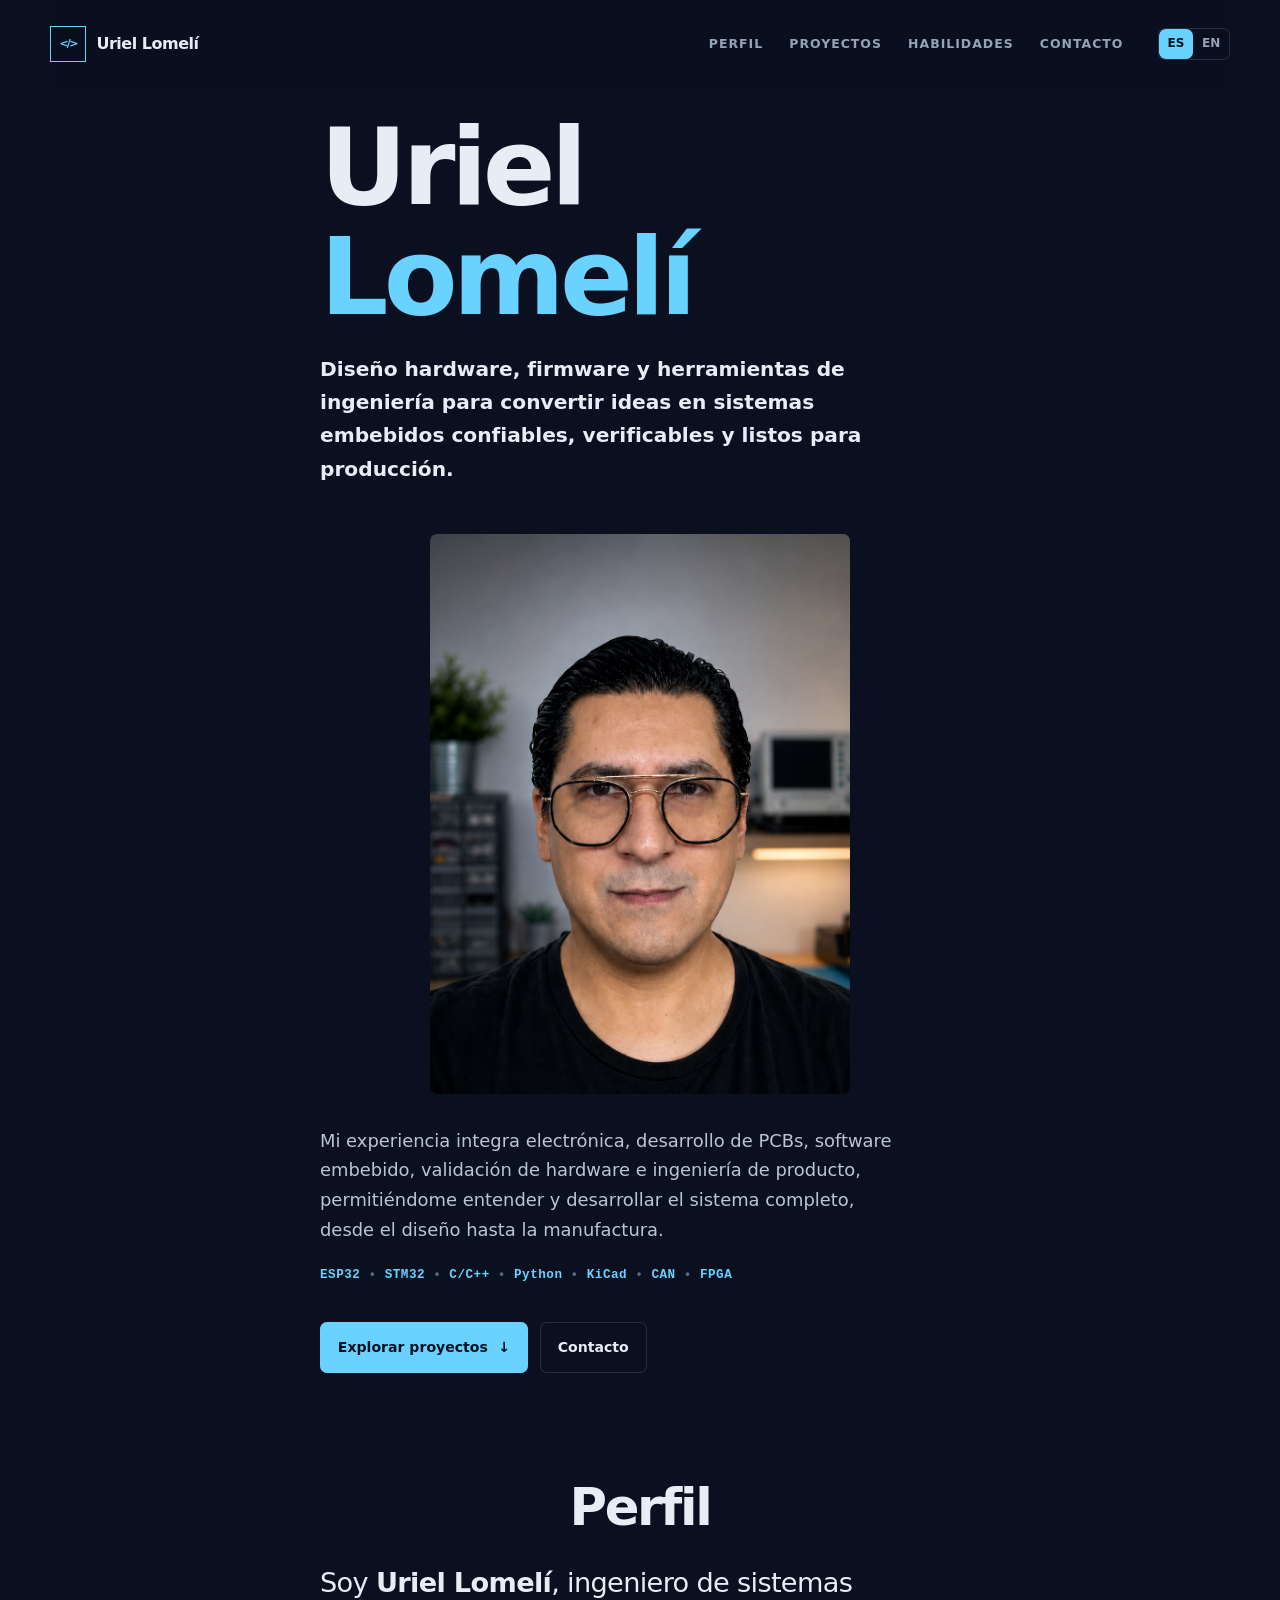
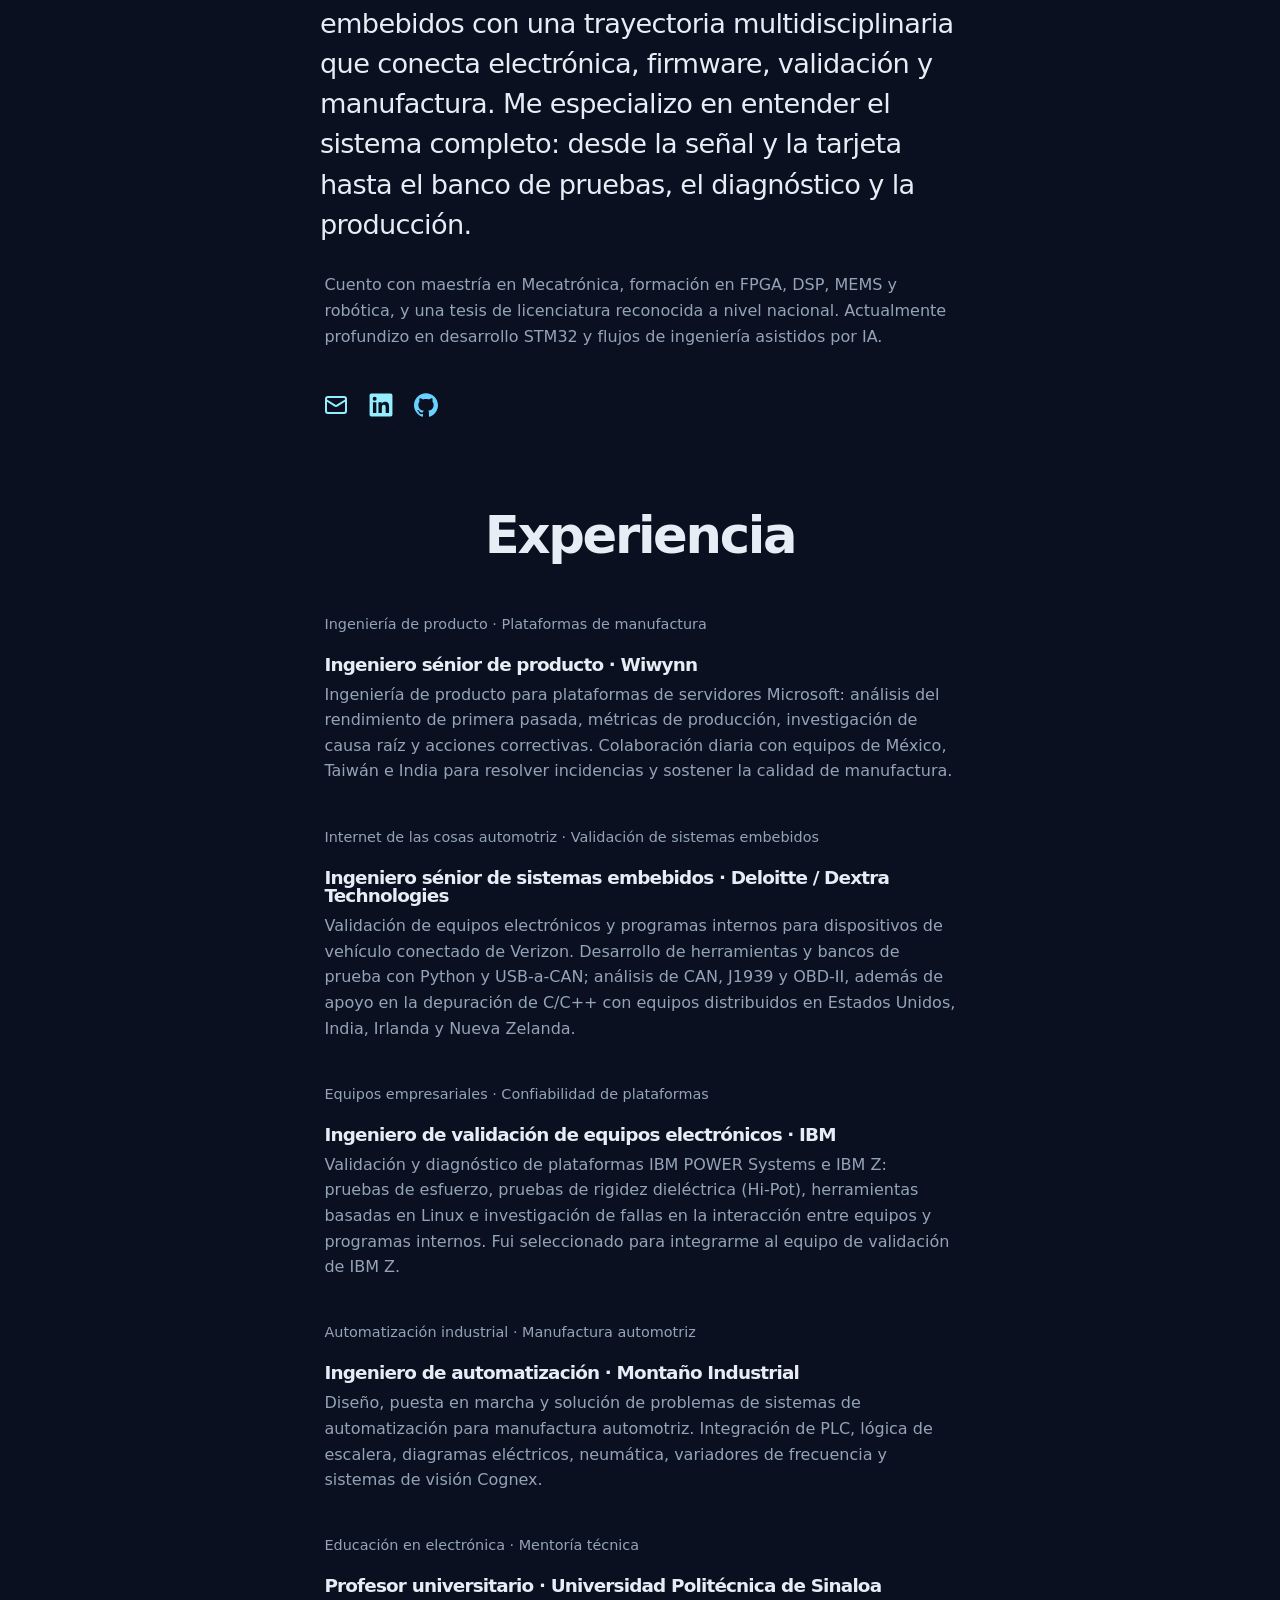
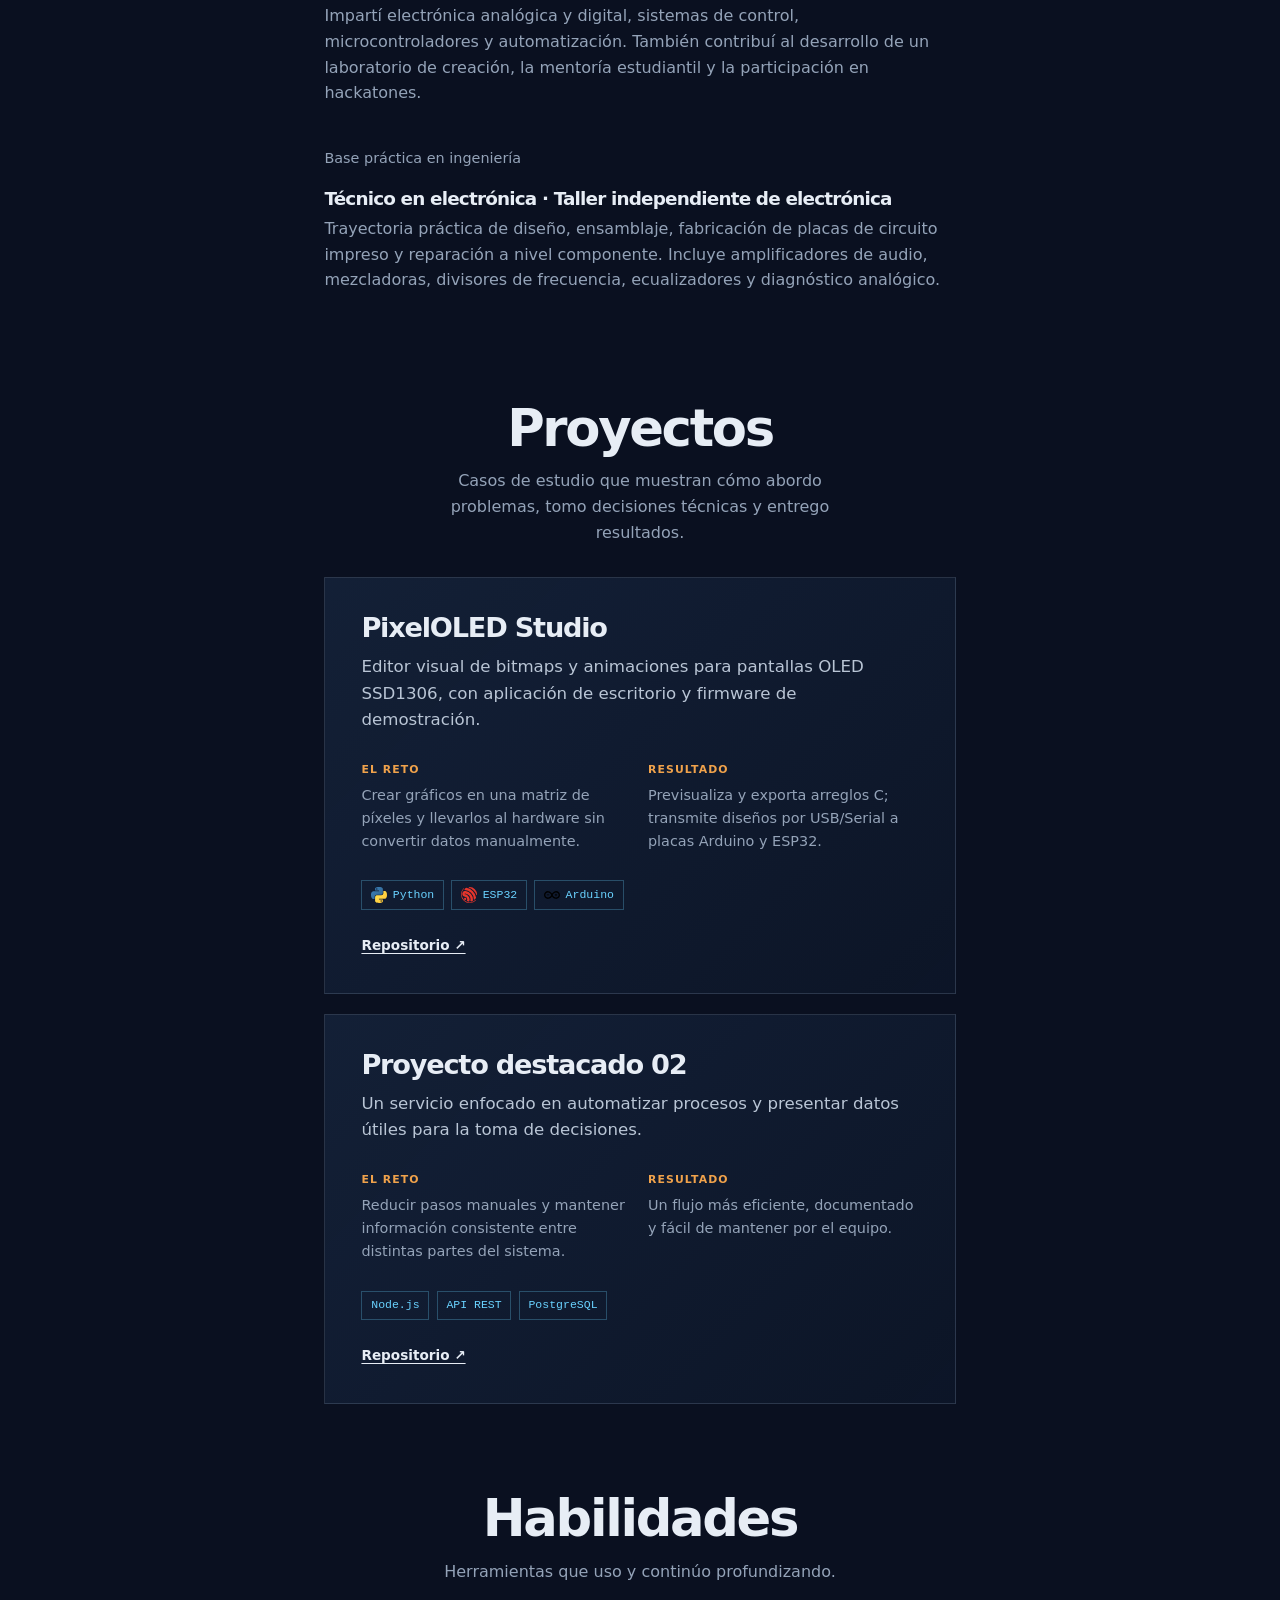
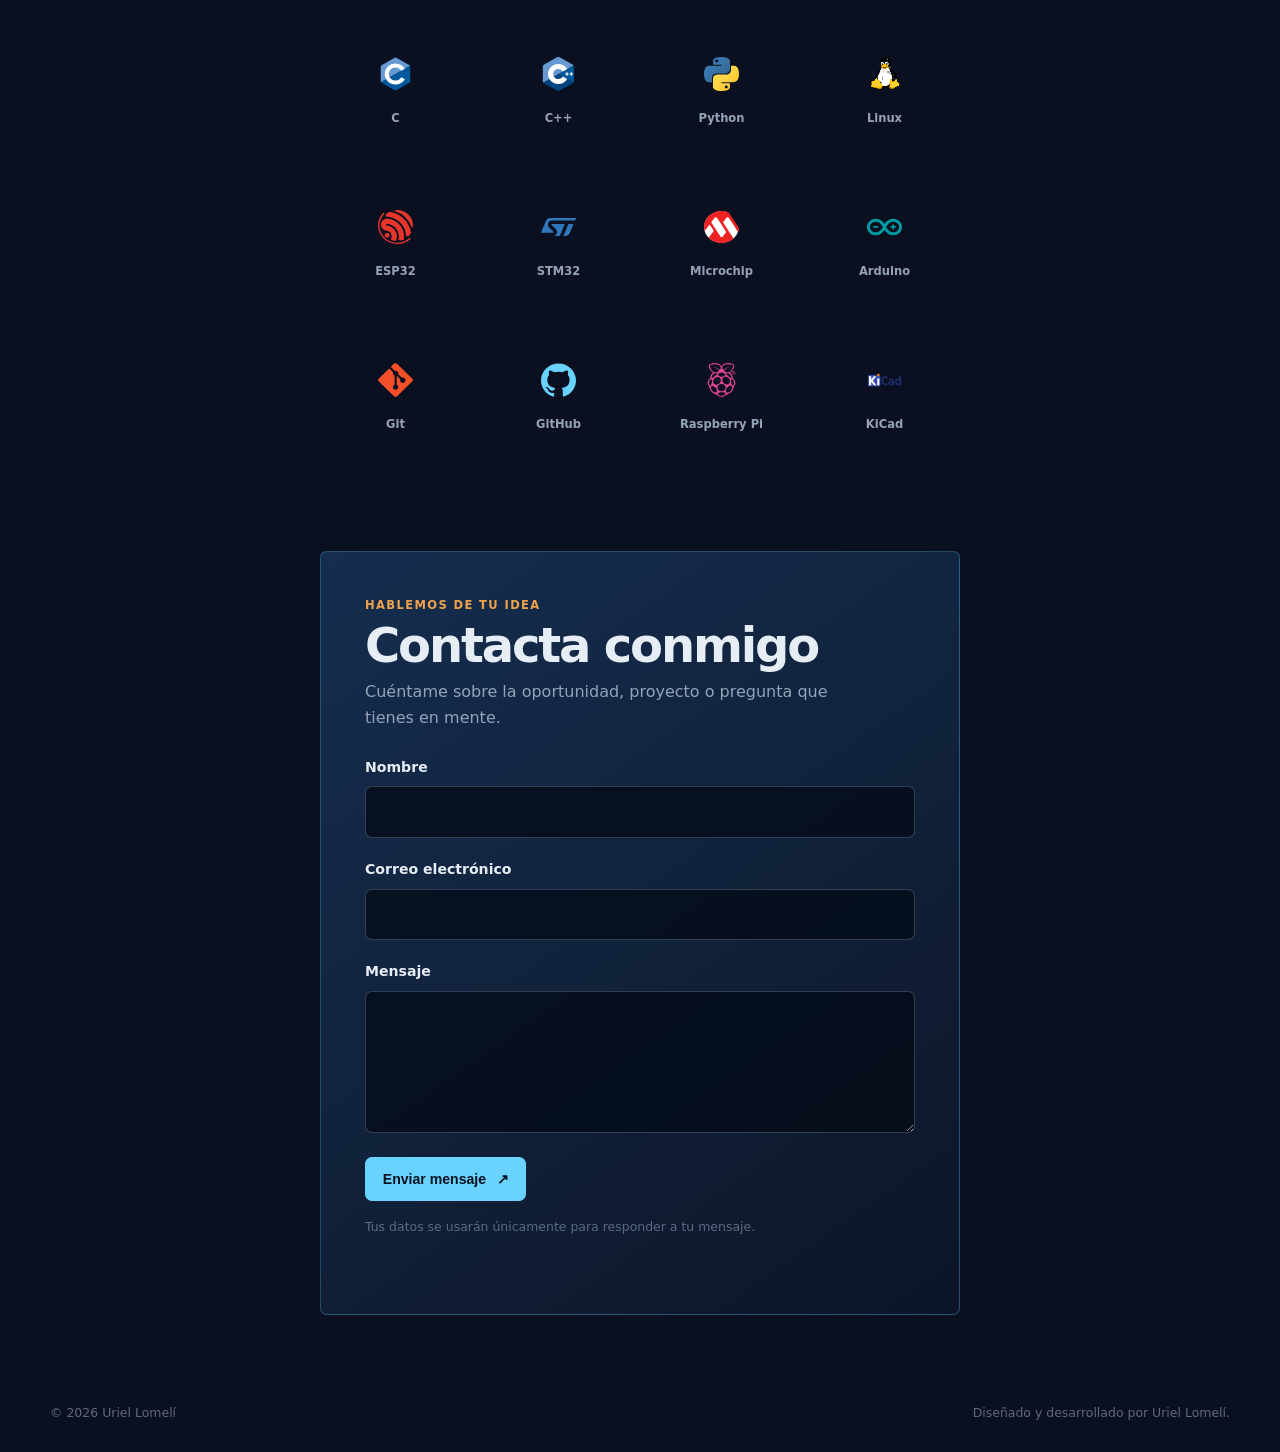
==== es/index.html @ 4ff5f8cf "Add PixelOLED Studio project" ====
<!doctype html>
<html lang="es">
  <head>
    <meta charset="utf-8" />
    <meta name="viewport" content="width=device-width, initial-scale=1" />
    <meta name="description" content="Portafolio de Uriel Lomelí: sistemas embebidos, electrónica, validación y automatización industrial." />
    <meta name="theme-color" content="#101828" />
    <link rel="canonical" href="https://uriel-l.github.io/Uriel-portfolio/es/" />
    <link rel="alternate" hreflang="en" href="../en/" />
    <link rel="alternate" hreflang="es" href="./" />
    <meta property="og:type" content="website" />
    <meta property="og:title" content="Uriel Lomelí | Ingeniero de sistemas embebidos" />
    <meta property="og:description" content="Experiencia, proyectos y habilidades en sistemas embebidos, electrónica y automatización." />
    <title>Uriel Lomelí | Ingeniero de sistemas embebidos</title>
    <link rel="stylesheet" href="../assets/styles.css" />
    <link rel="stylesheet" href="../assets/refinements.css?v=12" />
  </head>
  <body id="top" data-locale="es">
    <a class="skip-link" href="#main">Saltar al contenido</a>
    <header class="site-header">
      <a class="brand" href="#top" aria-label="Volver al inicio"><span class="brand-mark">&lt;/&gt;</span><span data-site-name></span></a>
      <div class="header-actions">
        <nav class="main-nav" aria-label="Navegación principal"><a href="#about">Perfil</a><a href="#projects">Proyectos</a><a href="#skills">Habilidades</a><a href="#contact">Contacto</a></nav>
        <nav class="language-switcher" aria-label="Idioma"><a aria-current="page" href="./">ES</a><a href="../en/">EN</a></nav>
      </div>
    </header>
    <main id="main">
      <section class="hero" aria-labelledby="hero-title"><div class="hero-copy hero-copy--intro"><h1 id="hero-title">Uriel <em>Lomelí</em></h1><p class="hero-description hero-description--lead">Diseño hardware, firmware y herramientas de ingeniería para convertir ideas en sistemas embebidos confiables, verificables y listos para producción.</p></div><figure class="hero-portrait"><img src="../assets/uriel-profile.png" alt="Retrato de Uriel Lomelí" /></figure><div class="hero-copy hero-copy--details"><p class="hero-description hero-description--detail">Mi experiencia integra electrónica, desarrollo de PCBs, software embebido, validación de hardware e ingeniería de producto, permitiéndome entender y desarrollar el sistema completo, desde el diseño hasta la manufactura.</p><p class="hero-technologies">ESP32 <span aria-hidden="true">•</span> STM32 <span aria-hidden="true">•</span> C/C++ <span aria-hidden="true">•</span> Python <span aria-hidden="true">•</span> KiCad <span aria-hidden="true">•</span> CAN <span aria-hidden="true">•</span> FPGA</p><div class="hero-actions"><a class="button button-primary" href="#projects">Explorar proyectos <span aria-hidden="true">↓</span></a><a class="button button-secondary" href="#contact">Contacto</a></div></div></section>
      <div class="content-wrap">
        <section id="about" class="section"><div class="section-heading"><h2>Perfil</h2></div><div class="section-content"><p class="about-copy">Soy <strong>Uriel Lomelí</strong>, ingeniero de sistemas embebidos con una trayectoria multidisciplinaria que conecta electrónica, firmware, validación y manufactura. Me especializo en entender el sistema completo: desde la señal y la tarjeta hasta el banco de pruebas, el diagnóstico y la producción.</p><p class="about-detail">Cuento con maestría en Mecatrónica, formación en FPGA, DSP, MEMS y robótica, y una tesis de licenciatura reconocida a nivel nacional. Actualmente profundizo en desarrollo STM32 y flujos de ingeniería asistidos por IA.</p><div class="social-links" data-social-links aria-label="Encuéntrame en"></div></div></section>
        <section id="experience" class="section"><div class="section-heading"><h2>Experiencia</h2></div><div class="section-content" data-experience></div></section>
        <section id="projects" class="section"><div class="section-heading"><h2>Proyectos</h2><p class="section-intro">Casos de estudio que muestran cómo abordo problemas, tomo decisiones técnicas y entrego resultados.</p></div><div class="section-content"><div class="projects-grid" data-projects></div></div></section>
        <section id="skills" class="section"><div class="section-heading"><h2>Habilidades</h2><p class="section-intro">Herramientas que uso y continúo profundizando.</p></div><div class="section-content"><div class="skills-grid" data-skills></div></div></section>
        <section id="contact" class="section contact-section"><div class="section-content"><form class="contact-form" data-contact-form action="https://formspree.io/f/mkodlzvb" method="POST"><div class="contact-form-heading"><p class="form-eyebrow">Hablemos de tu idea</p><h3>Contacta conmigo</h3><p>Cuéntame sobre la oportunidad, proyecto o pregunta que tienes en mente.</p></div><input class="form-honeypot" type="text" name="_gotcha" tabindex="-1" autocomplete="off" aria-hidden="true" /><label for="name">Nombre<input id="name" name="name" type="text" autocomplete="name" required /></label><label for="email">Correo electrónico<input id="email" name="email" type="email" autocomplete="email" required /></label><label for="message">Mensaje<textarea id="message" name="message" rows="5" required></textarea></label><div class="form-actions"><button class="button button-primary" type="submit" data-form-submit>Enviar mensaje <span aria-hidden="true">↗</span></button><p>Tus datos se usarán únicamente para responder a tu mensaje.</p></div><p class="form-status" data-form-status aria-live="polite"></p></form></div></section>
      </div>
    </main>
    <footer class="site-footer"><p>© <span data-year></span> <span data-site-name></span></p><p>Diseñado y desarrollado por <span data-site-name></span>.</p></footer>
    <dialog class="contact-modal" data-contact-modal aria-labelledby="contact-modal-title"><div class="modal-content"><button class="modal-close" type="button" data-modal-close aria-label="Cerrar">×</button><p class="form-eyebrow">Mensaje enviado</p><h2 id="contact-modal-title">¡Gracias por escribirme!</h2><p>Tu mensaje fue enviado correctamente. Te responderé a la brevedad.</p><button class="button button-primary" type="button" data-modal-close>Entendido</button></div></dialog>
    <script src="../assets/data.js?v=17"></script>
    <script src="../assets/app.js?v=13"></script>
  </body>
</html>
---- assets/styles.css ----
:root{--ink:#e7edf5;--muted:#94a3b8;--faint:#5c6a80;--line:rgba(148,163,184,.2);--paper:#0a1020;--panel:#101a2e;--panel-soft:#0d1628;--accent:#69d2ff;--warm:#f0a24b;--max:1180px;font-family:Inter,ui-sans-serif,system-ui,-apple-system,BlinkMacSystemFont,"Segoe UI",sans-serif;color:var(--ink);background:var(--paper)}*{box-sizing:border-box}html{scroll-behavior:smooth}body{margin:0;line-height:1.6;background:radial-gradient(circle at 80% 12%,#162747 0,transparent 26rem),var(--paper)}body:before{content:"";position:fixed;inset:0;z-index:-1;pointer-events:none;background-image:linear-gradient(rgba(148,163,184,.035) 1px,transparent 1px),linear-gradient(90deg,rgba(148,163,184,.035) 1px,transparent 1px);background-size:32px 32px}a{color:inherit;text-underline-offset:.2em}a:hover{color:var(--accent)}h1,h2,h3,p{margin-top:0}h1,h2,h3{letter-spacing:-.045em;line-height:1.02}.skip-link{position:absolute;top:-5rem;left:1rem;padding:.75rem 1rem;background:var(--accent);color:#07111f;z-index:5}.skip-link:focus{top:1rem}.site-header,.site-footer,.hero,.content-wrap{width:min(calc(100% - 3rem),var(--max));margin-inline:auto}.site-header{min-height:5.5rem;display:flex;align-items:center;justify-content:space-between;gap:1rem;border-bottom:1px solid var(--line)}.brand{display:inline-flex;align-items:center;gap:.65rem;text-decoration:none;font-weight:800;letter-spacing:-.03em}.brand-mark{display:grid;place-items:center;width:2.25rem;height:2.25rem;border:1px solid var(--accent);color:var(--accent);font-size:.69rem;letter-spacing:-.16em}.header-actions,.main-nav,.language-switcher{display:flex;align-items:center}.header-actions{gap:1.5rem}.main-nav{gap:1.25rem}.main-nav a{color:var(--muted);font-size:.78rem;font-weight:700;letter-spacing:.08em;text-decoration:none;text-transform:uppercase}.language-switcher{border:1px solid var(--line)}.language-switcher a{padding:.35rem .55rem;font-size:.75rem;font-weight:800;text-decoration:none;color:var(--muted)}.language-switcher a[aria-current="page"]{background:var(--accent);color:#07111f}.hero{position:relative;min-height:660px;display:grid;grid-template-columns:minmax(0,1.15fr) minmax(260px,.55fr) 110px;align-items:center;gap:2.5rem;padding-block:5.5rem;border-bottom:1px solid var(--line)}.hero-copy{position:relative;z-index:1}.eyebrow,.section-kicker{color:var(--accent);font-size:.72rem;letter-spacing:.13em;font-weight:800;text-transform:uppercase}.eyebrow{display:flex;align-items:center;gap:.55rem;margin-bottom:2.6rem}.eyebrow span{width:.5rem;height:.5rem;background:#70e7b5;border-radius:50%;box-shadow:0 0 0 5px rgba(112,231,181,.11)}.hero-label{margin-bottom:.55rem;color:var(--muted);font-family:ui-monospace,SFMono-Regular,Menlo,monospace;font-size:.82rem}.hero h1{max-width:700px;margin-bottom:1.35rem;font-size:clamp(4.2rem,8.4vw,7.4rem)}em{color:var(--accent);font-style:normal}.hero-description{max-width:590px;color:#b9c5d5;font-size:clamp(1.06rem,2vw,1.26rem);line-height:1.65}.hero-actions{display:flex;flex-wrap:wrap;gap:.75rem;margin-top:2.2rem}.button{display:inline-flex;align-items:center;gap:.65rem;padding:.82rem 1.05rem;font-size:.88rem;font-weight:800;text-decoration:none}.button-primary{background:var(--accent);color:#07111f;border:1px solid var(--accent)}.button-primary:hover{background:#a4e6ff;border-color:#a4e6ff;color:#07111f}.button-secondary{border:1px solid var(--line);color:var(--ink)}.hero-portrait{position:relative;margin:0;align-self:end;line-height:0}.hero-portrait:before{content:"";position:absolute;inset:-14px 14px 14px -14px;border:1px solid var(--warm);z-index:-1}.hero-portrait img{display:block;width:100%;aspect-ratio:3/4;object-fit:cover;filter:saturate(.82) contrast(1.04)}.hero-portrait figcaption{position:absolute;right:-6.7rem;bottom:0;transform:rotate(-90deg);transform-origin:right bottom;color:var(--faint);font-family:ui-monospace,SFMono-Regular,Menlo,monospace;font-size:.59rem;letter-spacing:.11em;line-height:1;white-space:nowrap}.hero-note{align-self:end;display:grid;gap:2rem;padding-bottom:.1rem;color:var(--faint);font-family:ui-monospace,SFMono-Regular,Menlo,monospace;font-size:.68rem;letter-spacing:.08em;text-transform:uppercase}.hero-note p{color:var(--ink);font-family:inherit;font-weight:700;margin:0}.section{display:grid;grid-template-columns:minmax(200px,.6fr) minmax(0,1.4fr);gap:3rem;padding-block:7rem;border-bottom:1px solid var(--line)}.section-heading h2{margin-bottom:.9rem;font-size:clamp(2.4rem,4vw,3.7rem)}.section-intro{color:var(--muted);max-width:420px}.about-copy{max-width:680px;font-size:clamp(1.35rem,2.35vw,1.7rem);line-height:1.48;letter-spacing:-.025em}.about-detail{max-width:590px;margin-top:1.4rem;color:var(--muted)}.social-links{display:flex;flex-wrap:wrap;gap:1rem;margin-top:2.5rem}.social-links a,.project-links a{font-size:.85rem;font-weight:800}.placeholder-note{padding:1rem 1.2rem;color:var(--muted);border-left:3px solid var(--accent);background:rgba(15,26,46,.72)}.experience-list{padding:0;margin:0;list-style:none}.experience-list li{display:grid;grid-template-columns:145px 1fr;gap:1rem;padding-block:1.3rem;border-top:1px solid var(--line)}.experience-list li:last-child{border-bottom:1px solid var(--line)}.experience-period{color:var(--muted);font-size:.9rem}.experience-list h3{margin-bottom:.45rem;font-size:1.15rem}.experience-list p:last-child{color:var(--muted);margin-bottom:0}.projects-grid{display:grid;gap:1.25rem}.project-card{background:linear-gradient(135deg,rgba(20,33,57,.9),rgba(13,22,40,.86));border:1px solid var(--line);transition:transform .18s ease,border-color .18s ease}.project-card:hover{transform:translateY(-4px);border-color:rgba(105,210,255,.6)}.project-content{padding:clamp(1.5rem,3vw,2.25rem)}.project-card h3{margin-bottom:.75rem;font-size:1.7rem}.project-summary{color:#b9c5d5;font-size:1.04rem}.project-details{display:grid;grid-template-columns:repeat(2,1fr);gap:1rem;margin:1.7rem 0}.project-details dt{margin-bottom:.35rem;font-size:.68rem;font-weight:800;color:var(--warm);letter-spacing:.1em;text-transform:uppercase}.project-details dd{margin:0;font-size:.9rem;color:var(--muted)}.tag-list{display:flex;flex-wrap:wrap;gap:.45rem;padding:0;margin:0;list-style:none}.tag-list li{padding:.28rem .55rem;border:1px solid rgba(105,210,255,.28);color:var(--accent);font-family:ui-monospace,SFMono-Regular,Menlo,monospace;font-size:.72rem}.project-links{display:flex;gap:1.2rem;margin:1.6rem 0 0}.skills-grid{display:grid;grid-template-columns:repeat(3,1fr);border-top:1px solid var(--line)}.skill-group{padding:1.15rem;border-right:1px solid var(--line)}.skill-group:first-child{padding-left:0}.skill-group:last-child{border-right:0}.skill-group h3{margin-bottom:.8rem;color:var(--warm);font-size:1rem}.skill-group ul{display:grid;gap:.35rem;padding:0;margin:0;list-style:none;color:var(--muted);font-size:.9rem}.contact-panel{display:flex;align-items:center;justify-content:space-between;gap:2rem;padding:clamp(1.7rem,4vw,3.2rem);color:var(--ink);background:linear-gradient(135deg,#18355a,#102645);border:1px solid rgba(105,210,255,.25)}.contact-panel p{max-width:450px;margin:0;font-size:1.35rem;letter-spacing:-.025em}.contact-panel .button-primary{background:var(--warm);border-color:var(--warm)}.site-footer{display:flex;justify-content:space-between;gap:1rem;padding-block:1.8rem;color:var(--faint);font-size:.78rem}.site-footer p{margin:0}@media(max-width:850px){.hero{grid-template-columns:minmax(0,1fr) minmax(210px,.55fr);gap:1.5rem}.hero-note{display:none}}@media(max-width:720px){.site-header{padding-block:1rem;align-items:flex-start}.main-nav{display:none}.header-actions{gap:.5rem}.hero{min-height:auto;grid-template-columns:1fr;padding-block:4.5rem 3rem}.hero-portrait{width:min(75%,330px);margin:1.5rem 0 0 auto}.hero-portrait figcaption{right:-5.7rem}.section{grid-template-columns:1fr;gap:.7rem;padding-block:4.7rem}.project-details{grid-template-columns:1fr}.skills-grid{grid-template-columns:1fr}.skill-group,.skill-group:first-child{padding:1.1rem 0;border-right:0;border-bottom:1px solid var(--line)}.skill-group:last-child{border-bottom:0}.contact-panel{flex-direction:column;align-items:flex-start}.site-footer{flex-direction:column}.experience-list li{grid-template-columns:1fr;gap:0}}@media(max-width:420px){.site-header,.site-footer,.hero,.content-wrap{width:min(calc(100% - 2rem),var(--max))}.brand>span:last-child{display:none}.hero h1{font-size:3.8rem}}
---- assets/refinements.css ----
/* First visual refinement: cleaner hero and interactive primary navigation. */
:root {
  --control-radius: .42rem;
}

body {
  background: var(--paper);
  overflow-x: clip;
}

html {
  overflow-x: clip;
}

.site-header,
.site-footer,
.hero,
.content-wrap {
  max-width: calc(100% - 3rem);
}

.hero-copy,
.hero h1 {
  min-width: 0;
}

.hero h1 {
  max-width: 100%;
  overflow-wrap: anywhere;
}

.site-header {
  position: sticky;
  top: 0;
  z-index: 10;
  background: rgba(10, 16, 32, .92);
  backdrop-filter: blur(12px);
}

.section {
  scroll-margin-top: 5.6rem;
}

.site-header,
.hero,
.section {
  border-bottom: 0;
}

.section {
  grid-template-columns: 1fr;
  gap: 1rem;
}

.content-wrap {
  width: min(calc(100% - 3rem), 760px);
}

.section {
  padding-block: 1.75rem 3.75rem;
}

.section-heading {
  text-align: center;
}

.section-intro {
  margin-inline: auto;
}

.section-content {
  width: min(100%, 640px);
  margin-inline: auto;
}

.about-copy,
.about-detail,
.experience-list,
.projects-grid {
  max-width: 62ch;
  margin-inline: auto;
}

.social-links {
  gap: .8rem;
}

.social-links .social-icon {
  position: relative;
  display: grid;
  place-items: center;
  width: 2rem;
  height: 2rem;
  transition: filter .18s ease, transform .18s ease;
}

.social-links .social-icon img {
  width: 1.5rem;
  height: 1.5rem;
  object-fit: contain;
}

.social-links .social-email img {
  filter: invert(82%) sepia(57%) saturate(464%) hue-rotate(161deg) brightness(101%) contrast(102%);
}

.social-links .social-linkedin img {
  filter: invert(82%) sepia(57%) saturate(464%) hue-rotate(161deg) brightness(101%) contrast(102%);
}

.social-links .social-icon::after {
  position: absolute;
  bottom: calc(100% + .55rem);
  left: 50%;
  padding: .32rem .5rem;
  border: 1px solid rgba(105, 210, 255, .35);
  border-radius: var(--control-radius);
  color: var(--ink);
  background: #101a2e;
  box-shadow: 0 .5rem 1.25rem rgba(0, 0, 0, .28);
  content: attr(data-tooltip);
  font-size: .7rem;
  font-weight: 800;
  opacity: 0;
  pointer-events: none;
  transform: translate(-50%, .3rem);
  transition: opacity .18s ease, transform .18s ease;
  white-space: nowrap;
}

.social-links .social-icon:hover,
.social-links .social-icon:focus-visible {
  filter: drop-shadow(0 0 7px rgba(105, 210, 255, .42));
  outline: none;
  transform: translateY(-3px);
}

.social-links .social-icon:hover::after,
.social-links .social-icon:focus-visible::after {
  opacity: 1;
  transform: translate(-50%, 0);
}

.experience-list li,
.experience-list li:last-child {
  grid-template-columns: 1fr;
  gap: .35rem;
  border: 0;
}

.skills-grid,
.skill-group,
.skill-group:first-child,
.skill-group:last-child {
  border: 0;
}

#skills .skills-grid {
  display: block;
  width: 100%;
}

#skills .skill-group {
  padding: 0;
}

.main-nav { gap: .35rem; }

.main-nav a {
  display: inline-flex;
  align-items: center;
  min-height: 2.25rem;
  padding: 0 .58rem;
  border: 1px solid transparent;
  border-radius: var(--control-radius);
  transition: color .18s ease, background-color .18s ease, border-color .18s ease, transform .18s ease;
}

.main-nav a:hover,
.main-nav a:focus-visible {
  border-color: rgba(105, 210, 255, .5);
  background: rgba(105, 210, 255, .09);
  color: var(--accent);
  outline: none;
  transform: translateY(-2px);
}

.language-switcher {
  border-radius: var(--control-radius);
  overflow: hidden;
}

.language-switcher a {
  border-radius: var(--control-radius);
}

.button,
button,
[role="button"] {
  border-radius: var(--control-radius);
}

.contact-form {
  display: grid;
  gap: 1.25rem;
  width: min(100%, 720px);
  max-width: 720px;
  padding: clamp(1.5rem, 4vw, 2.75rem);
  border: 1px solid rgba(105, 210, 255, .28);
  border-radius: var(--control-radius);
  background: linear-gradient(145deg, rgba(24, 53, 90, .82), rgba(13, 22, 40, .92));
}

.contact-section { display: block; }
.contact-section .section-content { display: flex; justify-content: center; }

.contact-form-heading { margin-bottom: .35rem; }
.form-eyebrow { margin-bottom: .45rem; color: var(--warm); font-size: .72rem; font-weight: 800; letter-spacing: .12em; text-transform: uppercase; }
.contact-form h3 { margin-bottom: .55rem; font-size: clamp(2rem, 4vw, 3rem); }
.contact-form-heading > p:last-child { max-width: 500px; margin-bottom: 0; color: var(--muted); }

.contact-form label {
  display: grid;
  gap: .5rem;
  color: var(--ink);
  font-size: .88rem;
  font-weight: 750;
}

.contact-form input,
.contact-form textarea {
  width: 100%;
  padding: .85rem .95rem;
  border: 1px solid rgba(148, 163, 184, .32);
  border-radius: var(--control-radius);
  outline: none;
  resize: vertical;
  background: rgba(5, 11, 23, .76);
  color: var(--ink);
  font: inherit;
  transition: border-color .18s ease, box-shadow .18s ease;
}

.contact-form input:focus,
.contact-form textarea:focus {
  border-color: var(--accent);
  box-shadow: 0 0 0 3px rgba(105, 210, 255, .13);
}

.form-actions { display: flex; align-items: center; flex-wrap: wrap; gap: 1rem; margin-top: .25rem; }
.form-actions p { margin: 0; color: var(--faint); font-size: .78rem; }

.form-status {
  min-height: 1.3rem;
  margin: -.5rem 0 0;
  color: var(--muted);
  font-size: .82rem;
}

.form-status[data-state="error"] { color: #ff9aa8; }

.form-honeypot {
  position: absolute;
  width: 1px;
  height: 1px;
  overflow: hidden;
  clip: rect(0 0 0 0);
  white-space: nowrap;
}

.contact-modal {
  width: min(calc(100% - 2rem), 520px);
  border: 1px solid rgba(105, 210, 255, .34);
  border-radius: calc(var(--control-radius) * 2);
  padding: 0;
  color: var(--ink);
  background: #101a2e;
  box-shadow: 0 24px 80px rgba(0, 0, 0, .55);
}

.contact-modal::backdrop { background: rgba(3, 7, 18, .78); backdrop-filter: blur(4px); }
.modal-content { position: relative; padding: clamp(1.8rem, 6vw, 3.2rem); }
.modal-content h2 { margin-bottom: .8rem; font-size: clamp(2rem, 5vw, 3.25rem); }
.modal-content > p:not(.form-eyebrow) { max-width: 410px; margin-bottom: 1.8rem; color: var(--muted); }
.modal-close { position: absolute; top: 1rem; right: 1rem; display: grid; place-items: center; width: 2rem; height: 2rem; padding: 0; border: 1px solid var(--line); color: var(--muted); background: transparent; font-size: 1.35rem; line-height: 1; cursor: pointer; }
.modal-close:hover,.modal-close:focus-visible { border-color: var(--accent); color: var(--accent); outline: none; }

.hero {
  grid-template-columns: minmax(0, 640px);
  justify-content: center;
  min-height: auto;
  gap: 2rem;
  padding-block: 1.5rem 4rem;
}

.hero-copy {
  width: 100%;
}

.hero-copy--intro h1 {
  margin-bottom: 1.35rem;
}

.hero-copy--details {
  padding-bottom: 1rem;
}

.hero-portrait figcaption,
.hero-note {
  display: none;
}

.hero-portrait img {
  border-radius: var(--control-radius);
}

.hero-portrait::before {
  display: none;
}

.hero-portrait img {
  object-position: center;
}

.hero-portrait {
  width: min(72%, 420px);
  justify-self: center;
}

.hero-description--lead {
  margin-bottom: 1rem;
  color: var(--ink);
  font-weight: 700;
}

.hero-description--detail {
  margin-bottom: 1.25rem;
  font-size: clamp(.98rem, 1.7vw, 1.12rem);
}

.hero-technologies {
  max-width: 590px;
  margin-bottom: 0;
  color: var(--accent);
  font-family: ui-monospace, SFMono-Regular, Menlo, monospace;
  font-size: .79rem;
  font-weight: 700;
  letter-spacing: .04em;
  line-height: 1.8;
}

.hero-technologies span {
  color: var(--faint);
}

.project-technology {
  display: inline-flex;
  align-items: center;
  gap: .35rem;
}

.project-technology img {
  width: 1rem;
  height: 1rem;
  object-fit: contain;
}

.skill-group ul {
  grid-template-columns: repeat(4, minmax(0, 1fr));
  gap: .75rem;
}

.skill-item {
  display: grid;
  place-items: center;
  align-content: center;
  gap: .65rem;
  min-height: 8.8rem;
  padding: .9rem .6rem;
  border: 0;
  background: transparent;
  text-align: center;
  transition: transform .18s ease, border-color .18s ease, background-color .18s ease, box-shadow .18s ease;
}

.skill-icon {
  display: grid;
  place-items: center;
  width: 3.35rem;
  height: 3.35rem;
  padding: 0;
  transition: transform .18s ease, filter .18s ease;
}

.skill-icon img {
  width: 2.15rem;
  height: 2.15rem;
  object-fit: contain;
}

.skill-icon img[src*="lucide-static"] {
  filter: invert(82%) sepia(57%) saturate(464%) hue-rotate(161deg) brightness(101%) contrast(102%);
}

.skill-icon--stm32 img {
  filter: brightness(0) saturate(100%) invert(42%) sepia(66%) saturate(589%) hue-rotate(166deg) brightness(87%) contrast(88%);
}

.skill-icon--arduino img {
  filter: brightness(0) saturate(100%) invert(43%) sepia(86%) saturate(701%) hue-rotate(140deg) brightness(89%) contrast(101%);
}

.skill-icon--raspberry-pi img,
.skill-icon--debian img {
  filter: brightness(0) saturate(100%) invert(34%) sepia(93%) saturate(1442%) hue-rotate(306deg) brightness(94%) contrast(87%);
}

.skill-icon--pic {
  overflow: visible;
}

.skill-icon--pic img {
  width: 2.15rem;
  height: 2.15rem;
  object-fit: contain;
}

.skill-name {
  color: var(--muted);
  font-size: .72rem;
  font-weight: 750;
  line-height: 1.3;
}

.skill-item:hover {
  transform: translateY(-4px);
}

.skill-item:hover .skill-icon {
  filter: drop-shadow(0 0 8px rgba(105, 210, 255, .38));
  transform: scale(1.08);
}

.skill-item:hover .skill-name { color: var(--ink); }

@media (max-width: 720px) {
  .hero { grid-template-columns: 1fr; }

  .hero-portrait { width: min(67.5%, 297px); margin-inline: auto; }

  .skill-group ul { grid-template-columns: repeat(2, minmax(0, 1fr)); }
}

@media (prefers-reduced-motion: reduce) {
  .main-nav a { transition: none; }
  .main-nav a:hover,
  .main-nav a:focus-visible { transform: none; }
  .skill-item,
  .skill-icon { transition: none; }
  .skill-item:hover,
  .skill-item:hover .skill-icon { transform: none; }
}
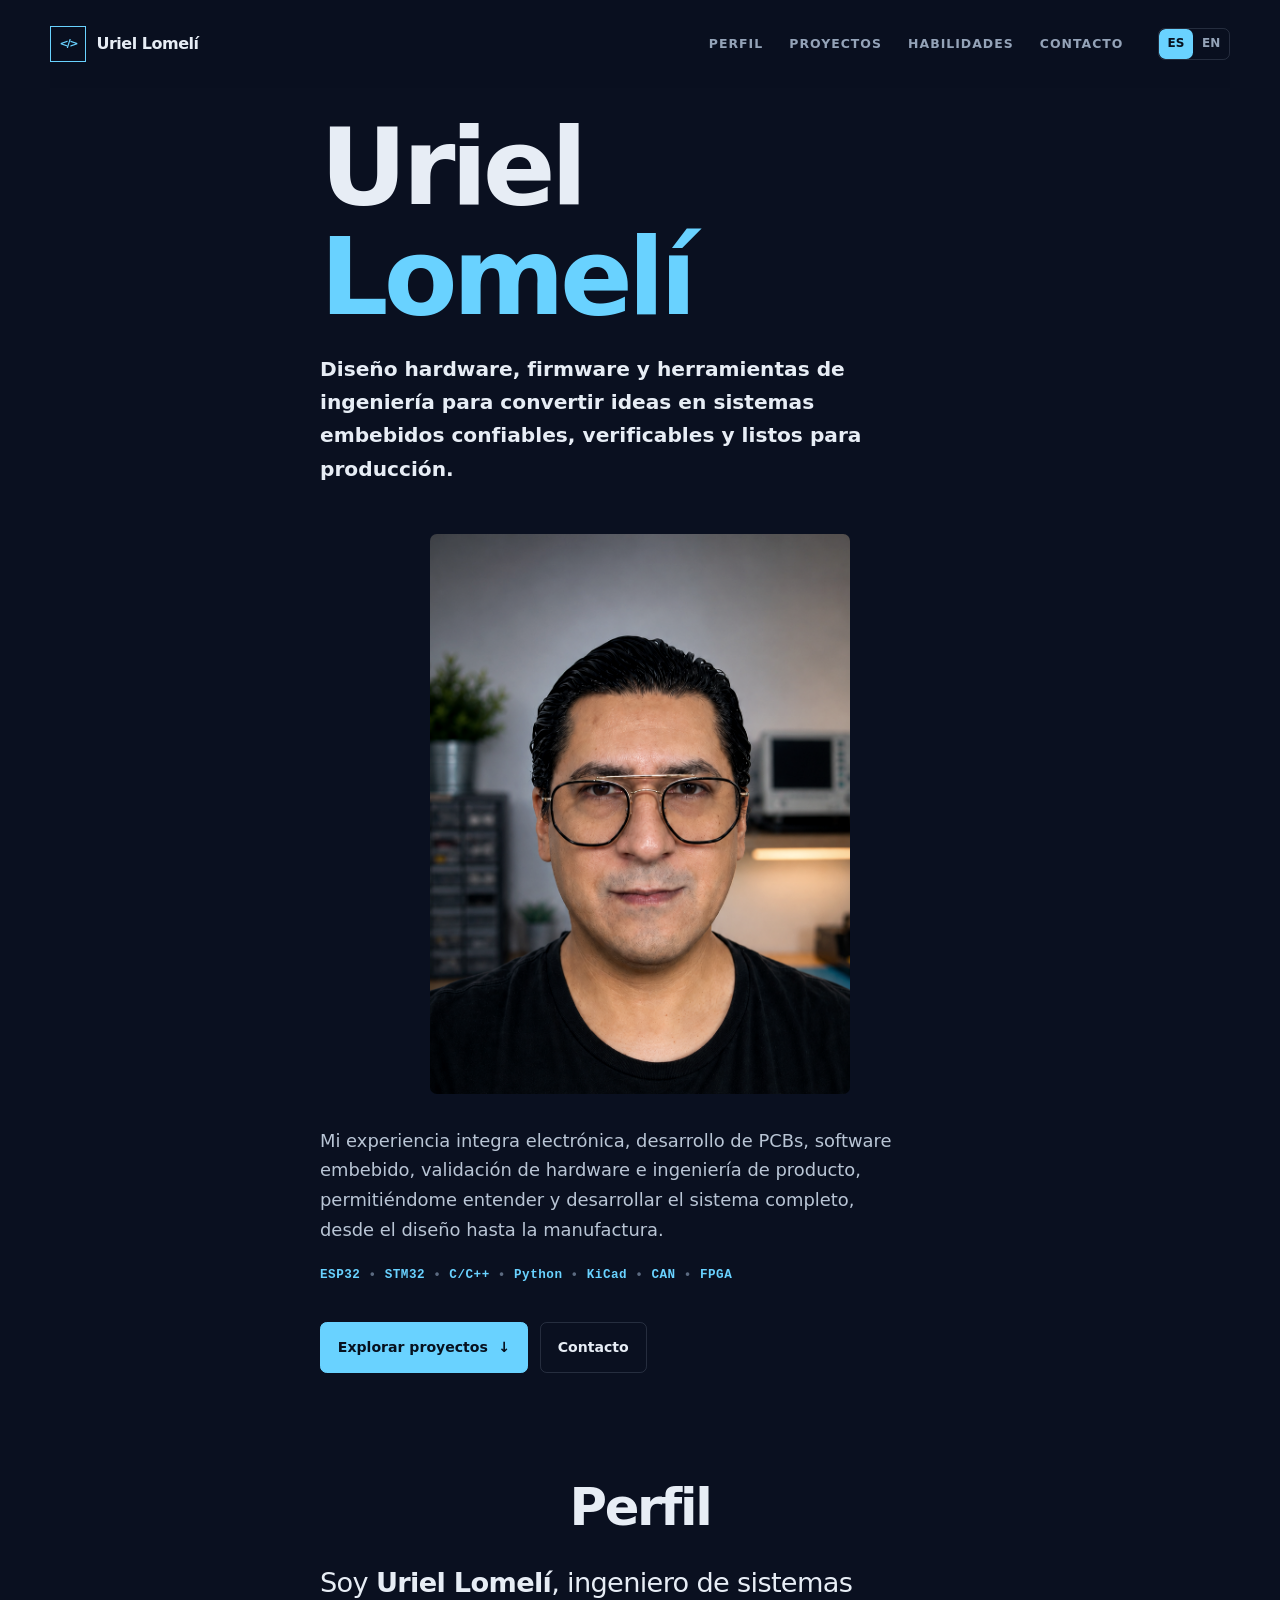
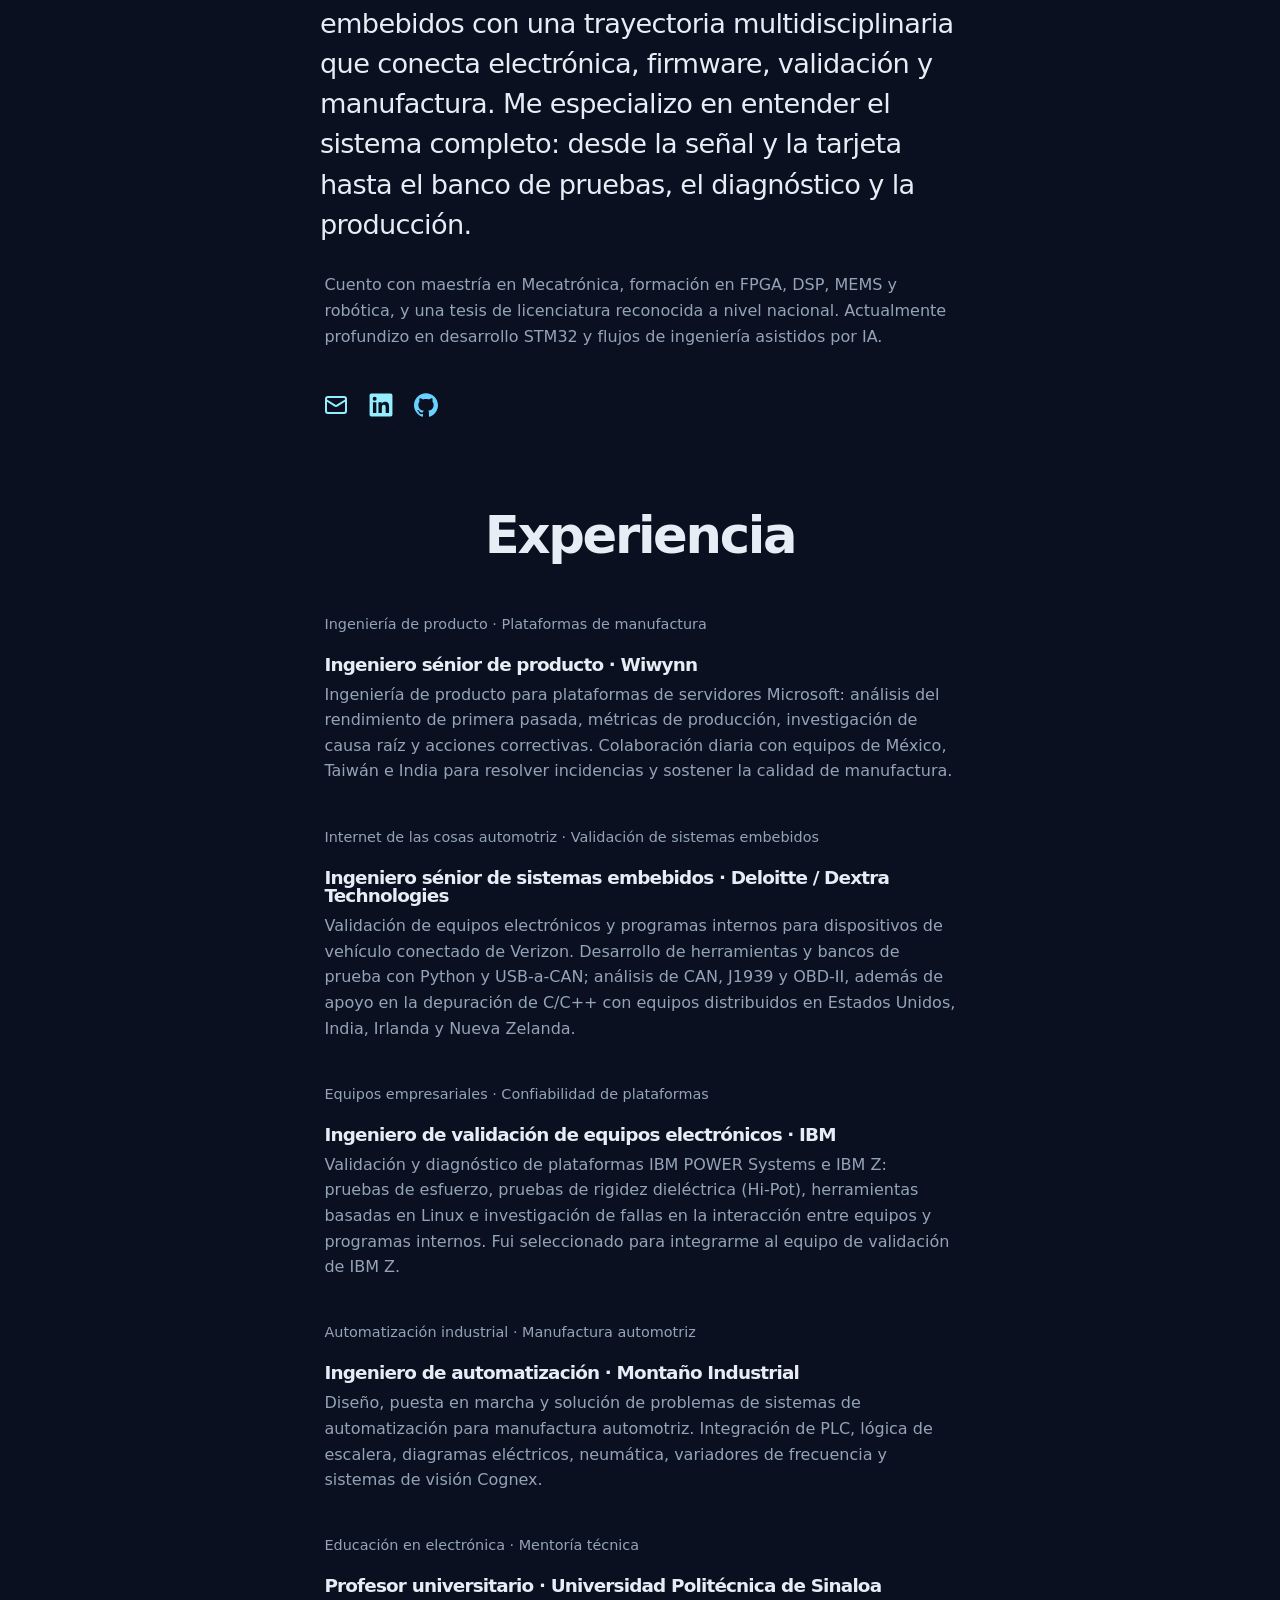
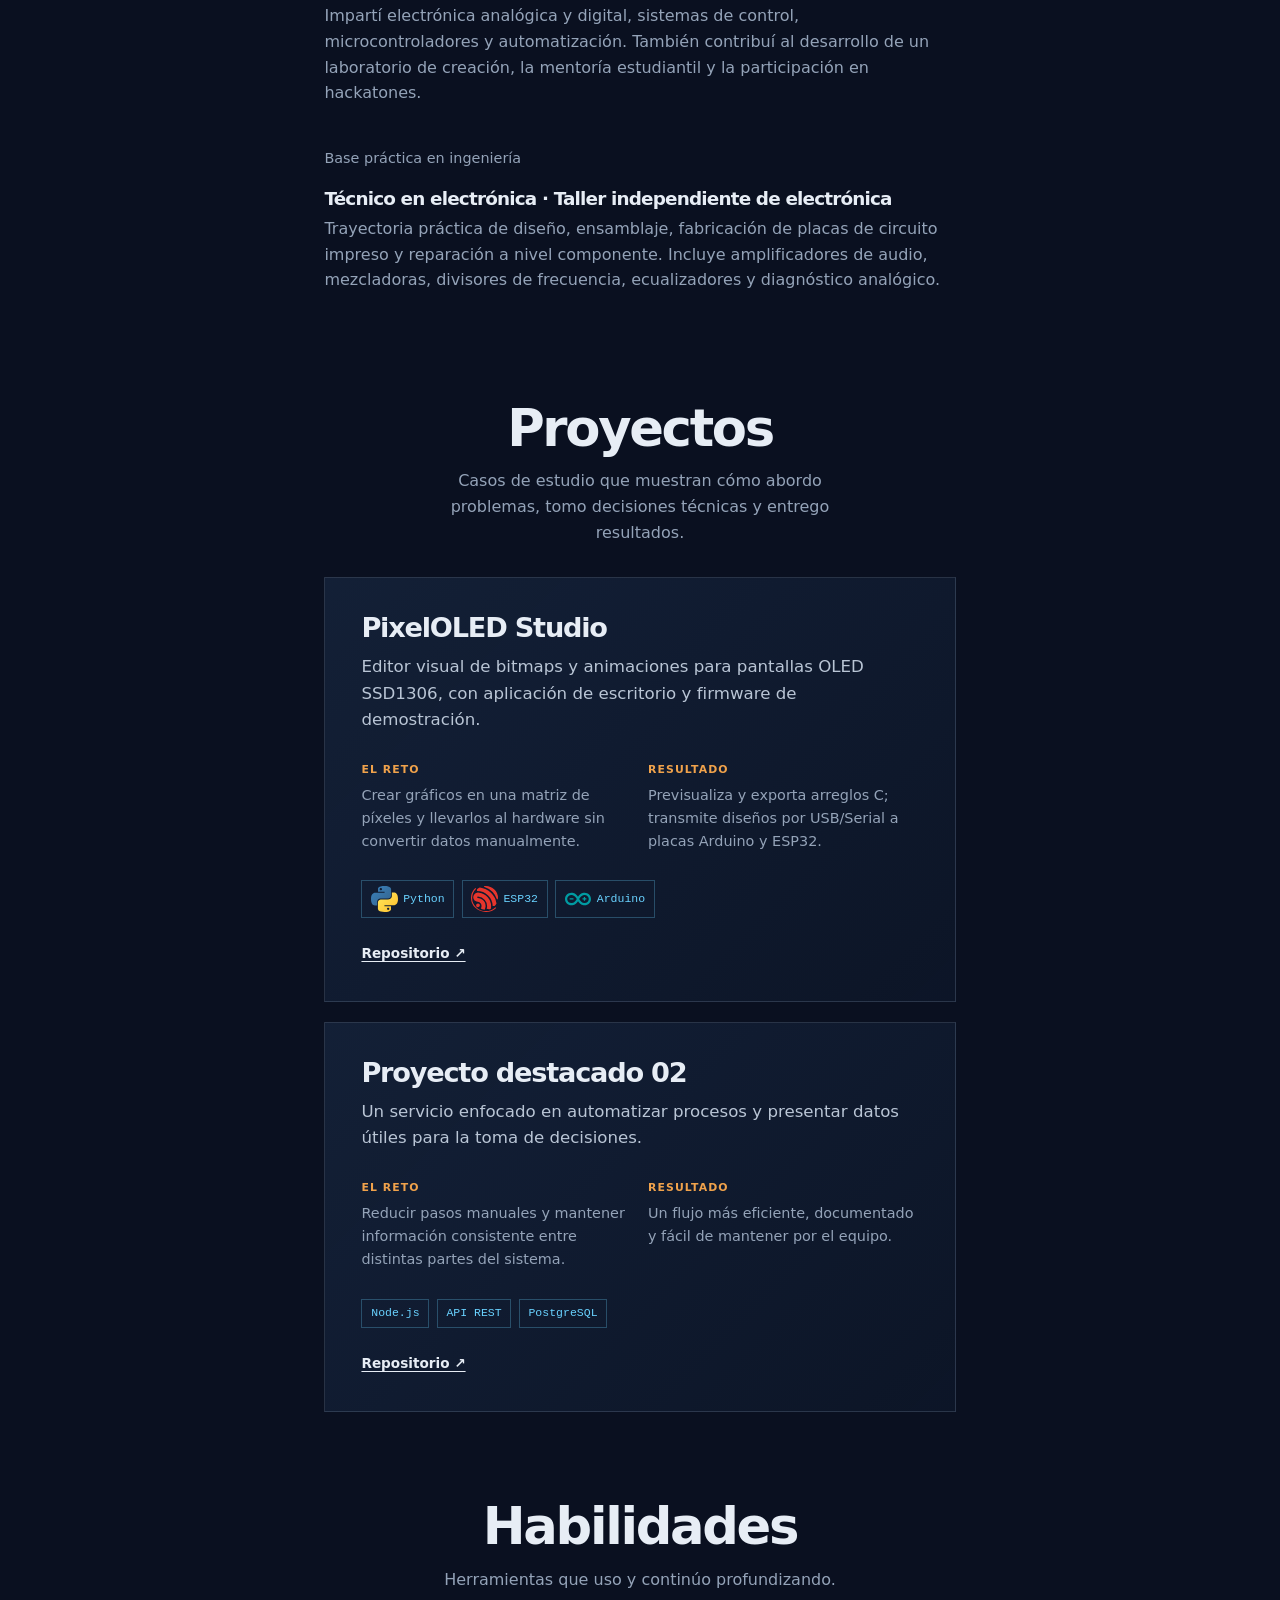
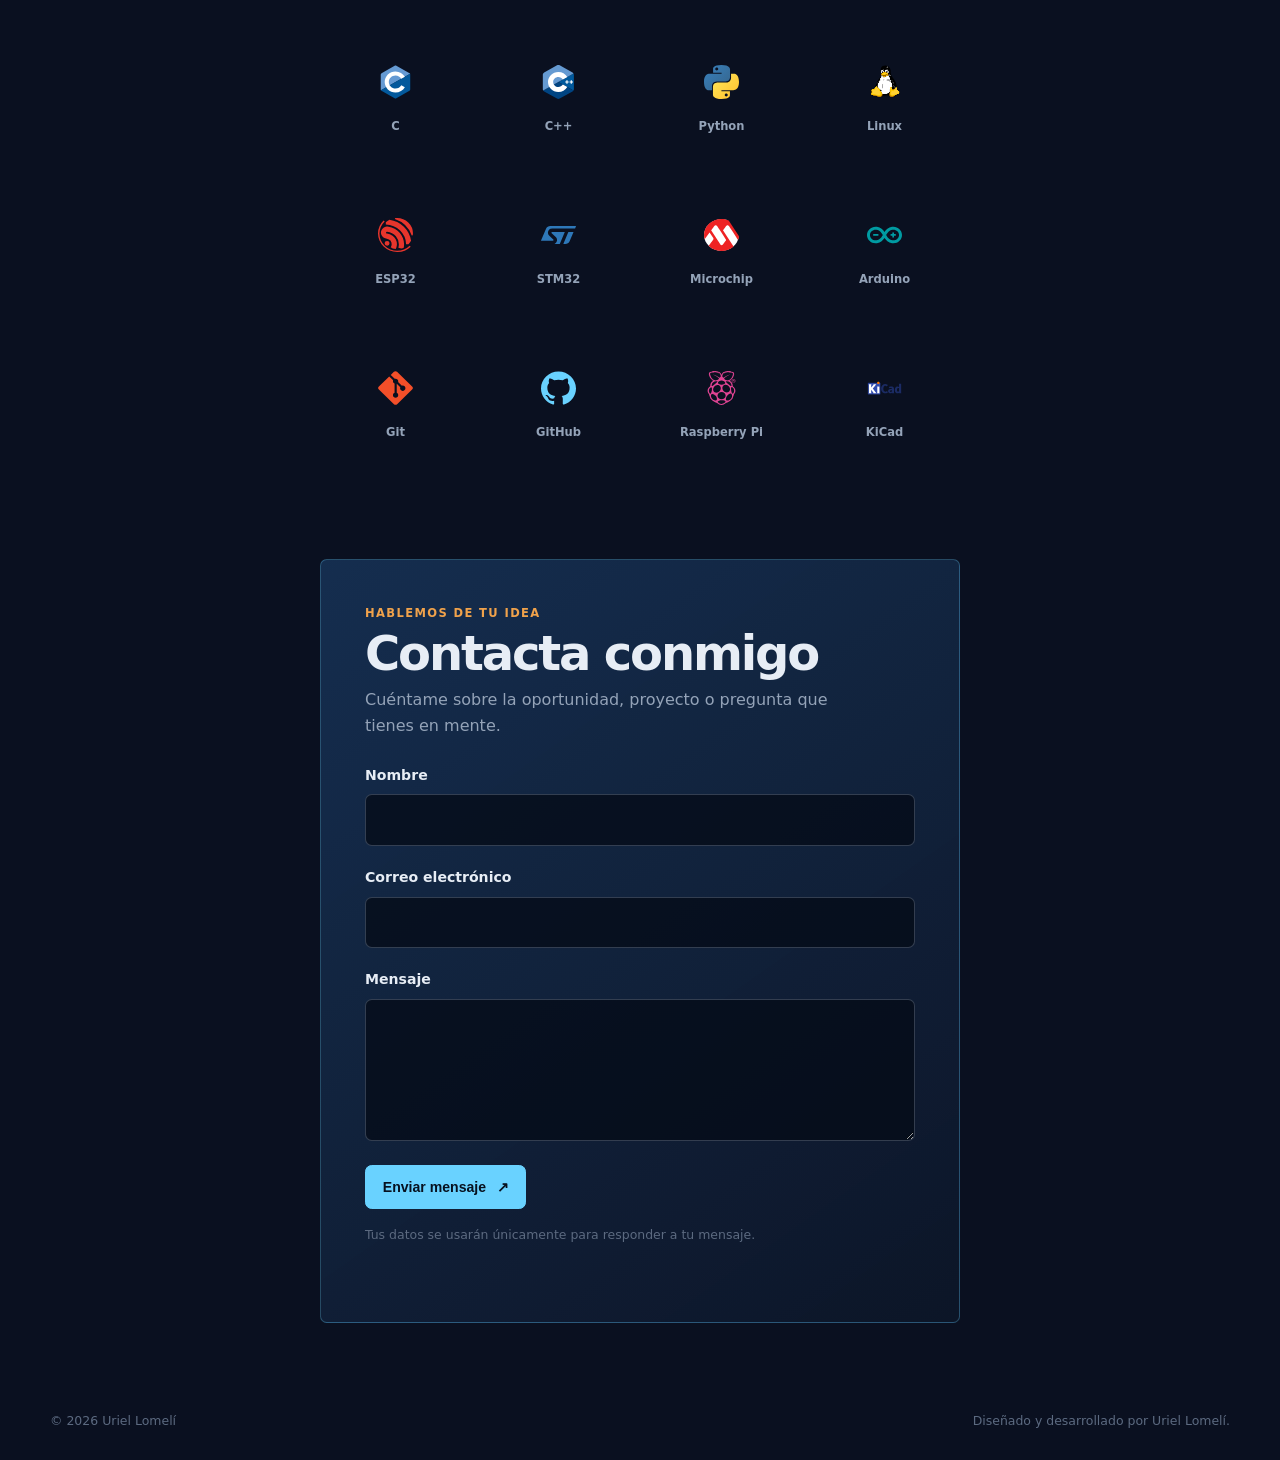
==== commit 11aa844e: "Fix PixelOLED project icons and English version" ====
--- a/es/index.html
+++ b/es/index.html
@@ -13,7 +13,7 @@
     <meta property="og:description" content="Experiencia, proyectos y habilidades en sistemas embebidos, electrónica y automatización." />
     <title>Uriel Lomelí | Ingeniero de sistemas embebidos</title>
     <link rel="stylesheet" href="../assets/styles.css" />
-    <link rel="stylesheet" href="../assets/refinements.css?v=12" />
+    <link rel="stylesheet" href="../assets/refinements.css?v=13" />
   </head>
   <body id="top" data-locale="es">
     <a class="skip-link" href="#main">Saltar al contenido</a>
@@ -36,7 +36,7 @@
     </main>
     <footer class="site-footer"><p>© <span data-year></span> <span data-site-name></span></p><p>Diseñado y desarrollado por <span data-site-name></span>.</p></footer>
     <dialog class="contact-modal" data-contact-modal aria-labelledby="contact-modal-title"><div class="modal-content"><button class="modal-close" type="button" data-modal-close aria-label="Cerrar">×</button><p class="form-eyebrow">Mensaje enviado</p><h2 id="contact-modal-title">¡Gracias por escribirme!</h2><p>Tu mensaje fue enviado correctamente. Te responderé a la brevedad.</p><button class="button button-primary" type="button" data-modal-close>Entendido</button></div></dialog>
-    <script src="../assets/data.js?v=17"></script>
-    <script src="../assets/app.js?v=13"></script>
+    <script src="../assets/data.js?v=18"></script>
+    <script src="../assets/app.js?v=14"></script>
   </body>
 </html>
--- a/assets/refinements.css
+++ b/assets/refinements.css
@@ -359,10 +359,21 @@
   gap: .35rem;
 }
 
-.project-technology img {
-  width: 1rem;
-  height: 1rem;
+.project-technology-icon {
+  display: grid;
+  place-items: center;
+  width: 1.65rem;
+  height: 1.65rem;
+}
+
+.project-technology-icon img {
+  width: 1.65rem;
+  height: 1.65rem;
   object-fit: contain;
+}
+
+.project-technology-icon.skill-icon--arduino img {
+  filter: brightness(0) saturate(100%) invert(43%) sepia(86%) saturate(701%) hue-rotate(140deg) brightness(89%) contrast(101%);
 }
 
 .skill-group ul {
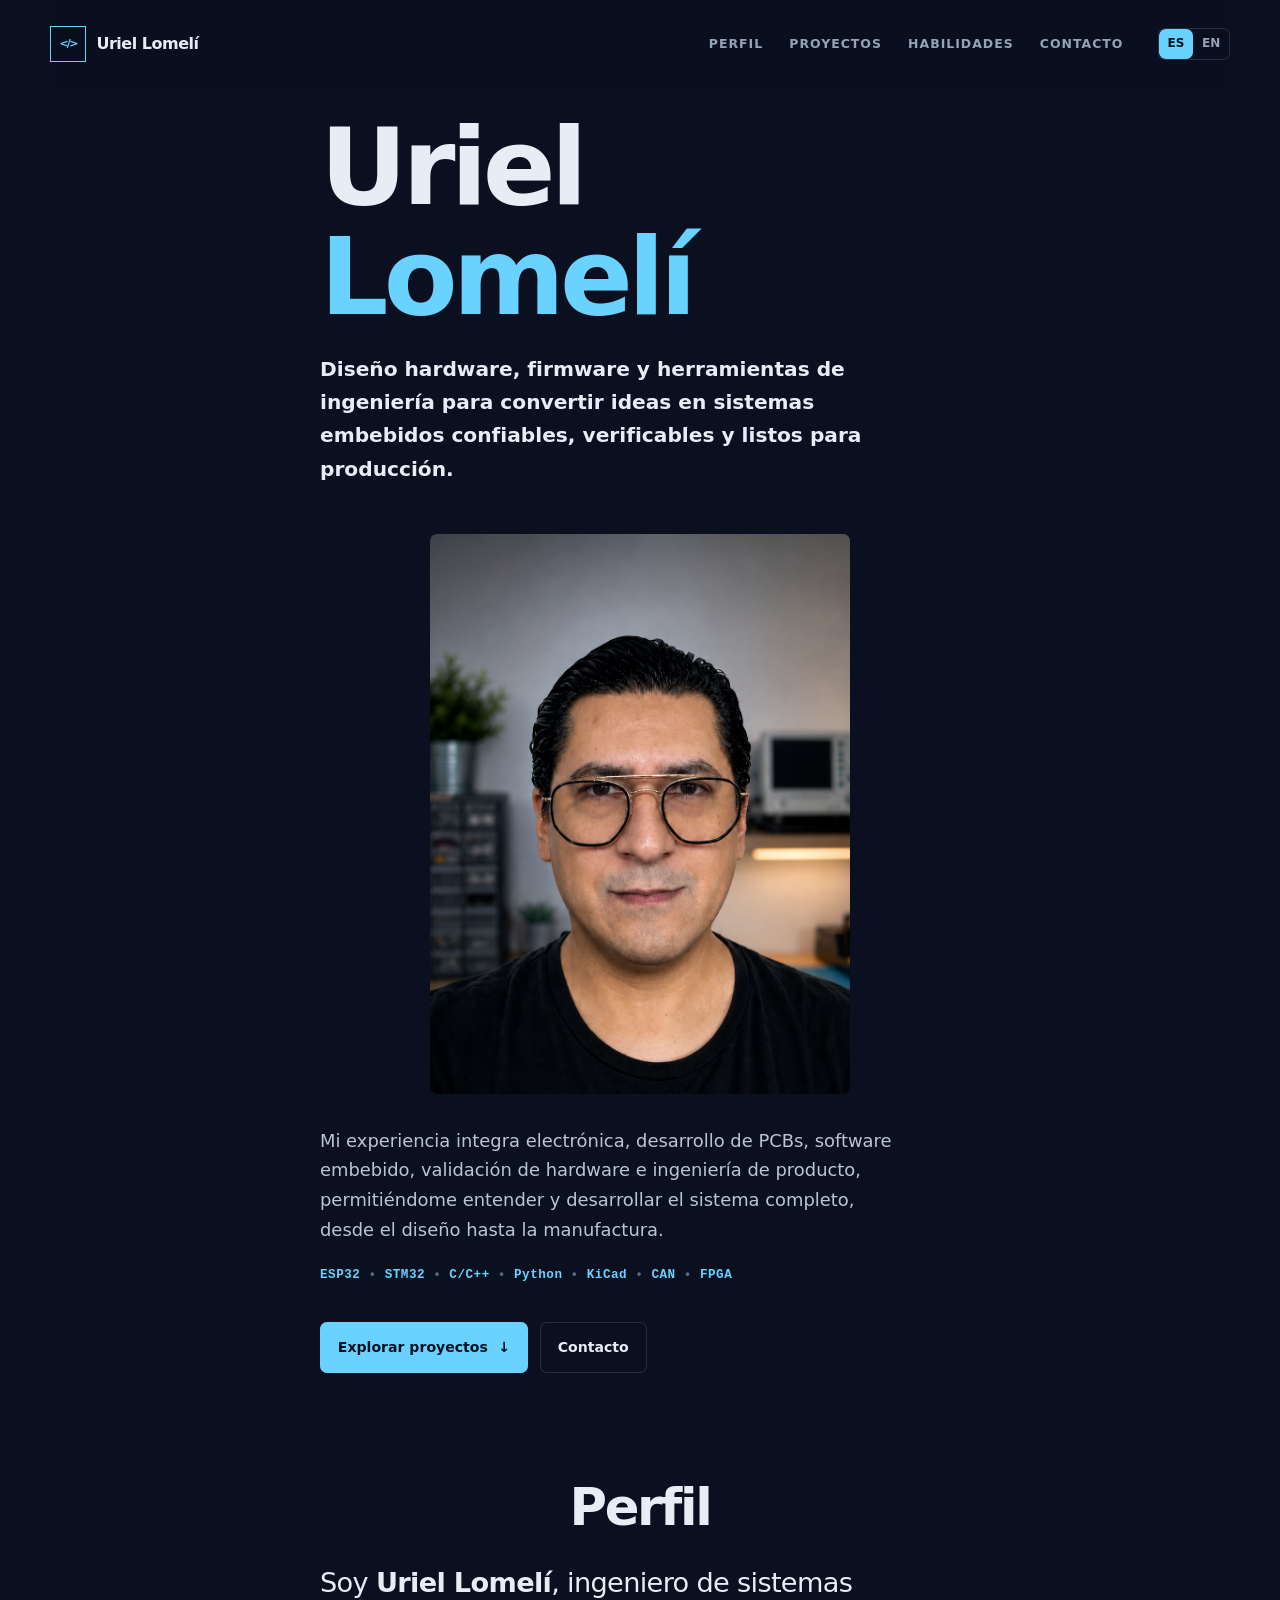
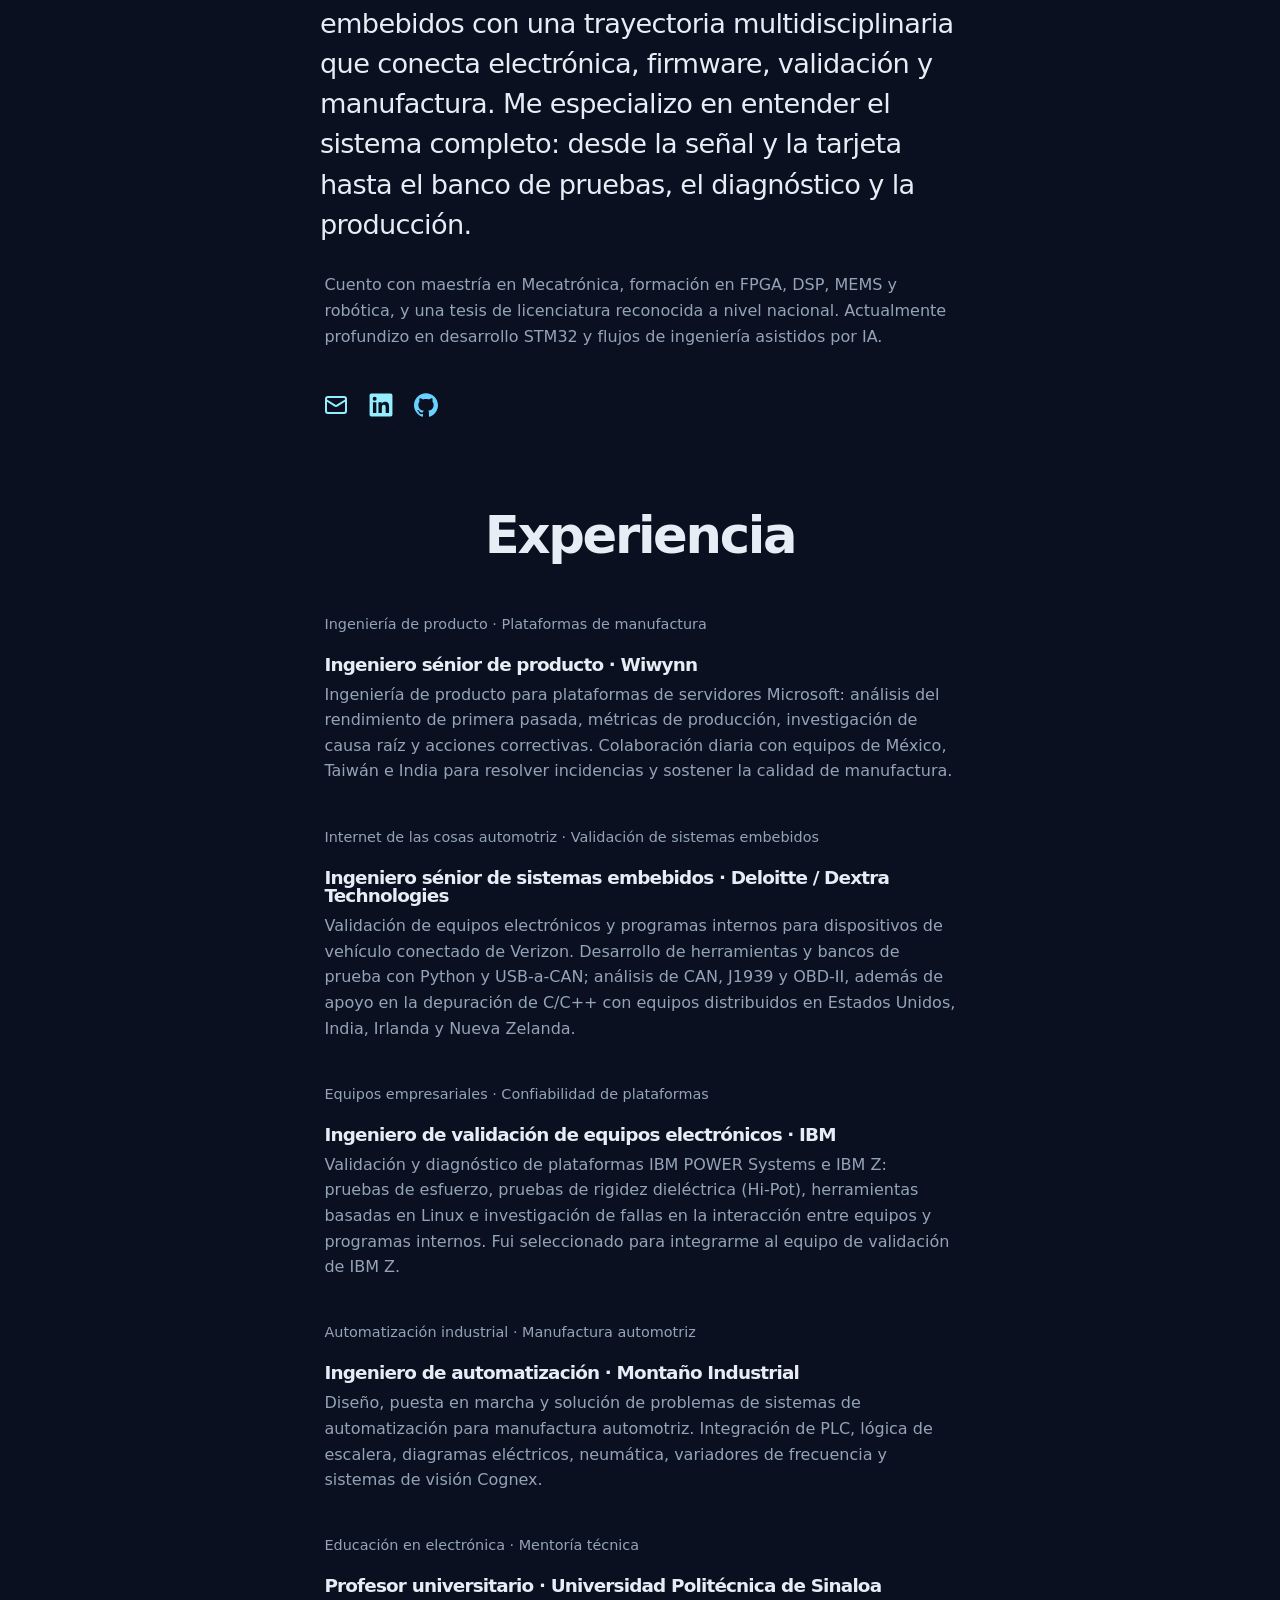
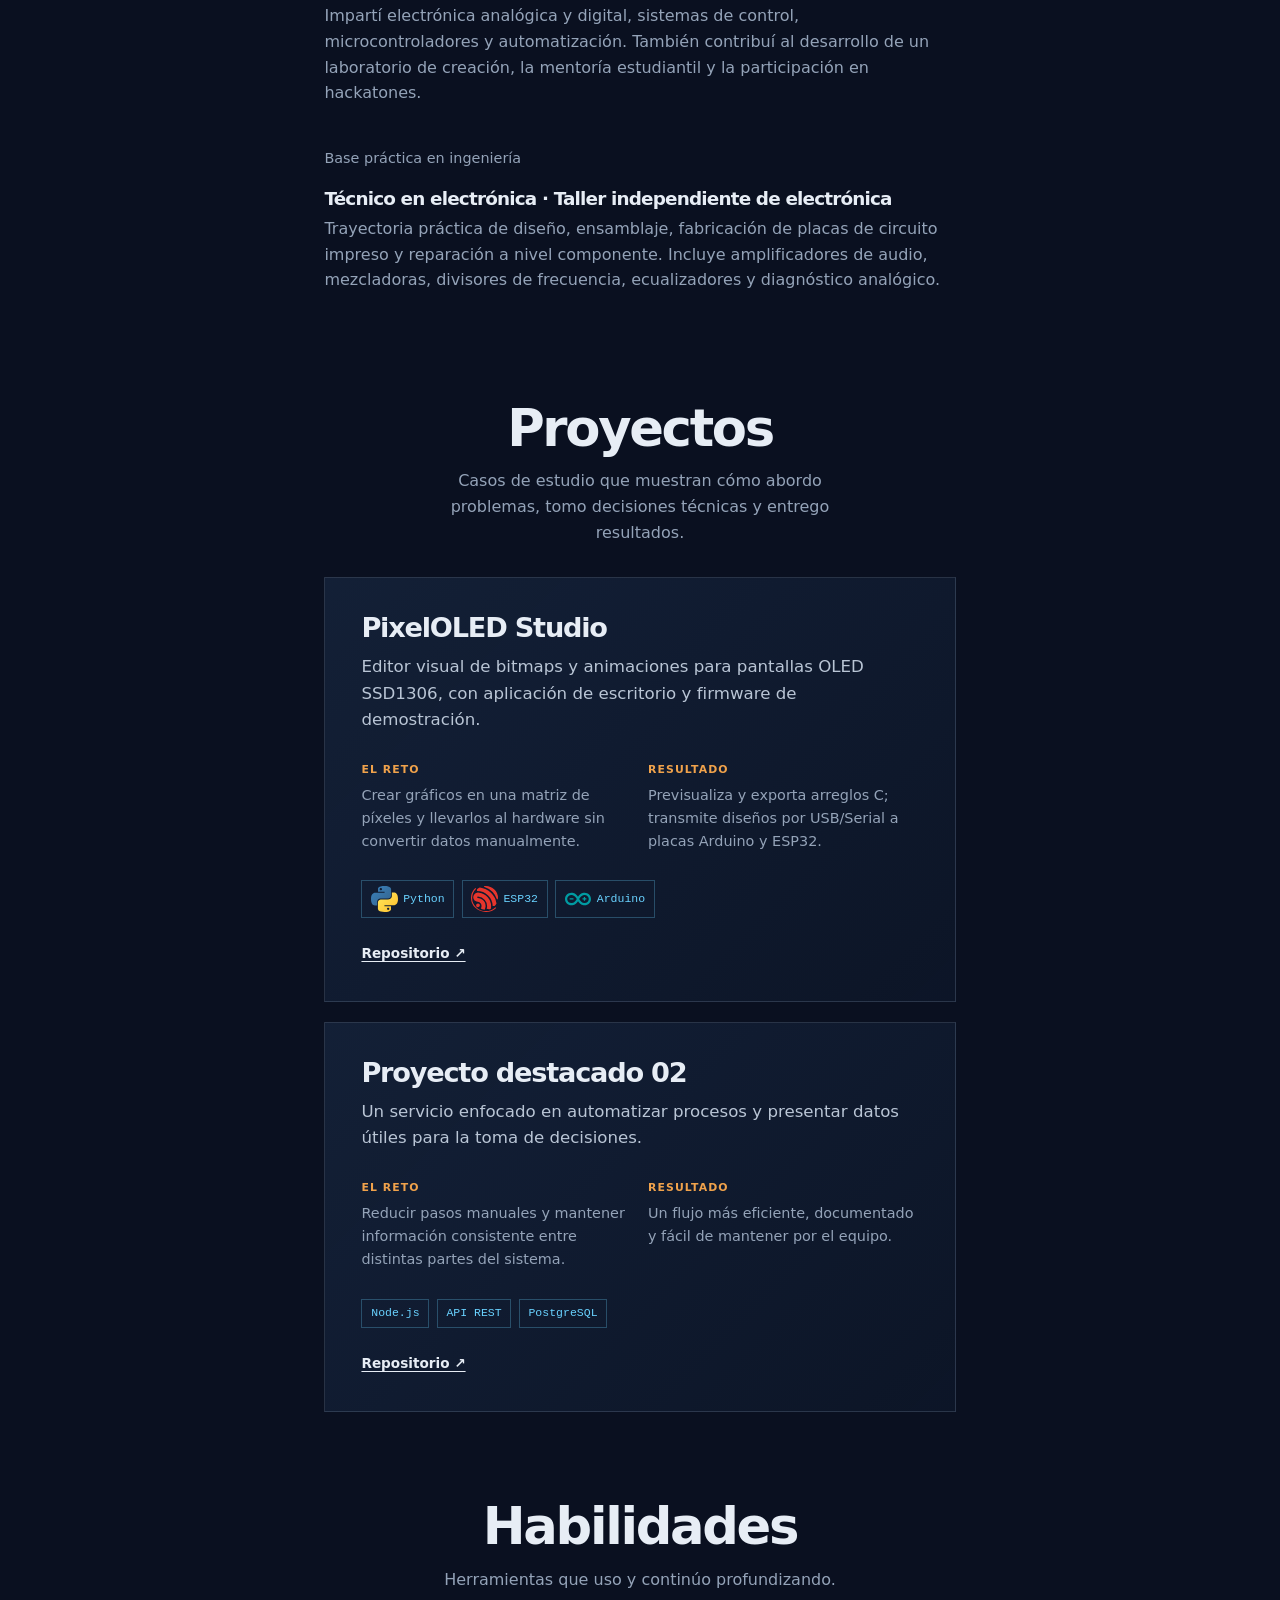
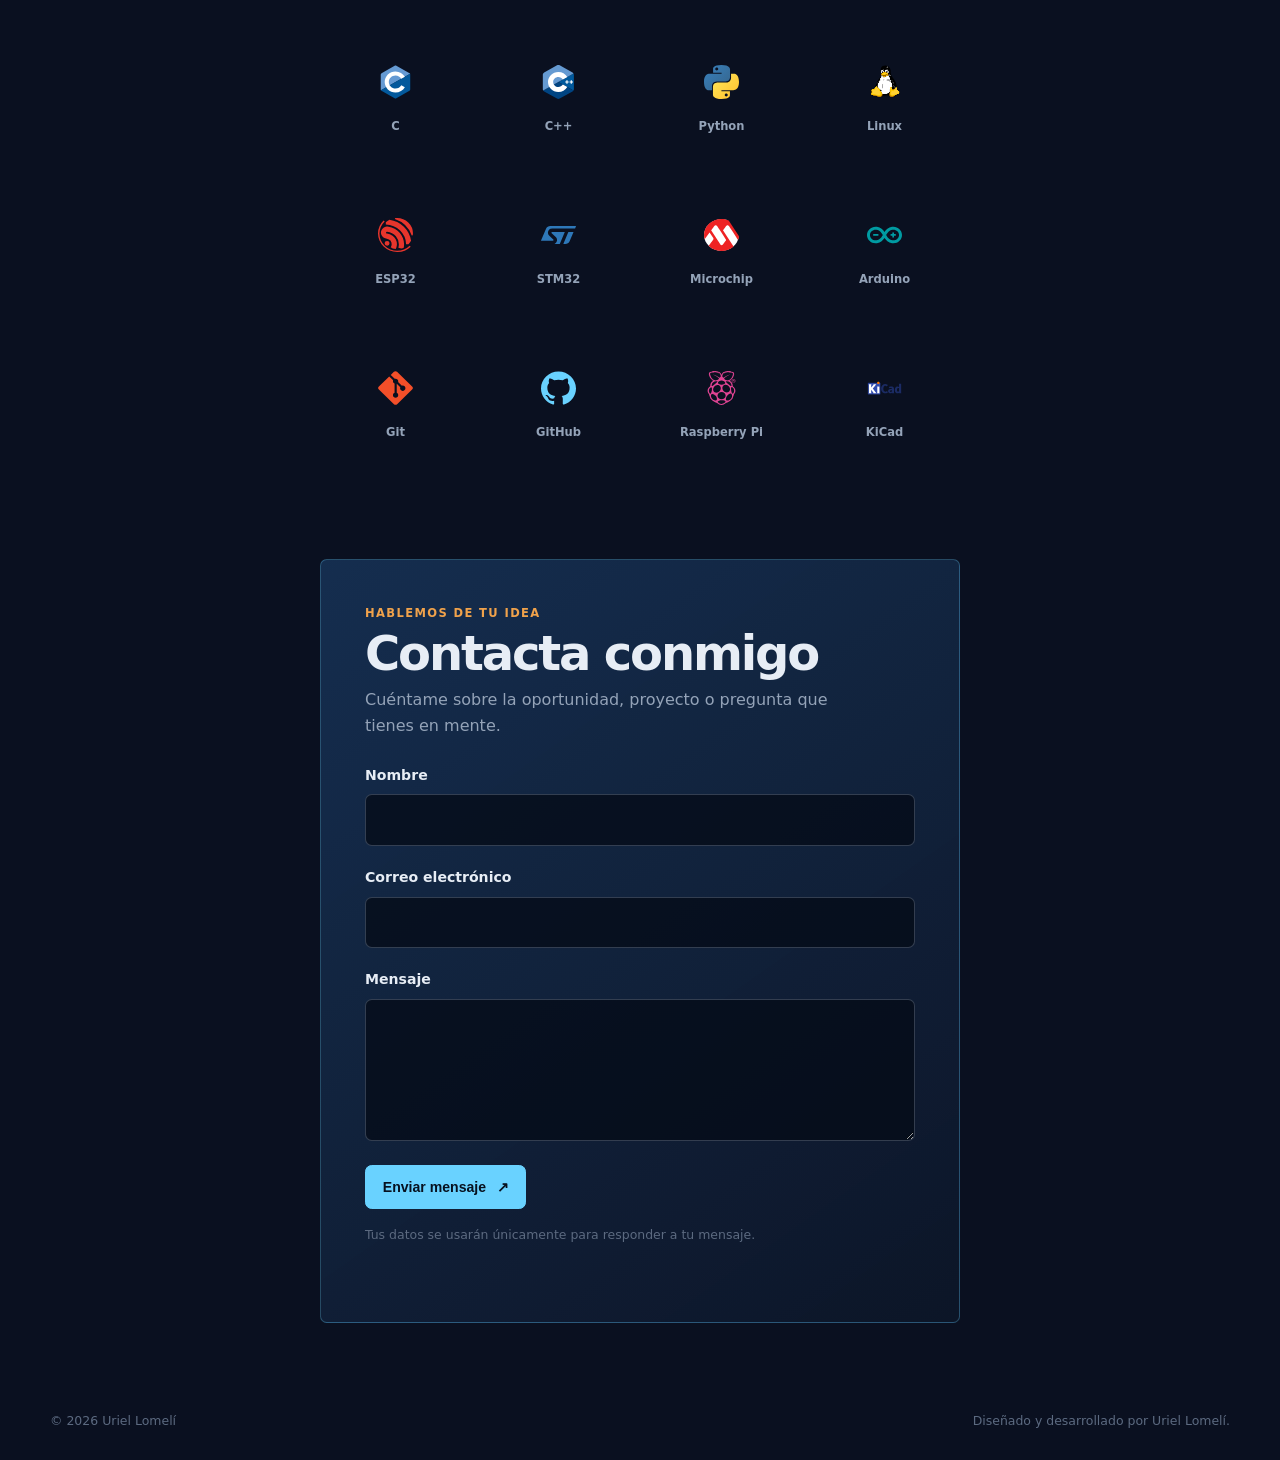
==== commit bb8dedeb: "Synchronize project icon styles" ====
--- a/es/index.html
+++ b/es/index.html
@@ -13,7 +13,7 @@
     <meta property="og:description" content="Experiencia, proyectos y habilidades en sistemas embebidos, electrónica y automatización." />
     <title>Uriel Lomelí | Ingeniero de sistemas embebidos</title>
     <link rel="stylesheet" href="../assets/styles.css" />
-    <link rel="stylesheet" href="../assets/refinements.css?v=13" />
+    <link rel="stylesheet" href="../assets/refinements.css?v=14" />
   </head>
   <body id="top" data-locale="es">
     <a class="skip-link" href="#main">Saltar al contenido</a>
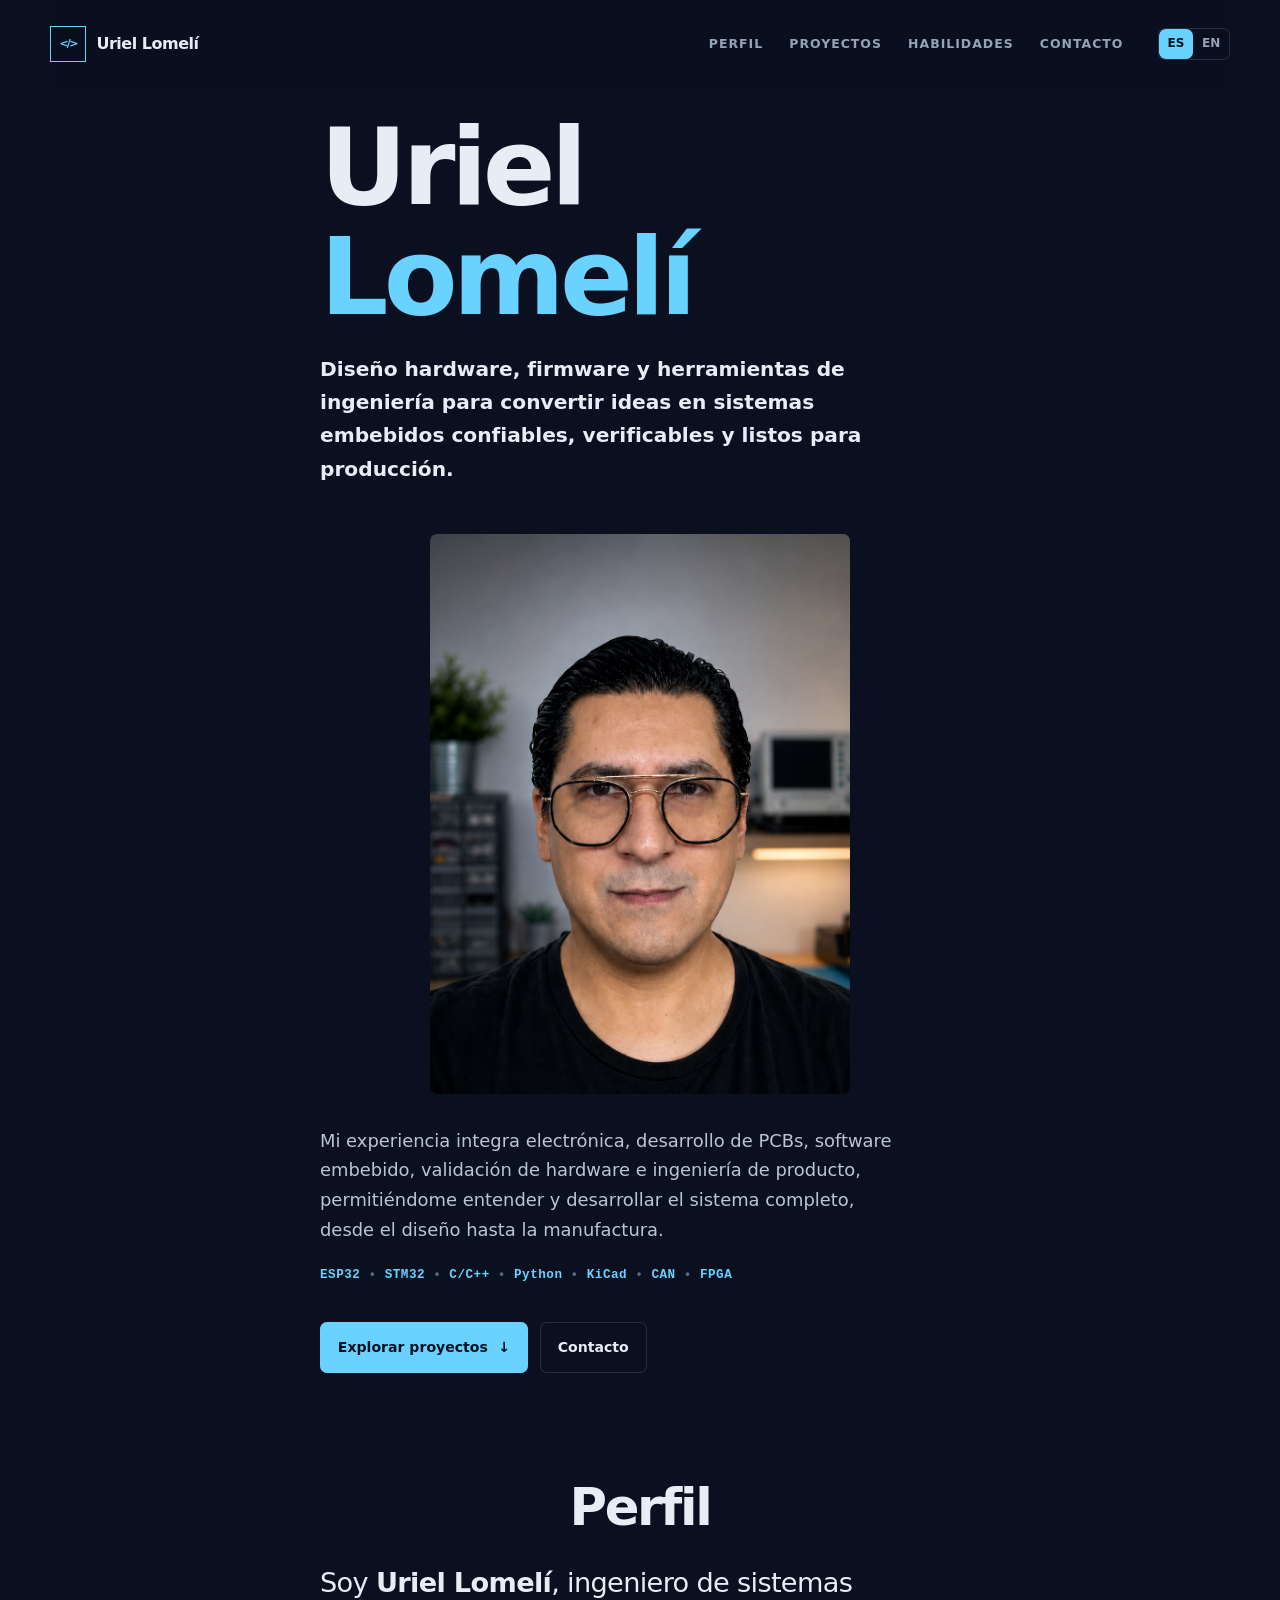
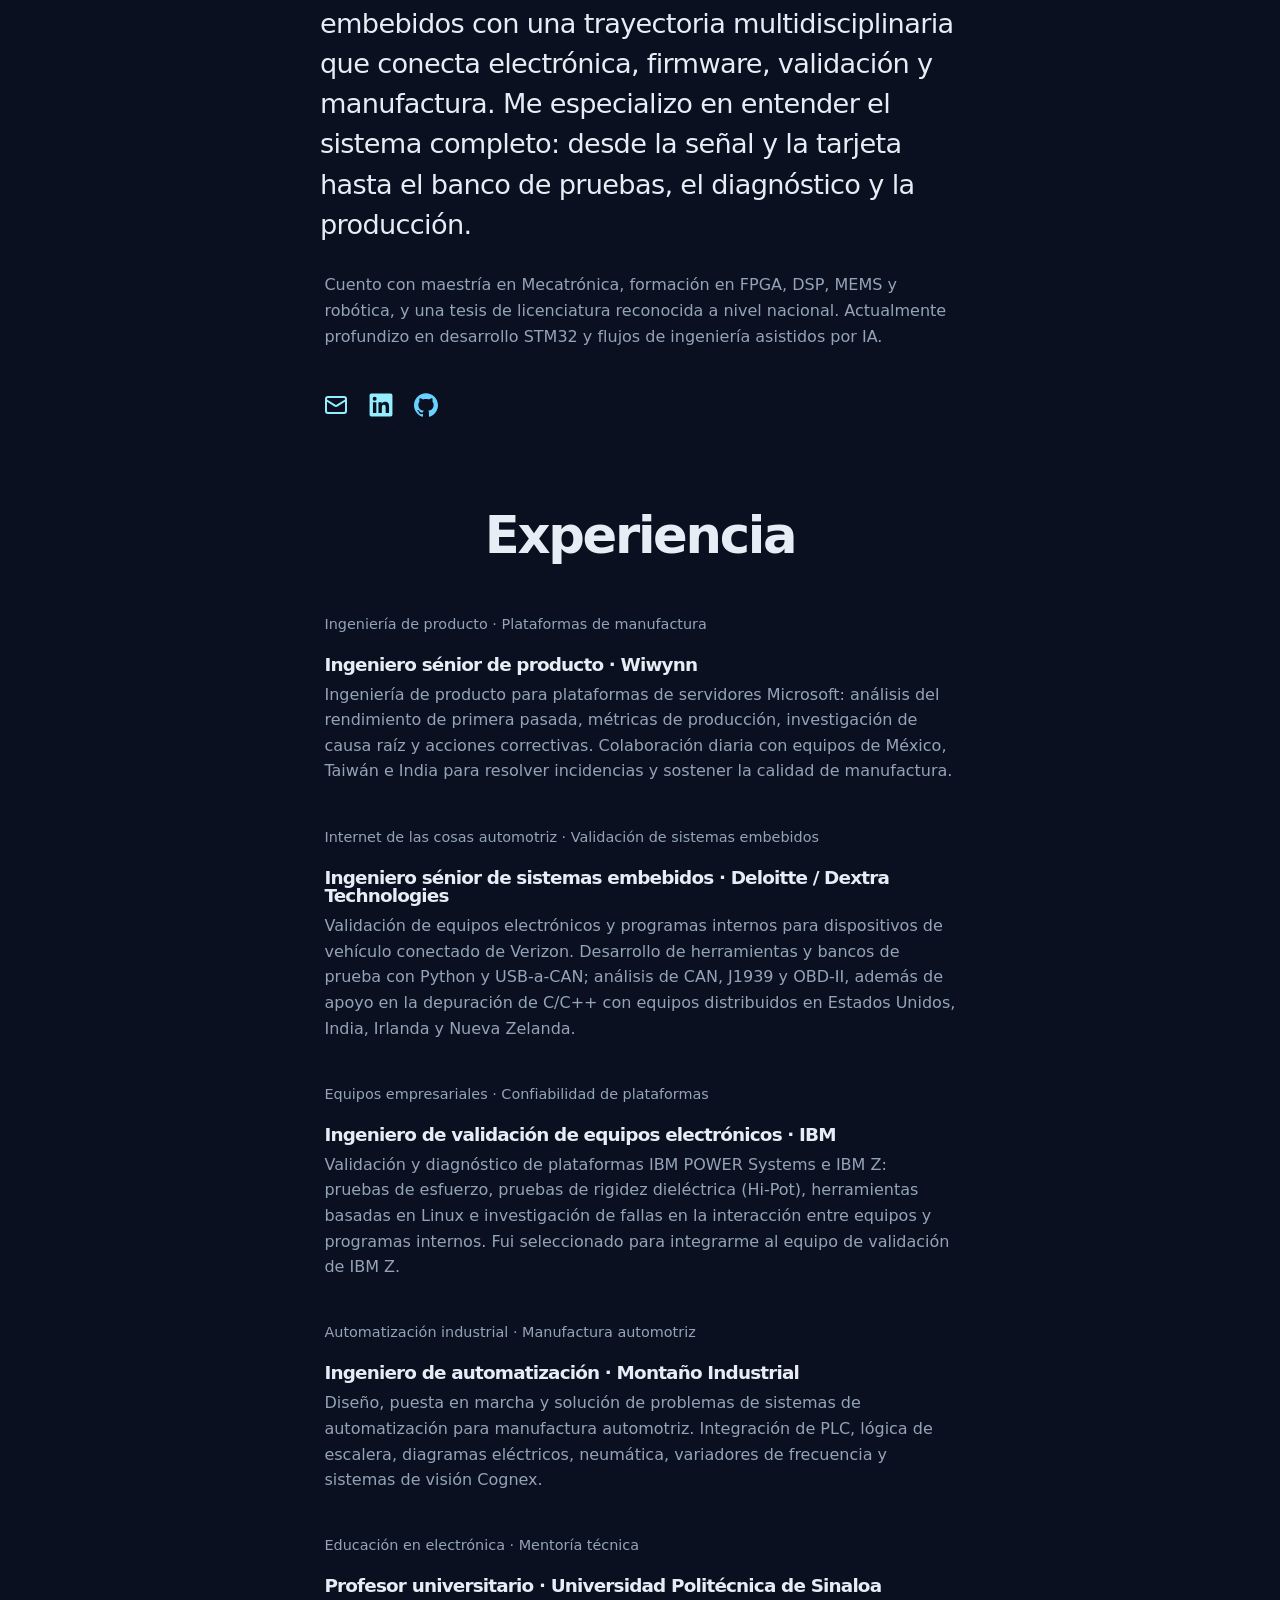
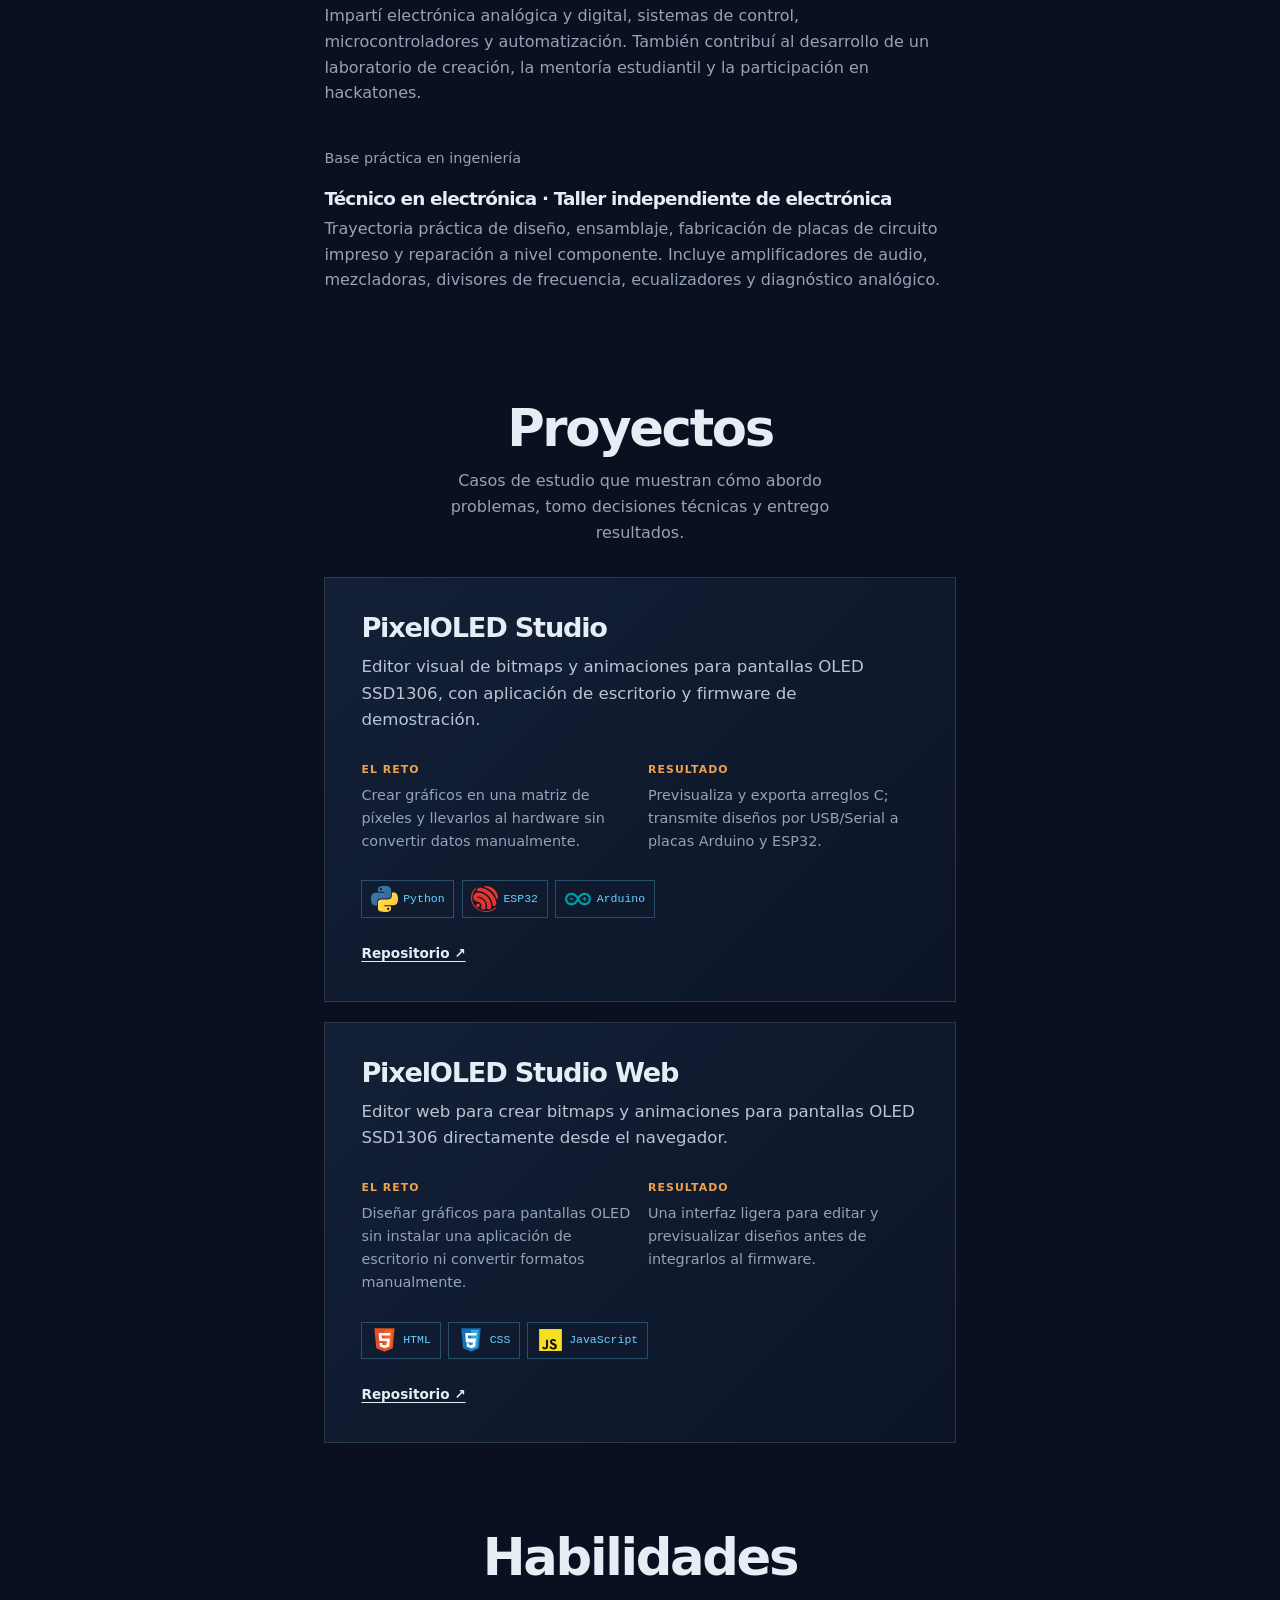
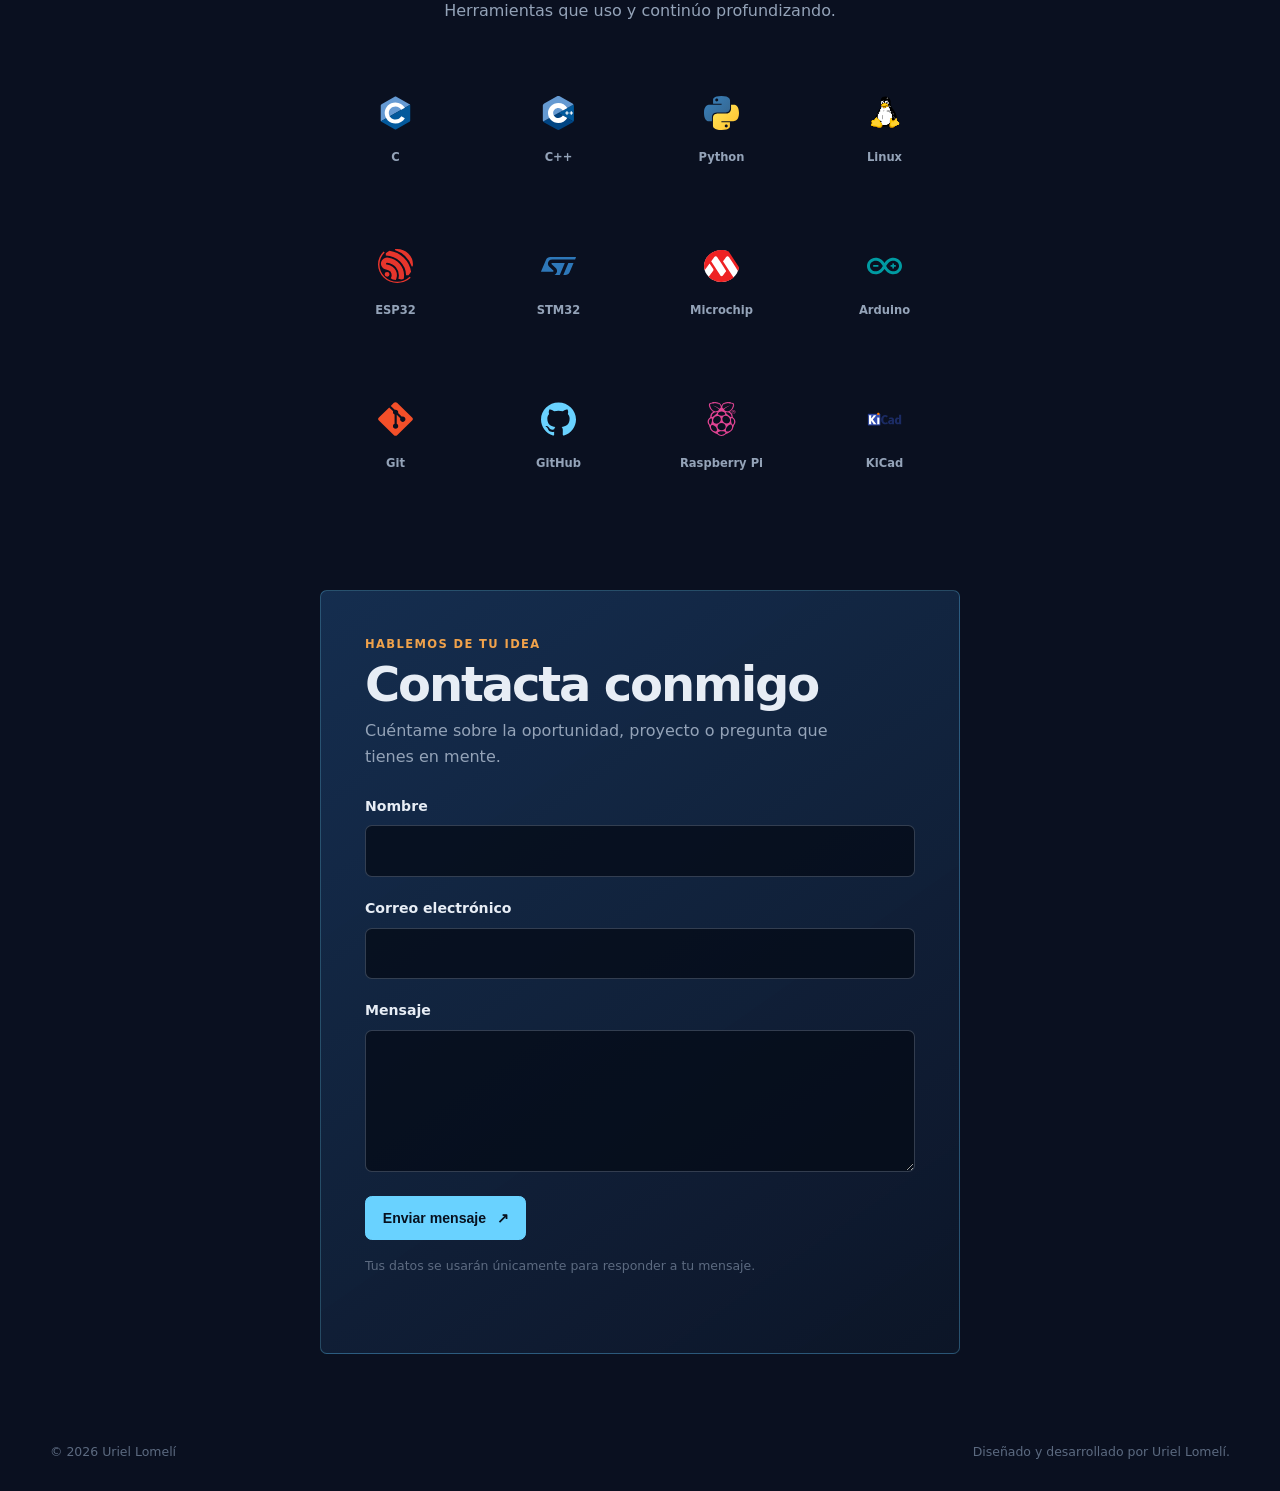
==== commit bb41b1ba: "Add PixelOLED Studio Web project" ====
--- a/es/index.html
+++ b/es/index.html
@@ -36,7 +36,7 @@
     </main>
     <footer class="site-footer"><p>© <span data-year></span> <span data-site-name></span></p><p>Diseñado y desarrollado por <span data-site-name></span>.</p></footer>
     <dialog class="contact-modal" data-contact-modal aria-labelledby="contact-modal-title"><div class="modal-content"><button class="modal-close" type="button" data-modal-close aria-label="Cerrar">×</button><p class="form-eyebrow">Mensaje enviado</p><h2 id="contact-modal-title">¡Gracias por escribirme!</h2><p>Tu mensaje fue enviado correctamente. Te responderé a la brevedad.</p><button class="button button-primary" type="button" data-modal-close>Entendido</button></div></dialog>
-    <script src="../assets/data.js?v=18"></script>
+    <script src="../assets/data.js?v=19"></script>
     <script src="../assets/app.js?v=14"></script>
   </body>
 </html>
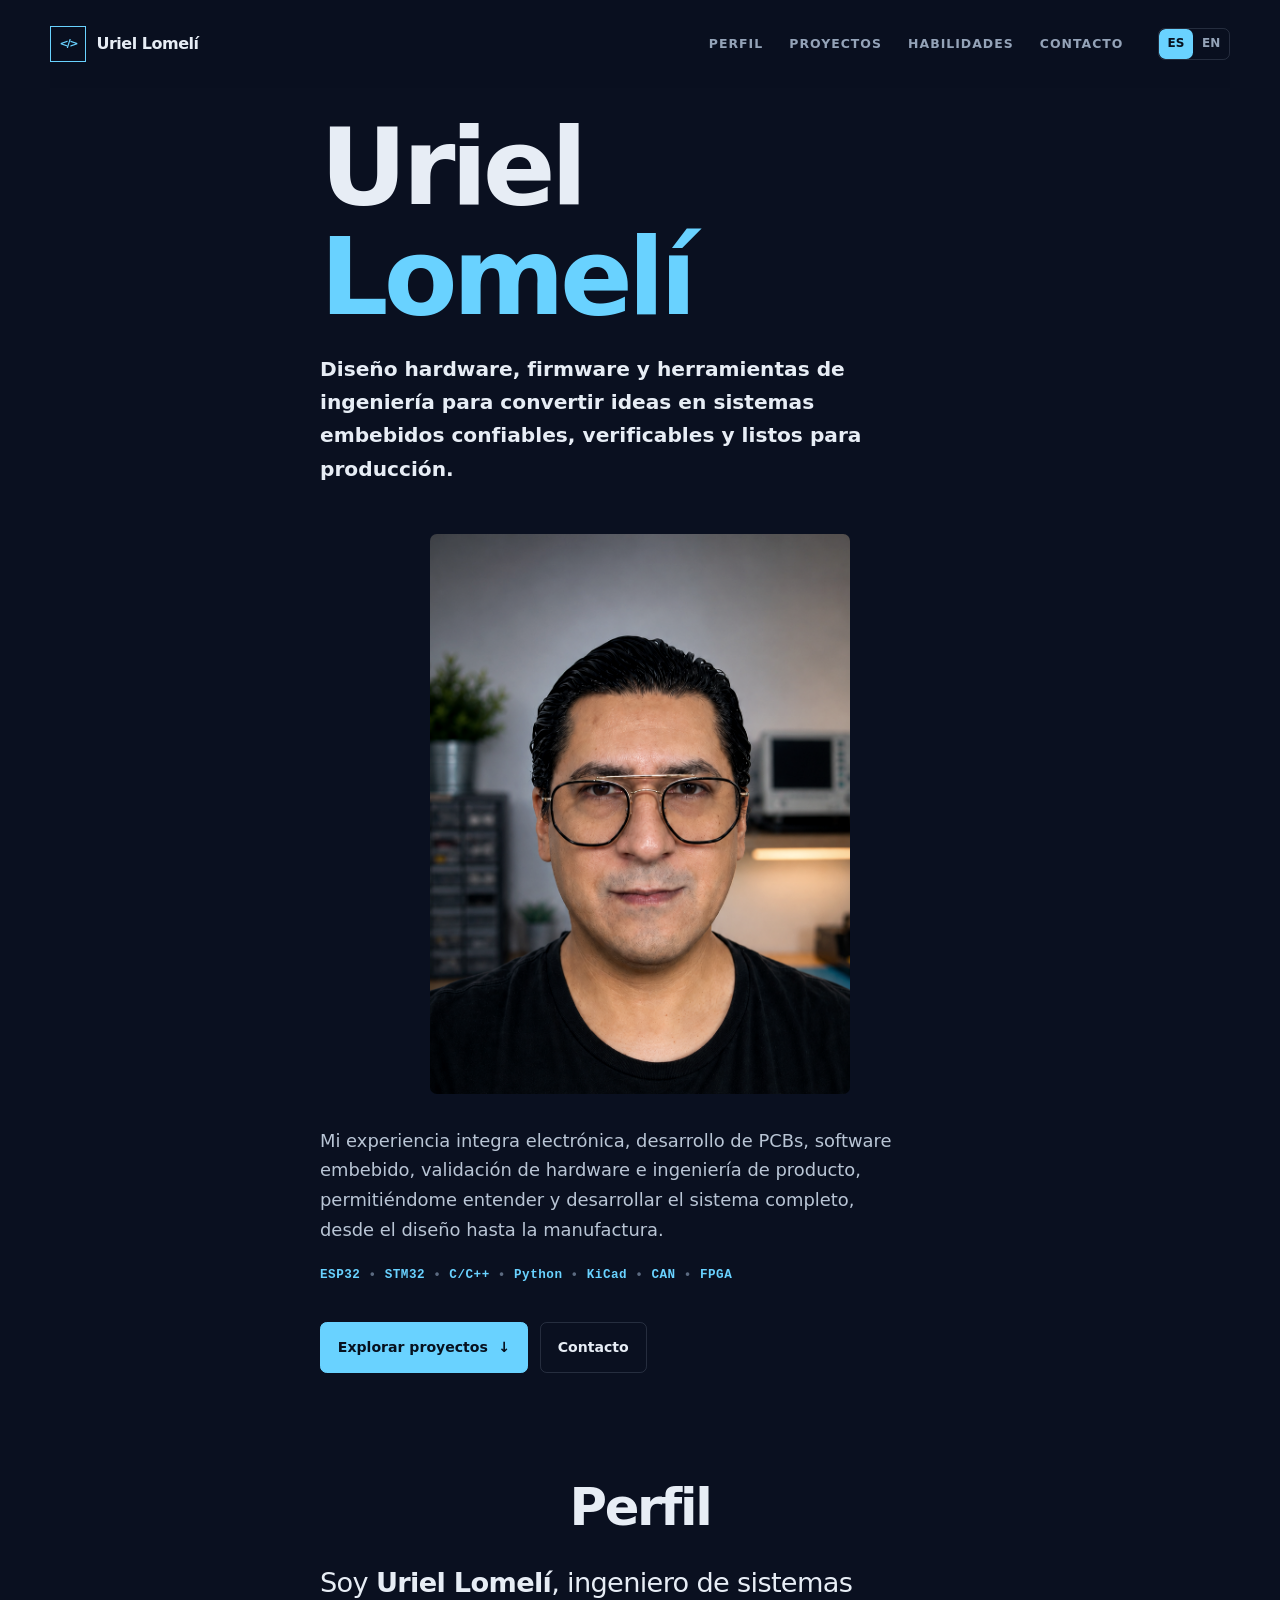
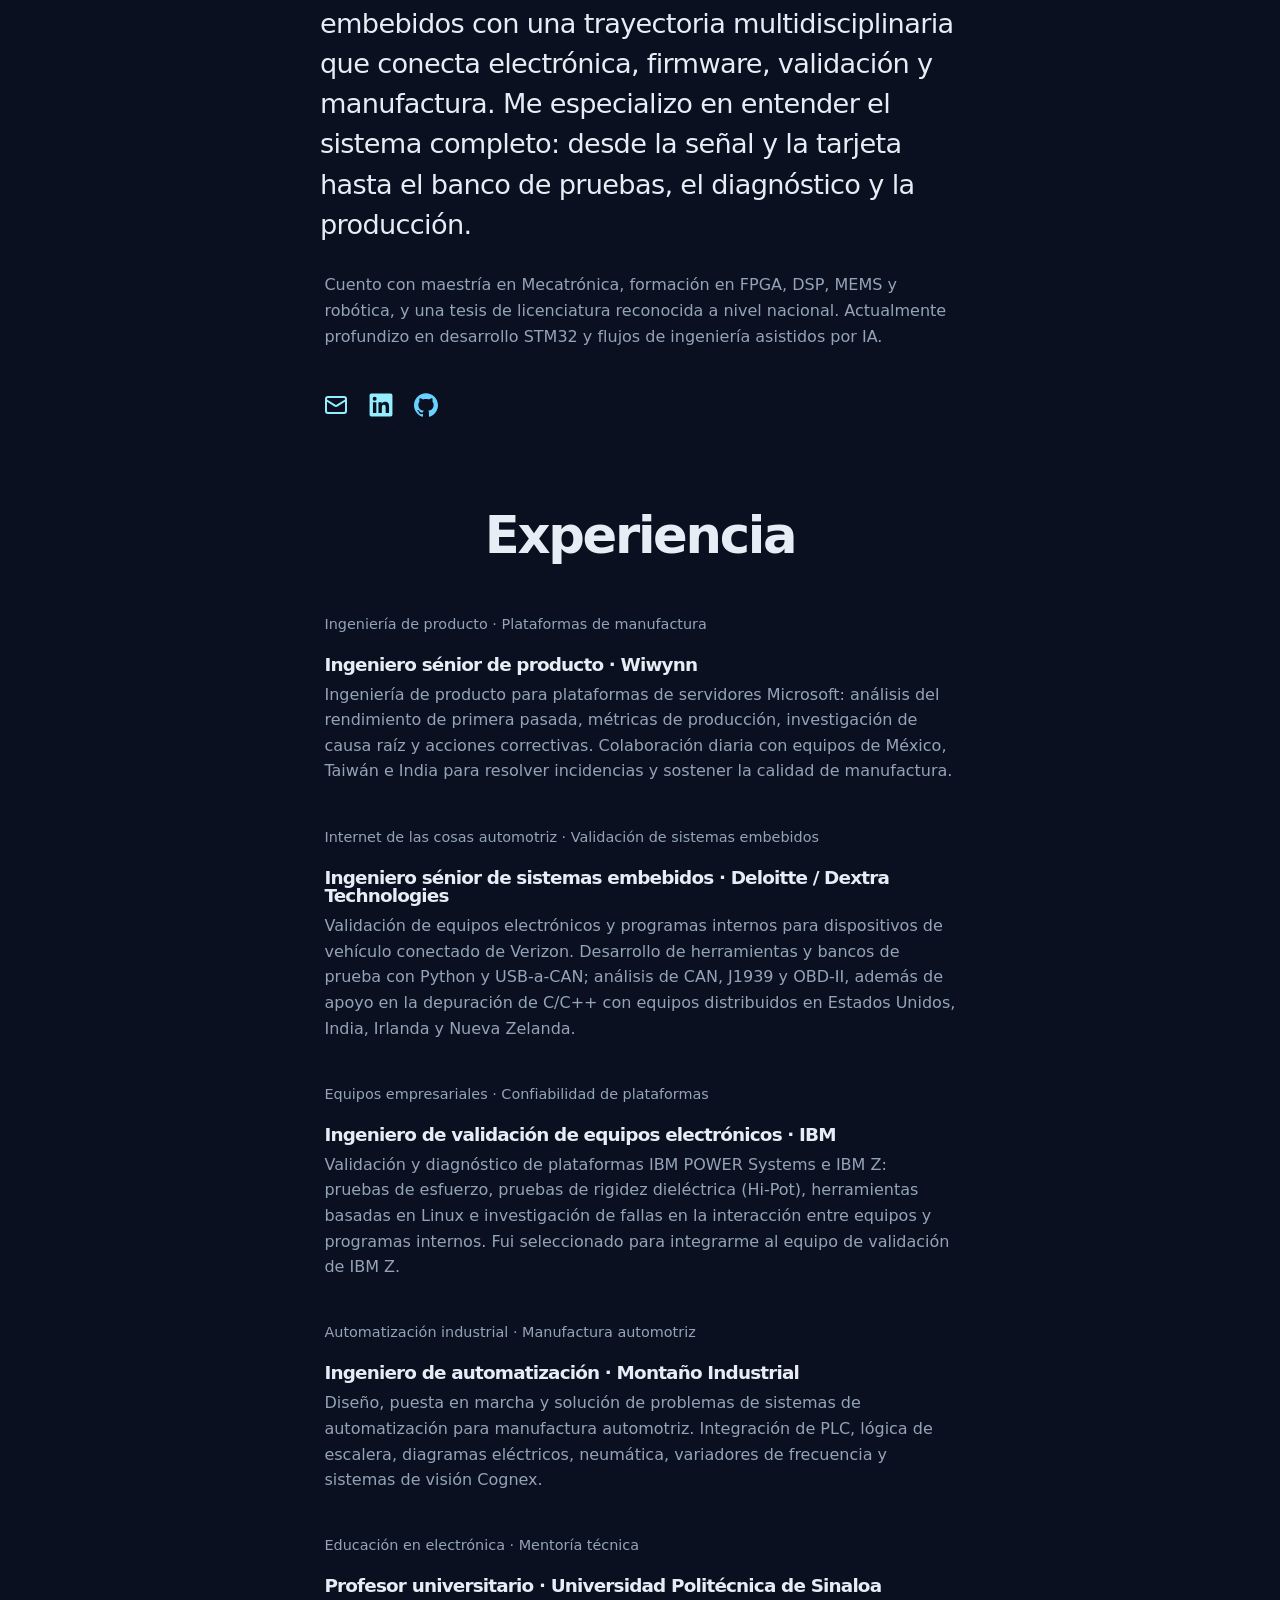
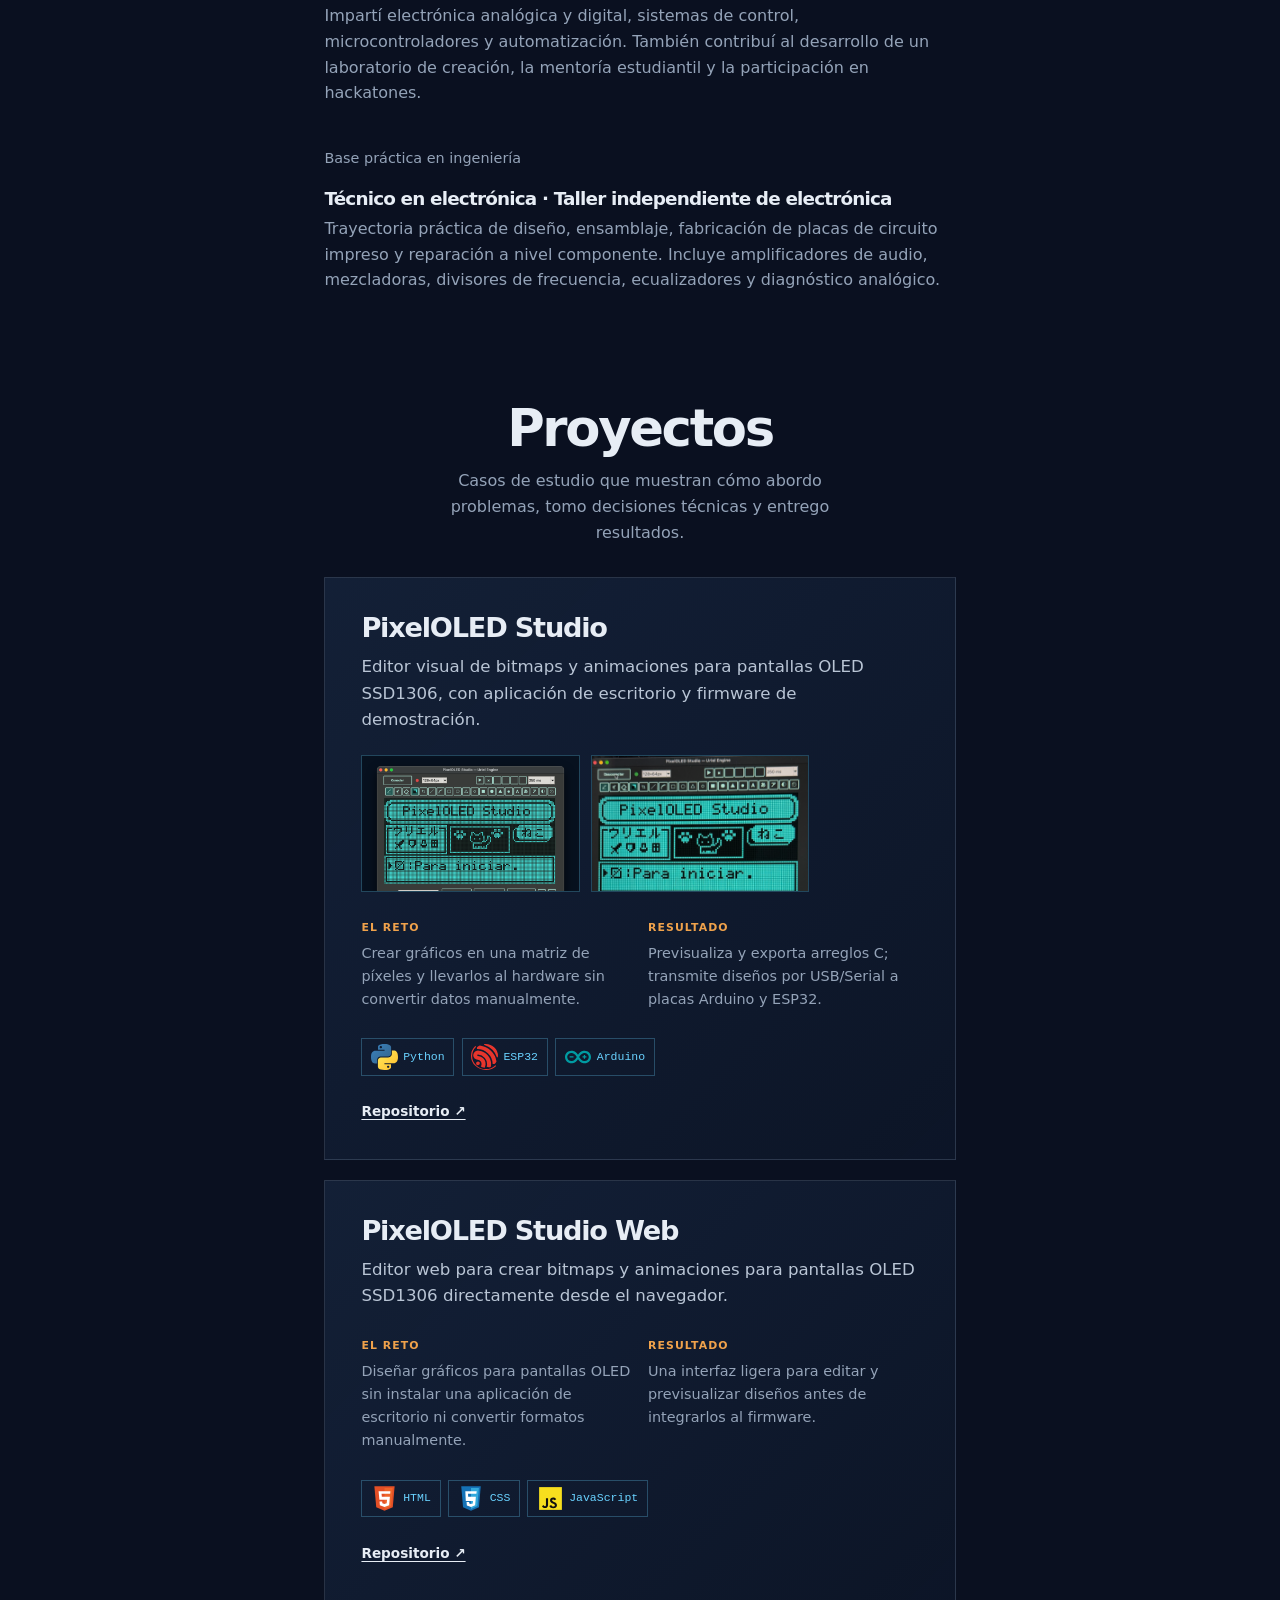
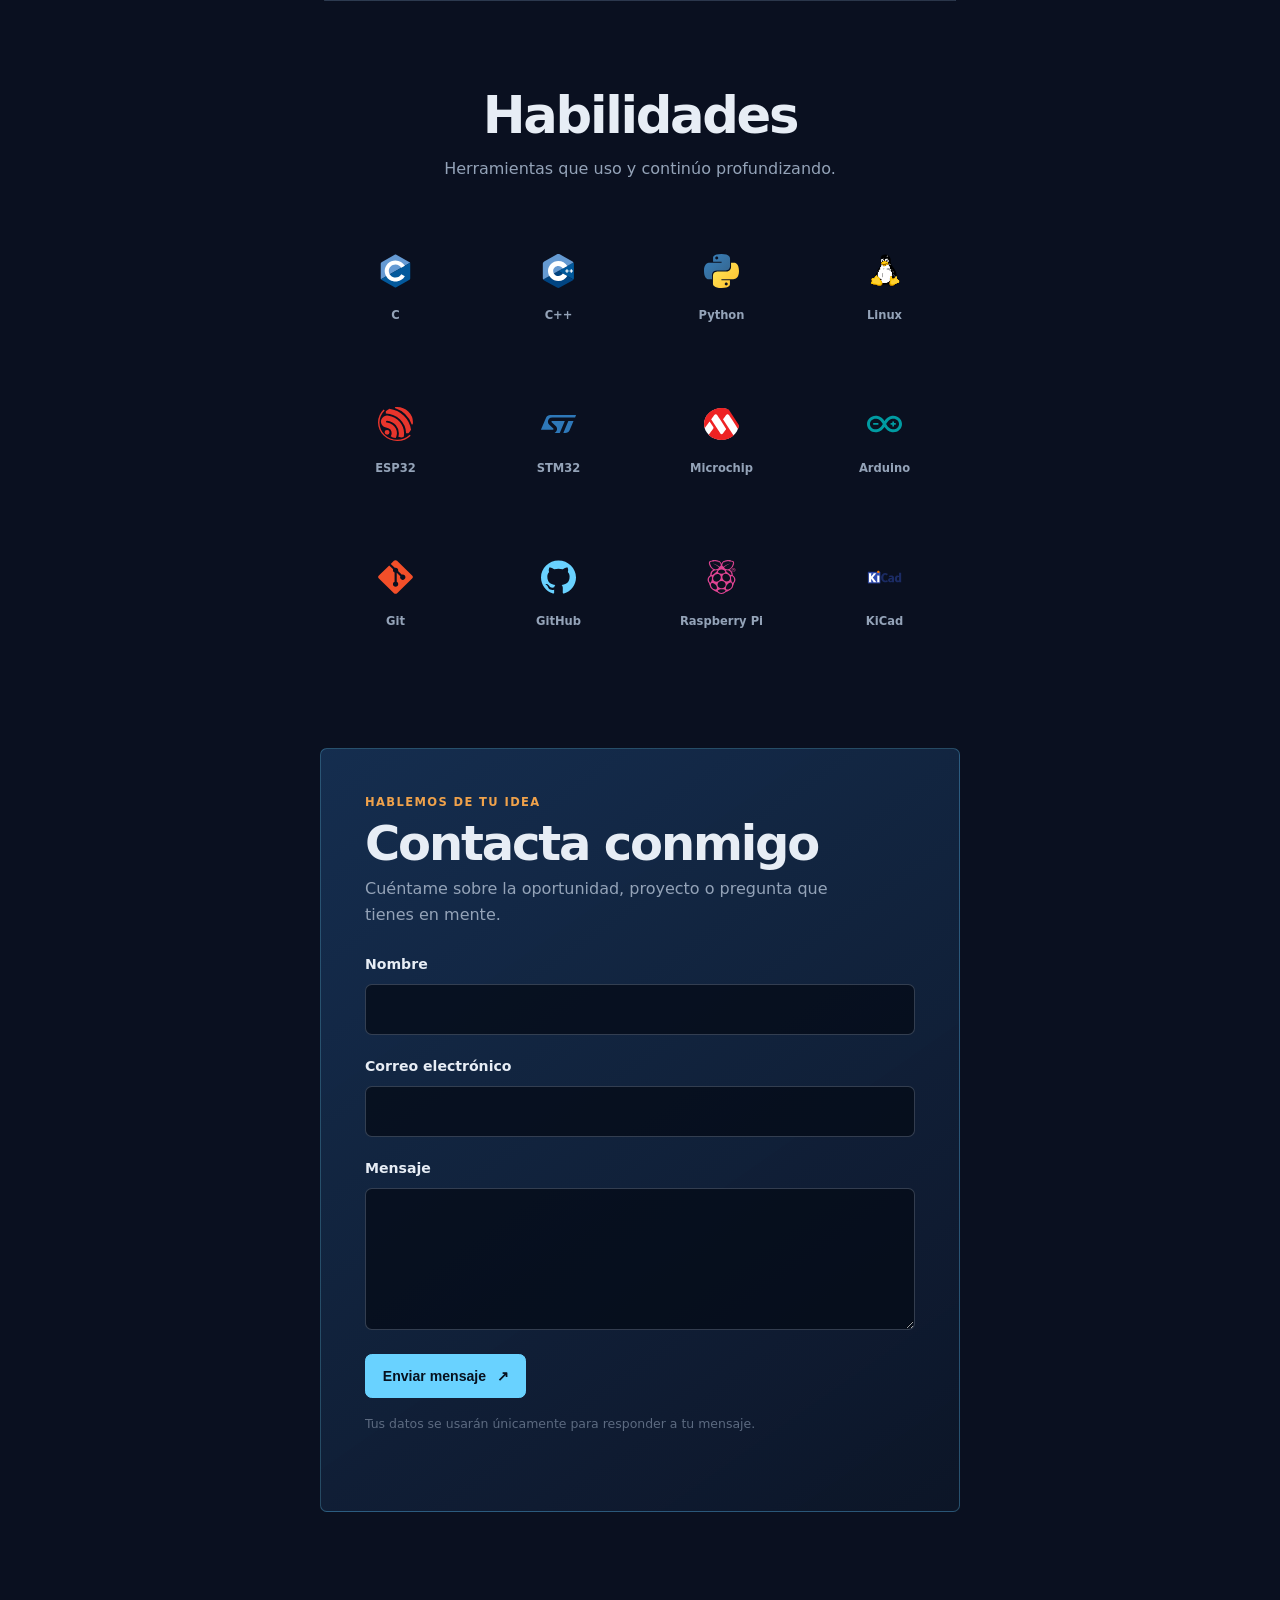
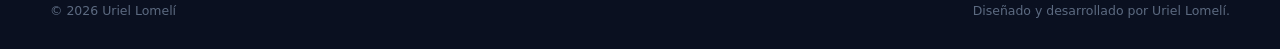
==== commit 3b101bda: "Add PixelOLED Studio thumbnails" ====
--- a/es/index.html
+++ b/es/index.html
@@ -13,7 +13,7 @@
     <meta property="og:description" content="Experiencia, proyectos y habilidades en sistemas embebidos, electrónica y automatización." />
     <title>Uriel Lomelí | Ingeniero de sistemas embebidos</title>
     <link rel="stylesheet" href="../assets/styles.css" />
-    <link rel="stylesheet" href="../assets/refinements.css?v=14" />
+    <link rel="stylesheet" href="../assets/refinements.css?v=15" />
   </head>
   <body id="top" data-locale="es">
     <a class="skip-link" href="#main">Saltar al contenido</a>
@@ -36,7 +36,7 @@
     </main>
     <footer class="site-footer"><p>© <span data-year></span> <span data-site-name></span></p><p>Diseñado y desarrollado por <span data-site-name></span>.</p></footer>
     <dialog class="contact-modal" data-contact-modal aria-labelledby="contact-modal-title"><div class="modal-content"><button class="modal-close" type="button" data-modal-close aria-label="Cerrar">×</button><p class="form-eyebrow">Mensaje enviado</p><h2 id="contact-modal-title">¡Gracias por escribirme!</h2><p>Tu mensaje fue enviado correctamente. Te responderé a la brevedad.</p><button class="button button-primary" type="button" data-modal-close>Entendido</button></div></dialog>
-    <script src="../assets/data.js?v=19"></script>
-    <script src="../assets/app.js?v=14"></script>
+    <script src="../assets/data.js?v=20"></script>
+    <script src="../assets/app.js?v=15"></script>
   </body>
 </html>
--- a/assets/refinements.css
+++ b/assets/refinements.css
@@ -376,6 +376,37 @@
   filter: brightness(0) saturate(100%) invert(43%) sepia(86%) saturate(701%) hue-rotate(140deg) brightness(89%) contrast(101%);
 }
 
+.project-gallery {
+  display: grid;
+  grid-template-columns: repeat(2, minmax(0, 1fr));
+  gap: .7rem;
+  max-width: 28rem;
+  margin: 1.35rem 0 0;
+}
+
+.project-thumbnail {
+  display: grid;
+  place-items: center;
+  aspect-ratio: 16 / 10;
+  margin: 0;
+  overflow: hidden;
+  border: 1px solid rgba(105, 210, 255, .28);
+  background: #07111f;
+}
+
+.project-thumbnail img {
+  display: block;
+  width: 100%;
+  height: 100%;
+  object-fit: contain;
+}
+
+@media (max-width: 520px) {
+  .project-gallery {
+    max-width: 100%;
+  }
+}
+
 .skill-group ul {
   grid-template-columns: repeat(4, minmax(0, 1fr));
   gap: .75rem;
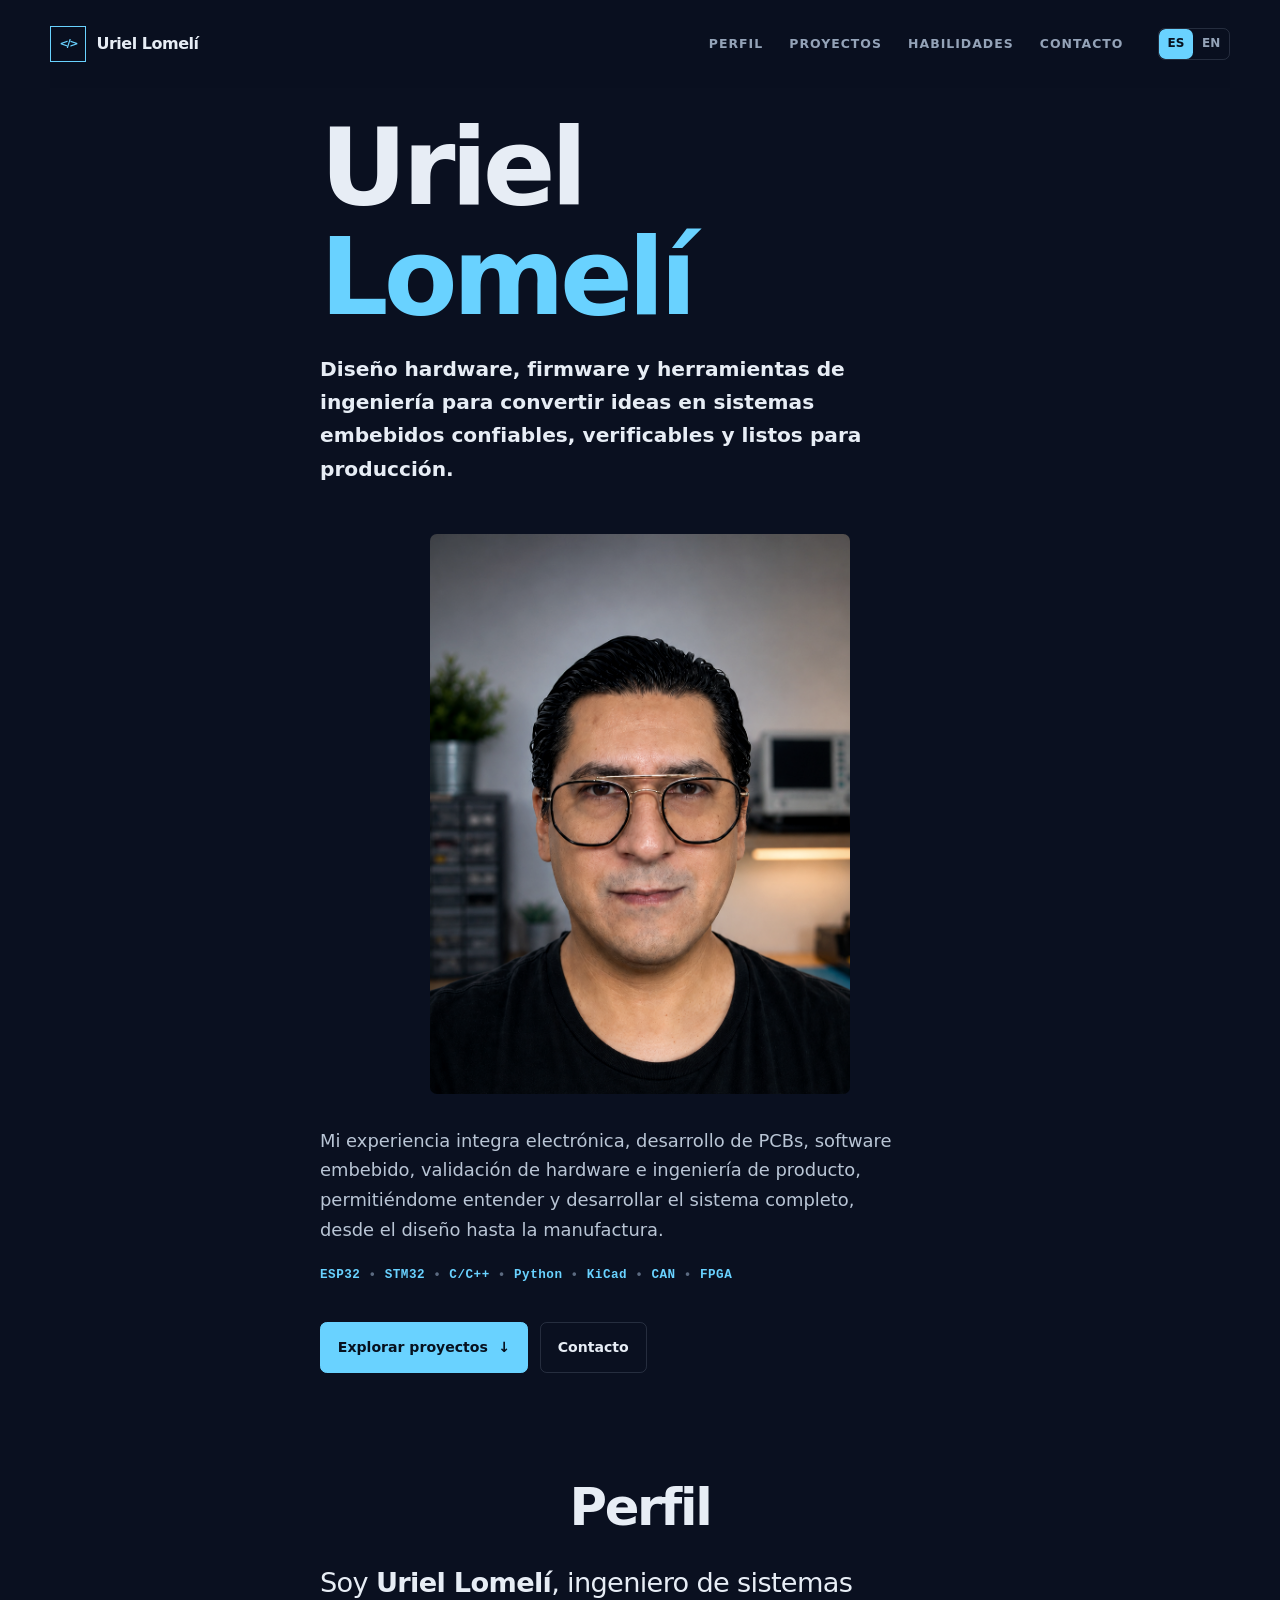
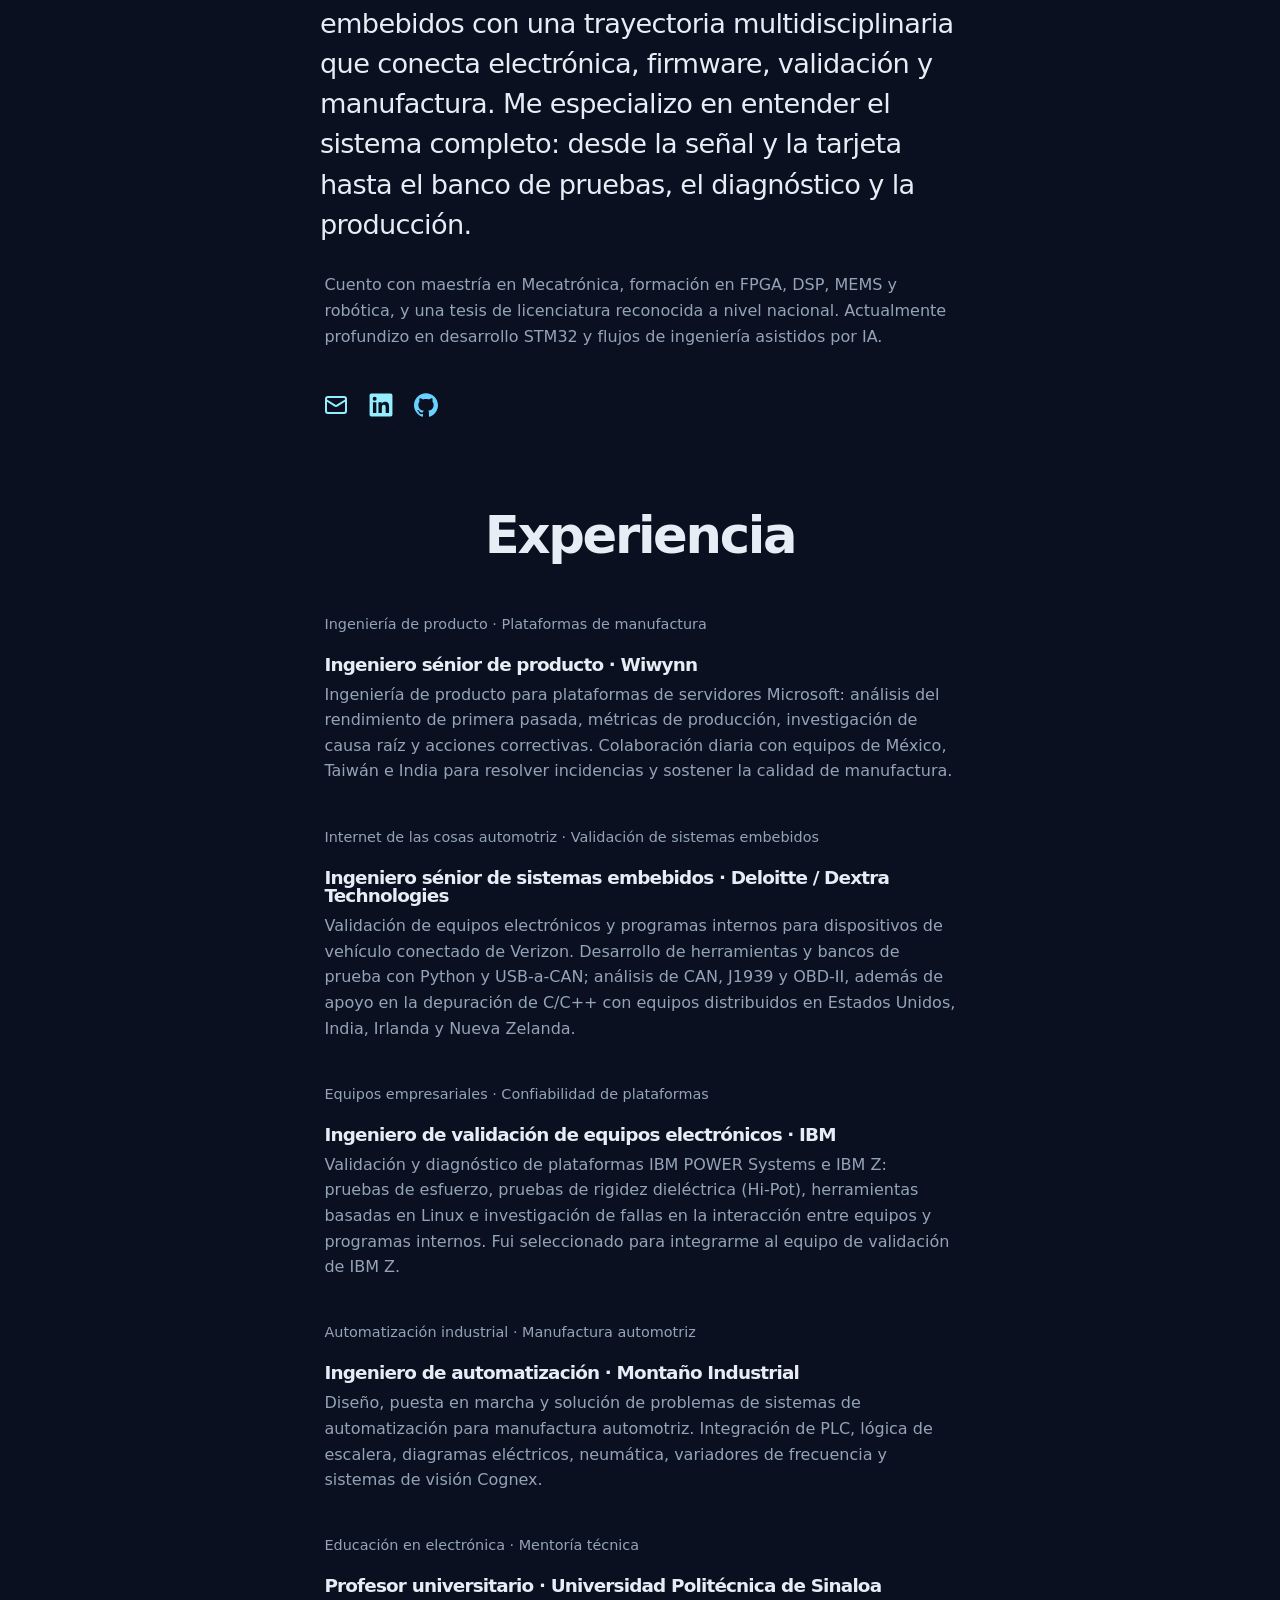
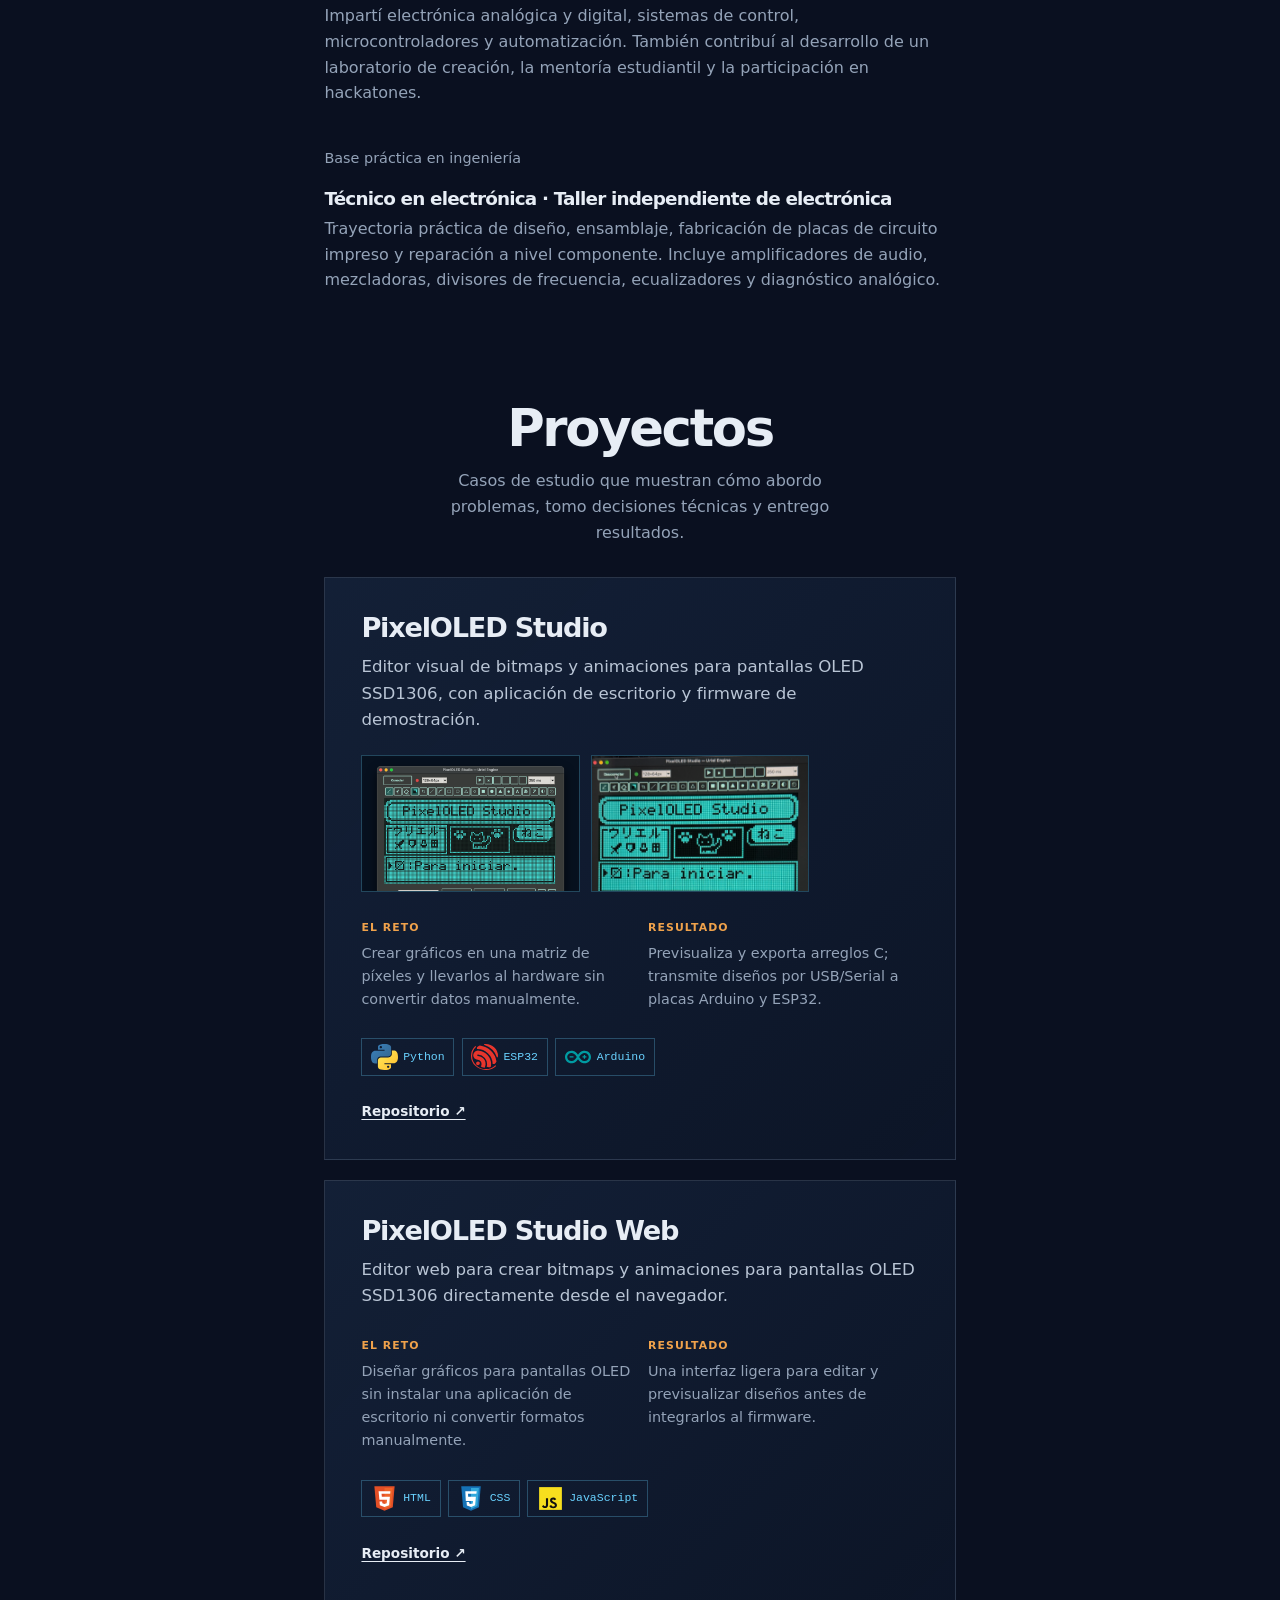
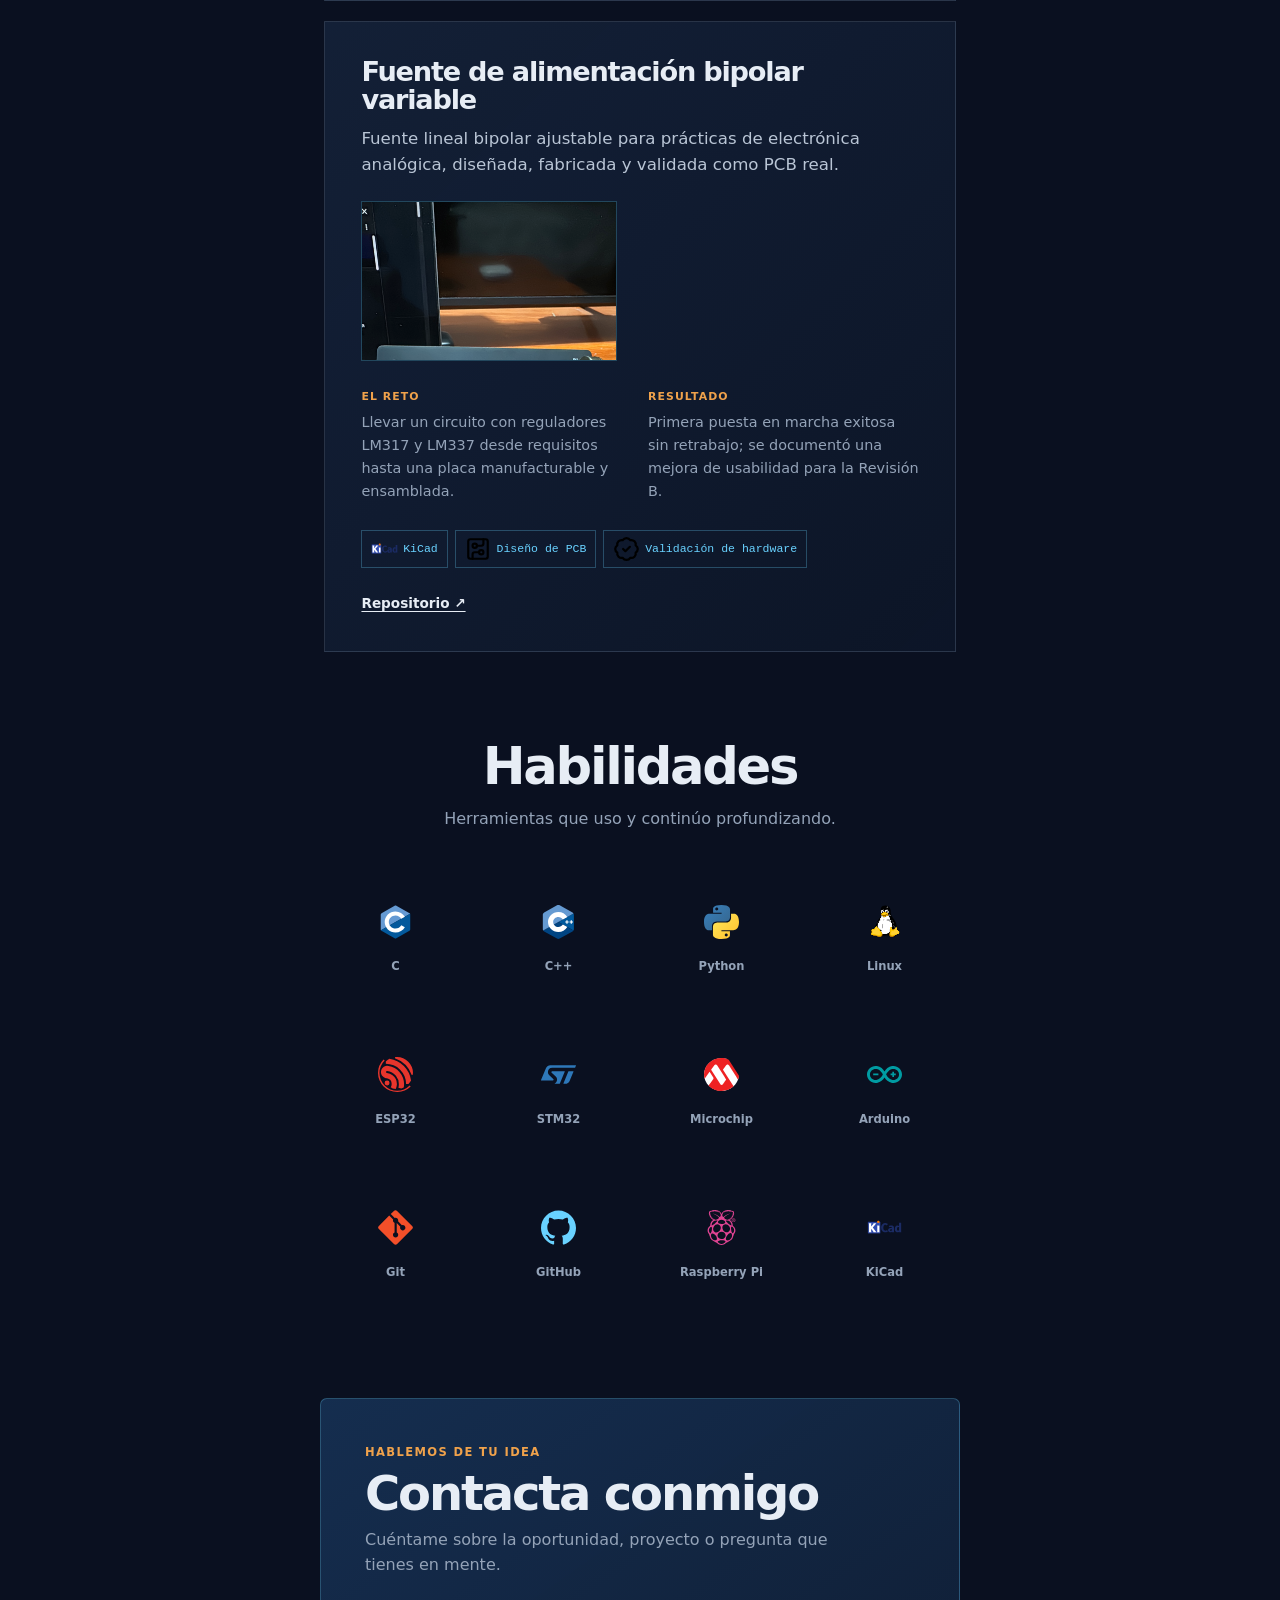
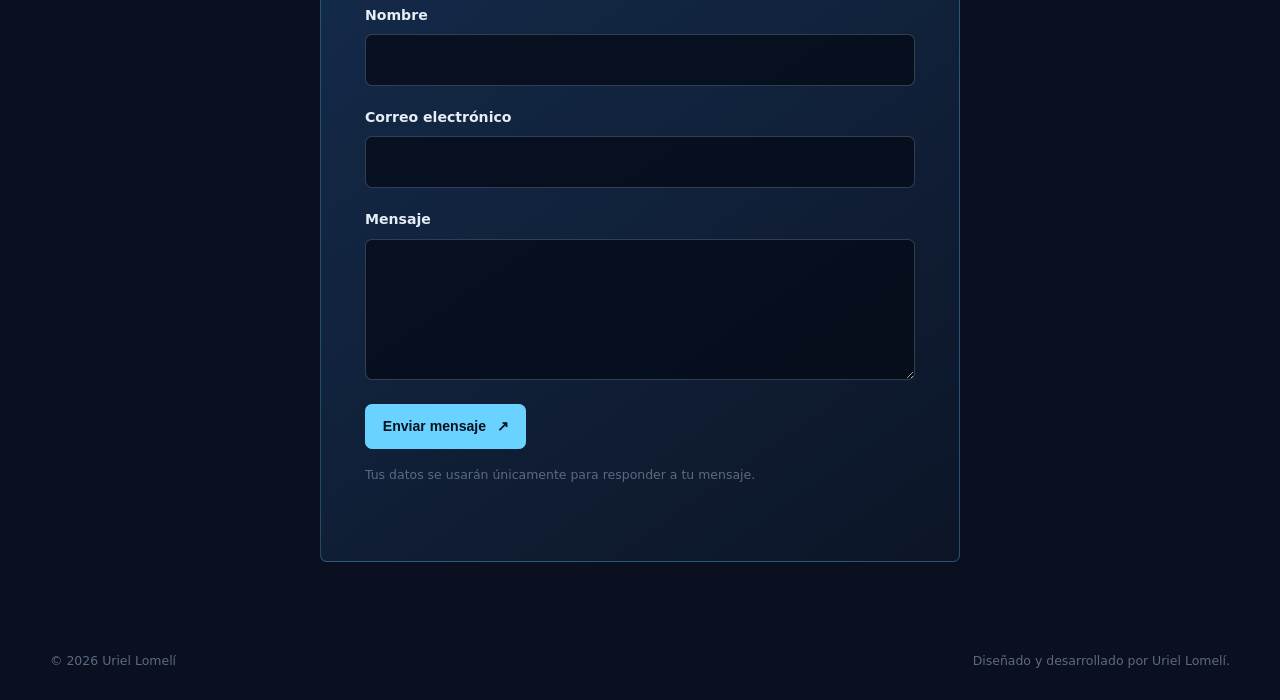
==== commit 63e113b9: "Add bipolar power supply project" ====
--- a/es/index.html
+++ b/es/index.html
@@ -13,7 +13,7 @@
     <meta property="og:description" content="Experiencia, proyectos y habilidades en sistemas embebidos, electrónica y automatización." />
     <title>Uriel Lomelí | Ingeniero de sistemas embebidos</title>
     <link rel="stylesheet" href="../assets/styles.css" />
-    <link rel="stylesheet" href="../assets/refinements.css?v=15" />
+    <link rel="stylesheet" href="../assets/refinements.css?v=16" />
   </head>
   <body id="top" data-locale="es">
     <a class="skip-link" href="#main">Saltar al contenido</a>
@@ -36,7 +36,7 @@
     </main>
     <footer class="site-footer"><p>© <span data-year></span> <span data-site-name></span></p><p>Diseñado y desarrollado por <span data-site-name></span>.</p></footer>
     <dialog class="contact-modal" data-contact-modal aria-labelledby="contact-modal-title"><div class="modal-content"><button class="modal-close" type="button" data-modal-close aria-label="Cerrar">×</button><p class="form-eyebrow">Mensaje enviado</p><h2 id="contact-modal-title">¡Gracias por escribirme!</h2><p>Tu mensaje fue enviado correctamente. Te responderé a la brevedad.</p><button class="button button-primary" type="button" data-modal-close>Entendido</button></div></dialog>
-    <script src="../assets/data.js?v=20"></script>
-    <script src="../assets/app.js?v=15"></script>
+    <script src="../assets/data.js?v=21"></script>
+    <script src="../assets/app.js?v=16"></script>
   </body>
 </html>
--- a/assets/refinements.css
+++ b/assets/refinements.css
@@ -384,6 +384,11 @@
   margin: 1.35rem 0 0;
 }
 
+.project-gallery--single {
+  grid-template-columns: minmax(0, 1fr);
+  max-width: 16rem;
+}
+
 .project-thumbnail {
   display: grid;
   place-items: center;
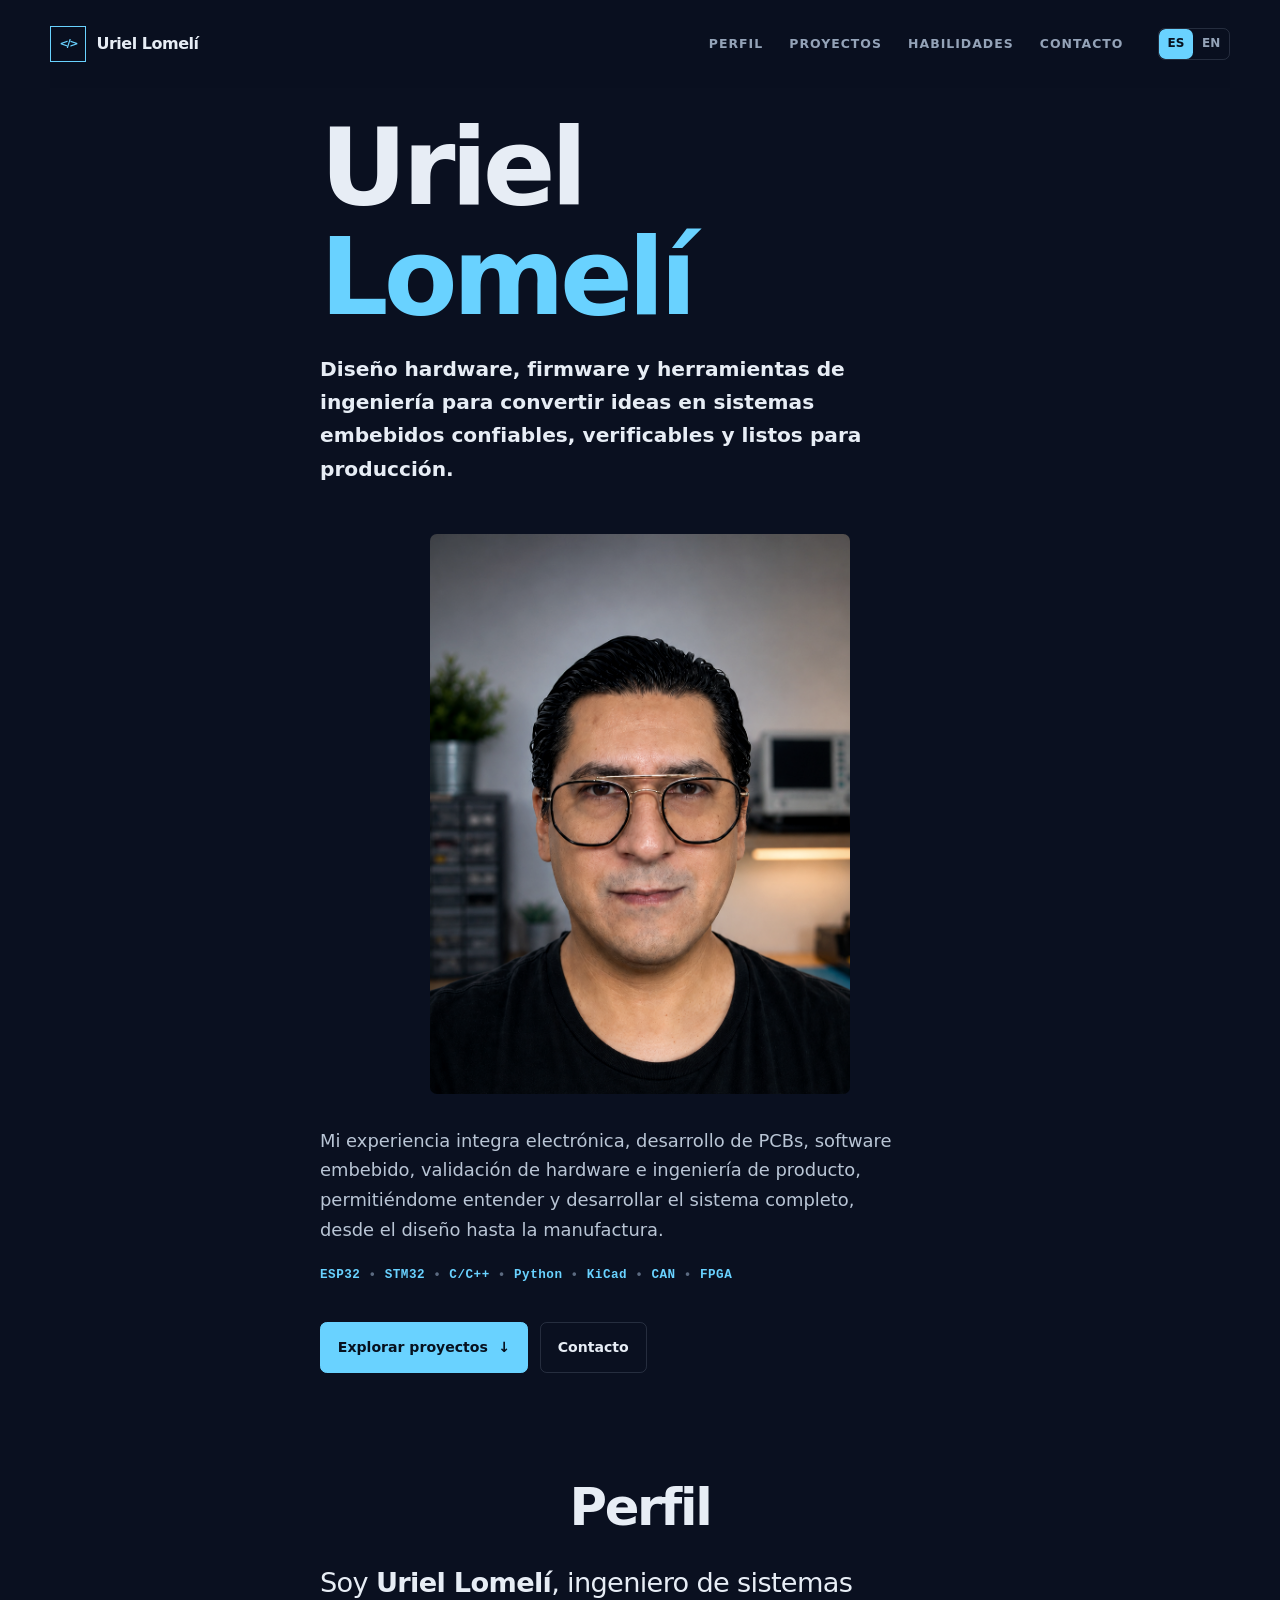
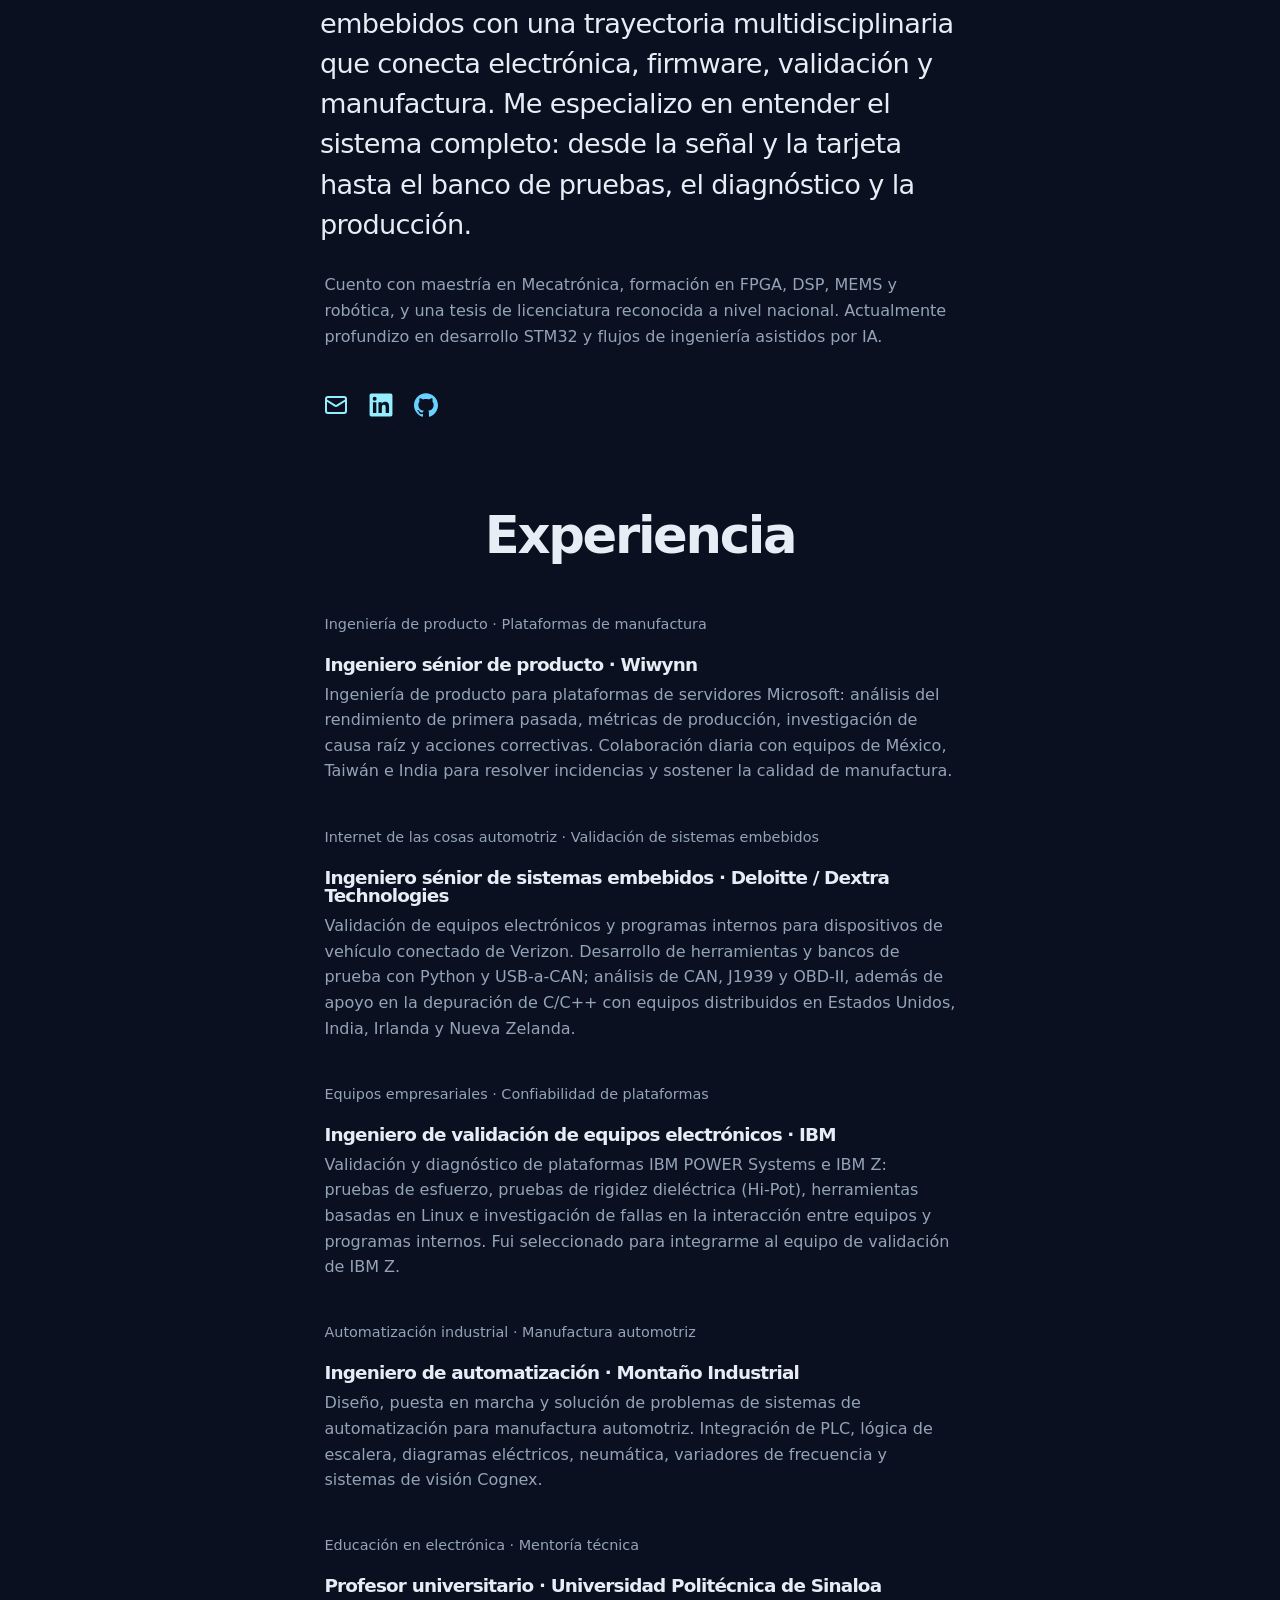
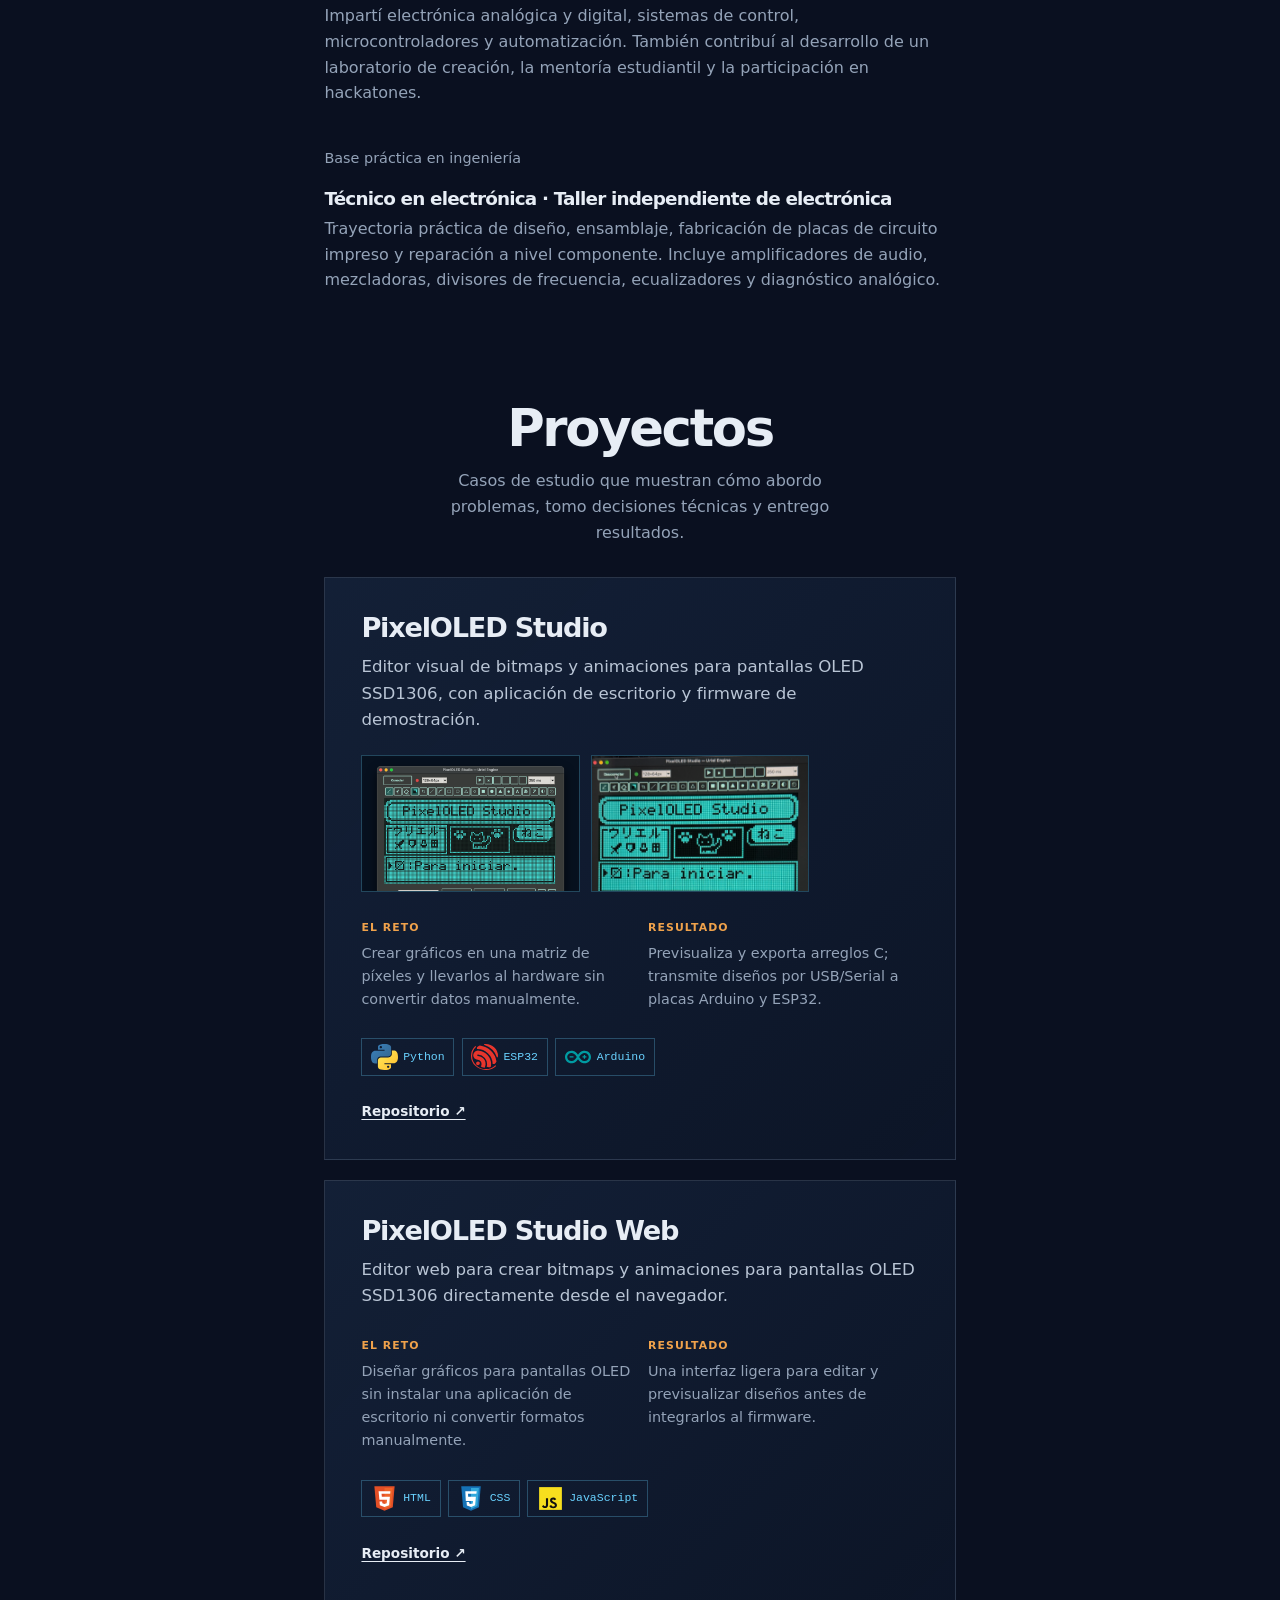
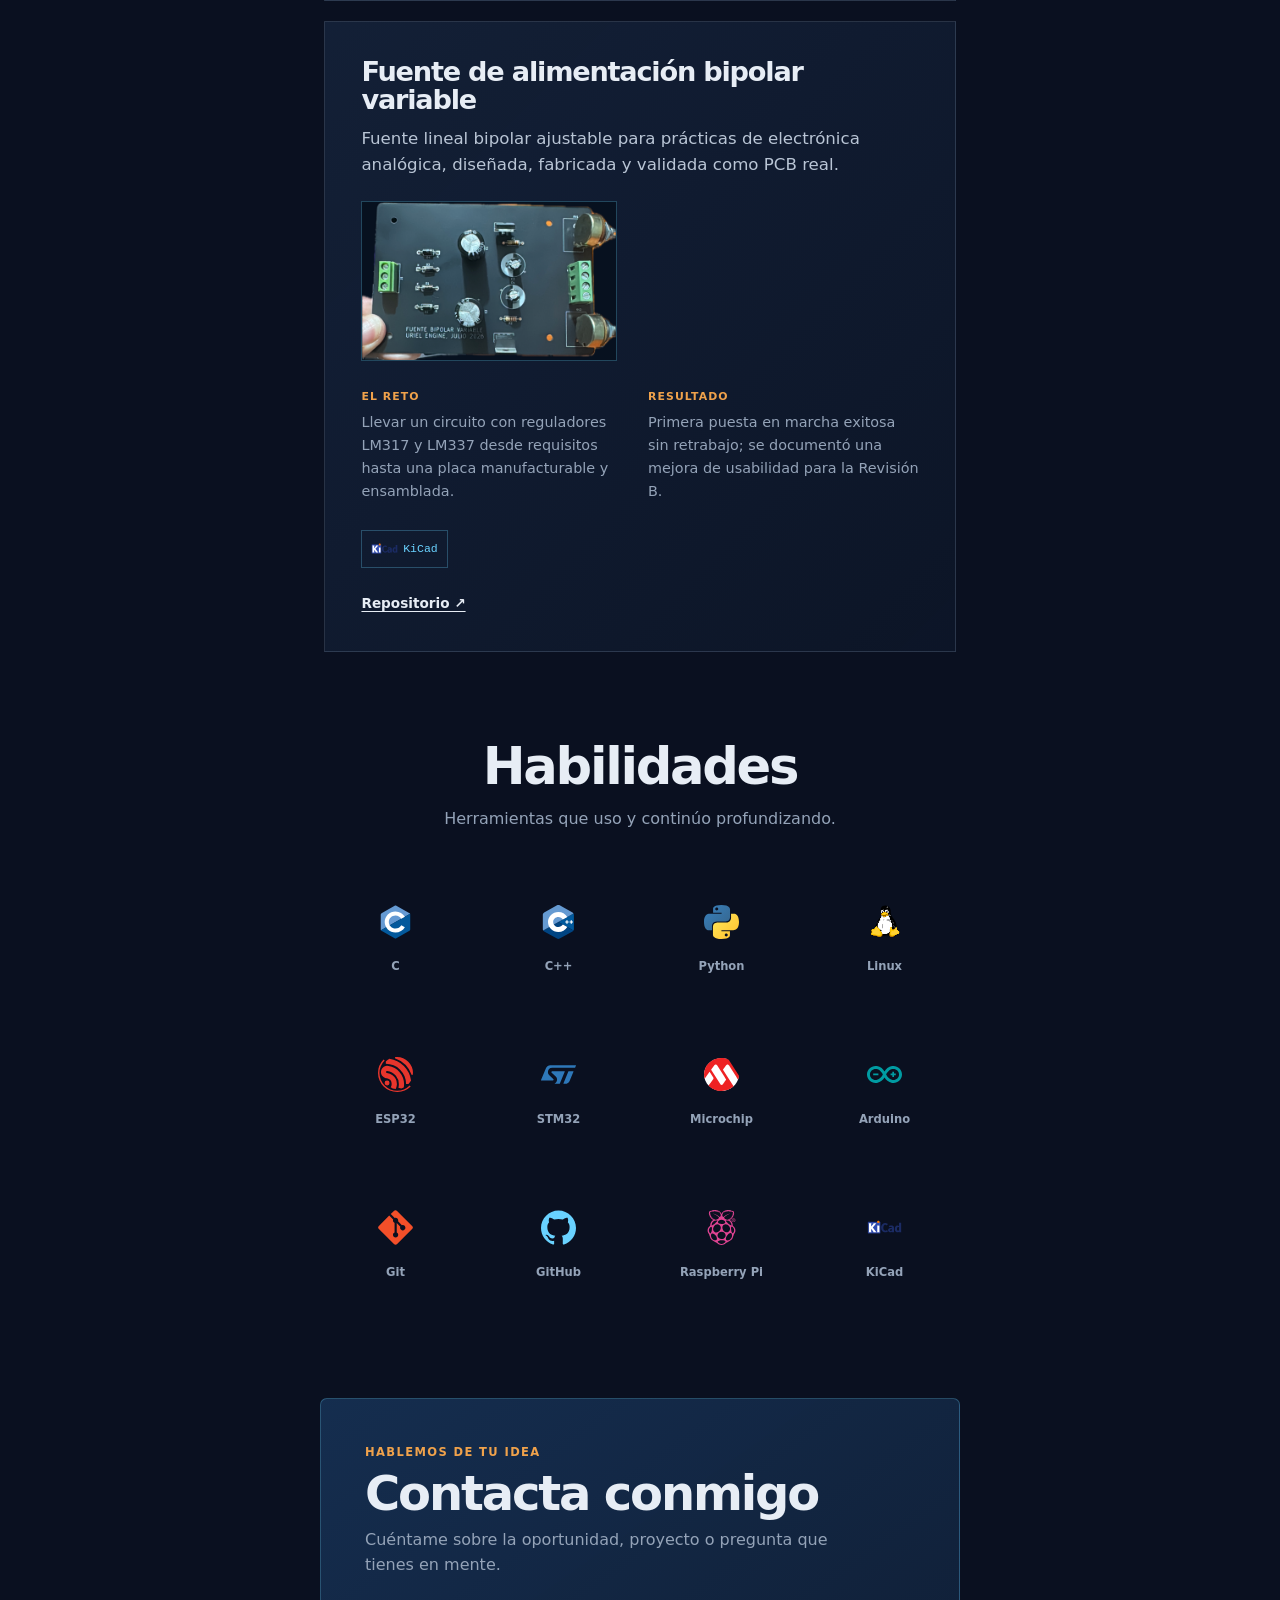
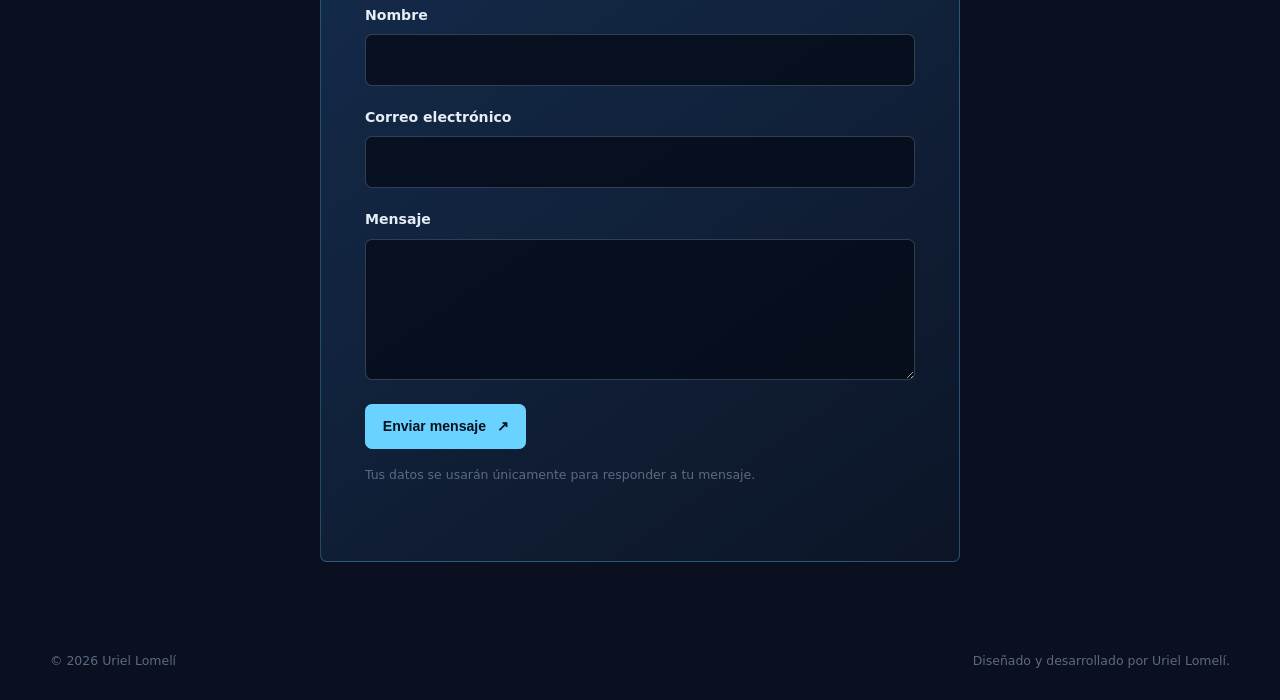
==== commit 8bbd59cd: "Refine bipolar power supply project" ====
--- a/es/index.html
+++ b/es/index.html
@@ -36,7 +36,7 @@
     </main>
     <footer class="site-footer"><p>© <span data-year></span> <span data-site-name></span></p><p>Diseñado y desarrollado por <span data-site-name></span>.</p></footer>
     <dialog class="contact-modal" data-contact-modal aria-labelledby="contact-modal-title"><div class="modal-content"><button class="modal-close" type="button" data-modal-close aria-label="Cerrar">×</button><p class="form-eyebrow">Mensaje enviado</p><h2 id="contact-modal-title">¡Gracias por escribirme!</h2><p>Tu mensaje fue enviado correctamente. Te responderé a la brevedad.</p><button class="button button-primary" type="button" data-modal-close>Entendido</button></div></dialog>
-    <script src="../assets/data.js?v=21"></script>
+    <script src="../assets/data.js?v=22"></script>
     <script src="../assets/app.js?v=16"></script>
   </body>
 </html>
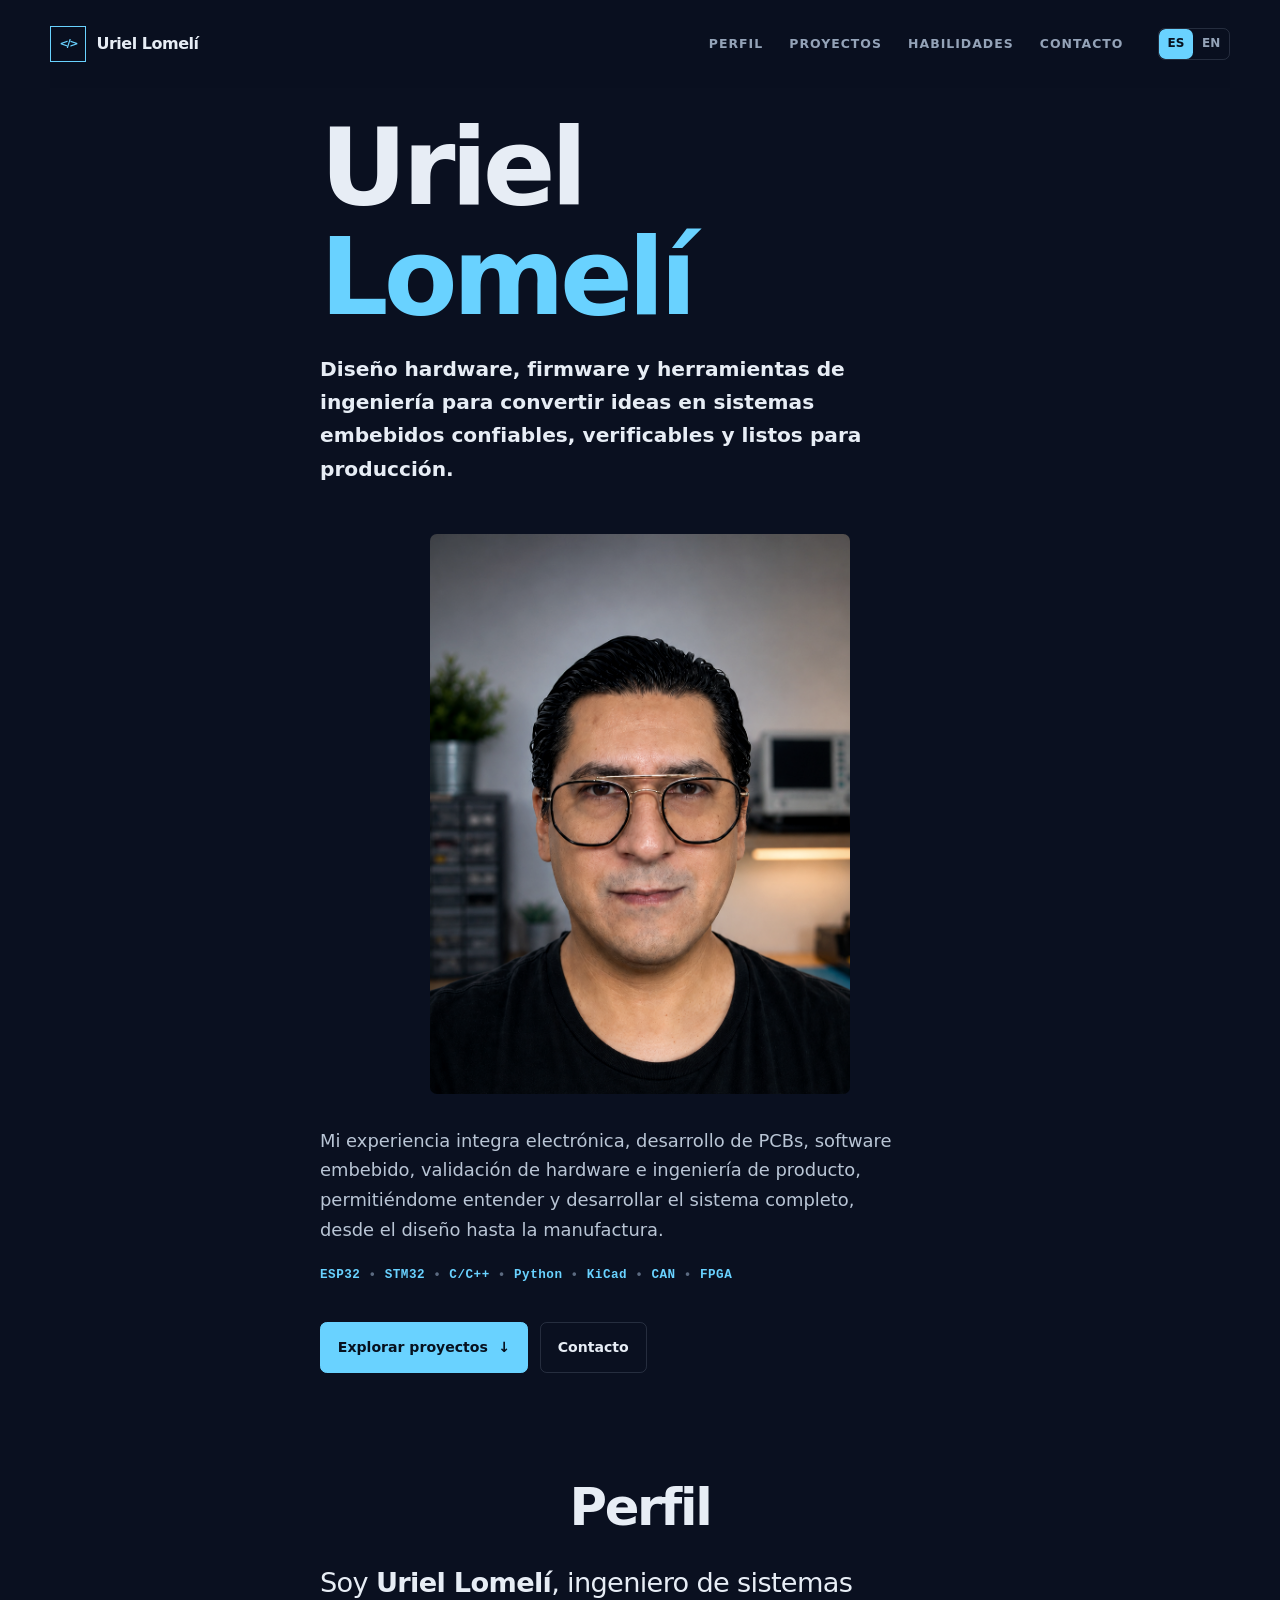
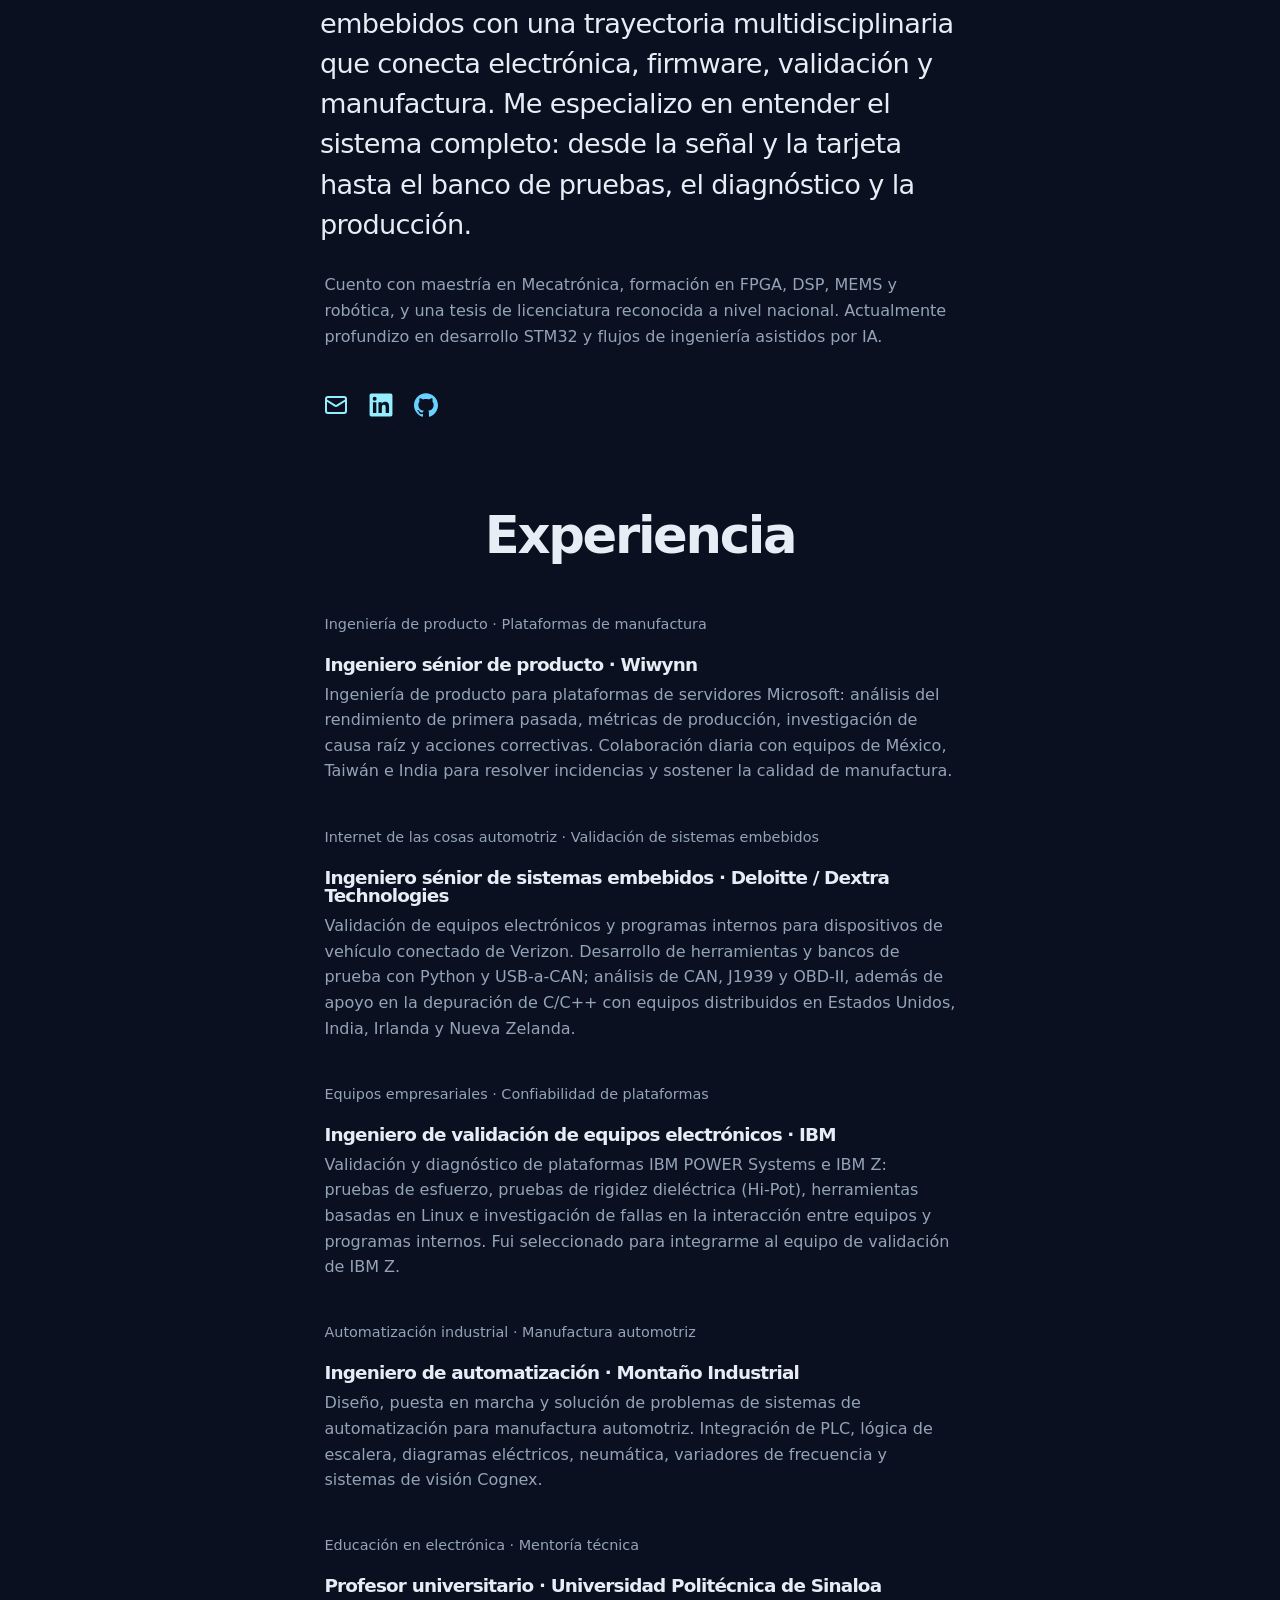
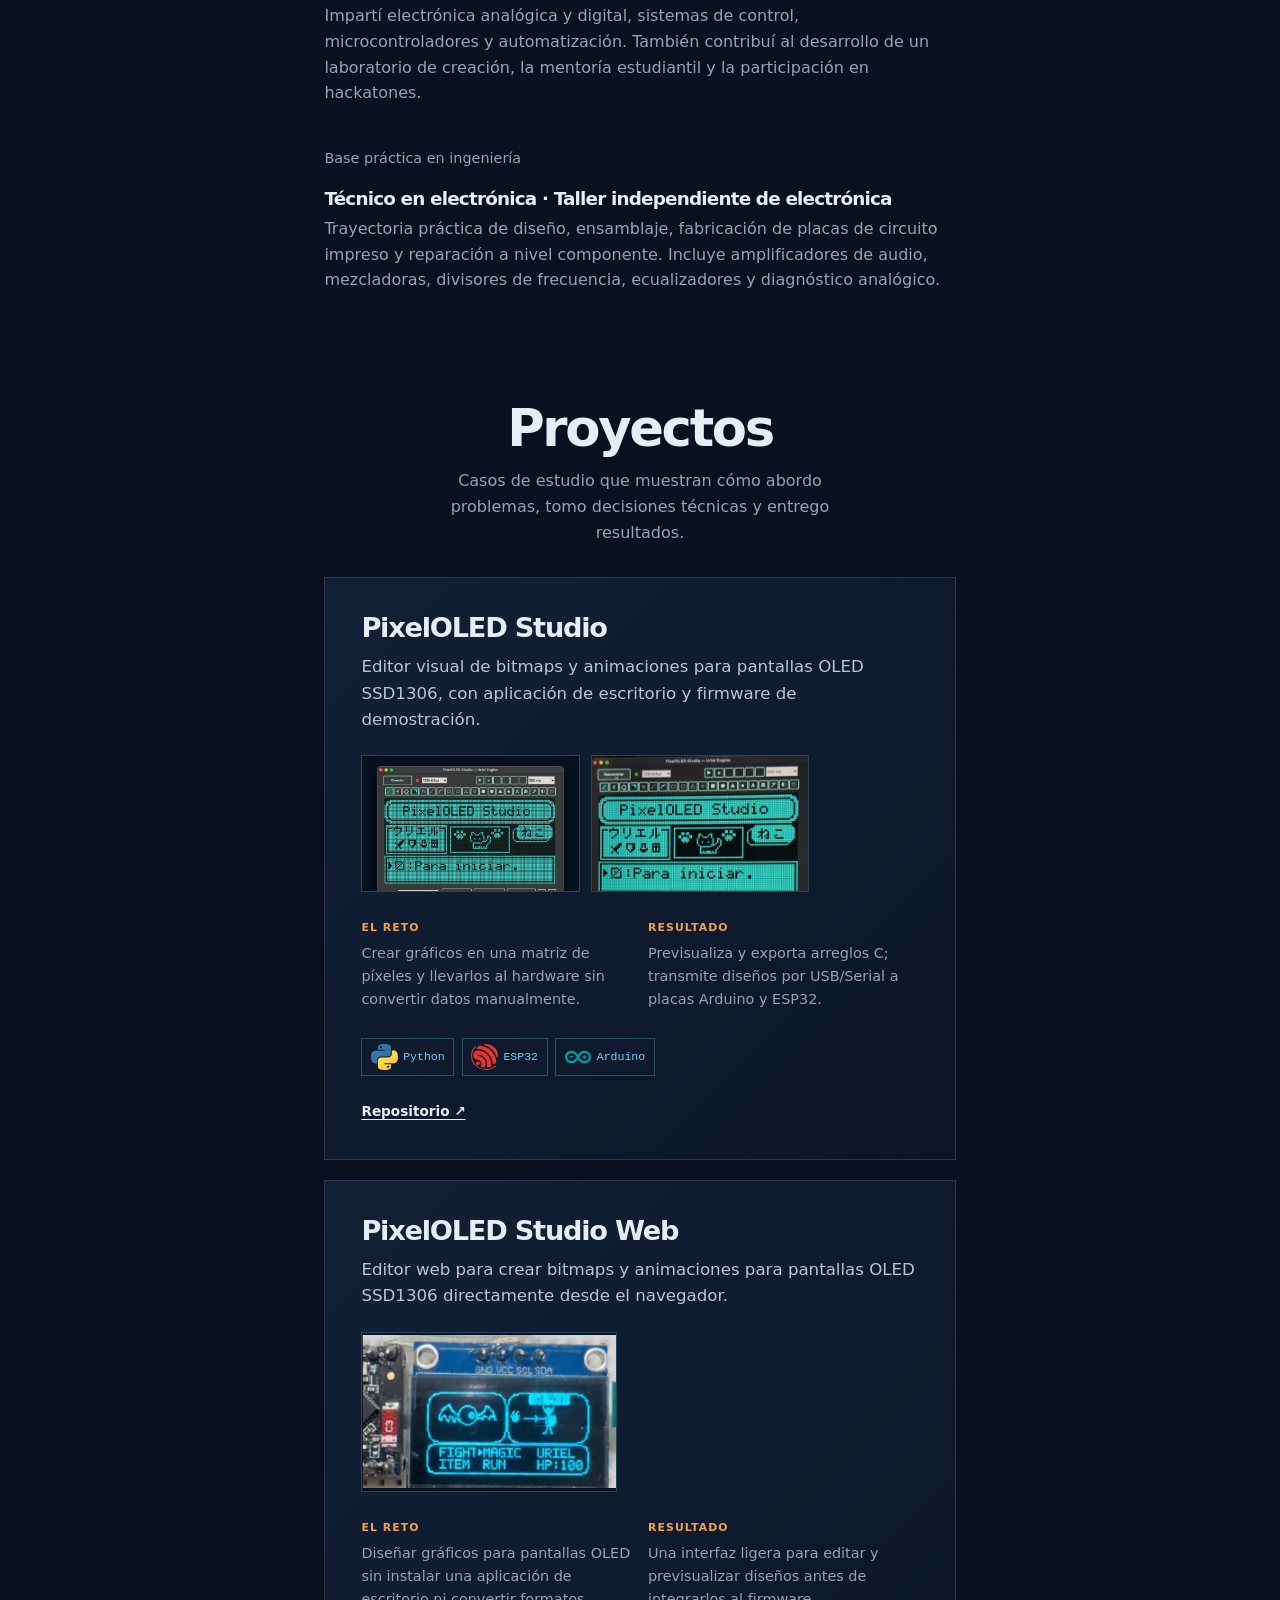
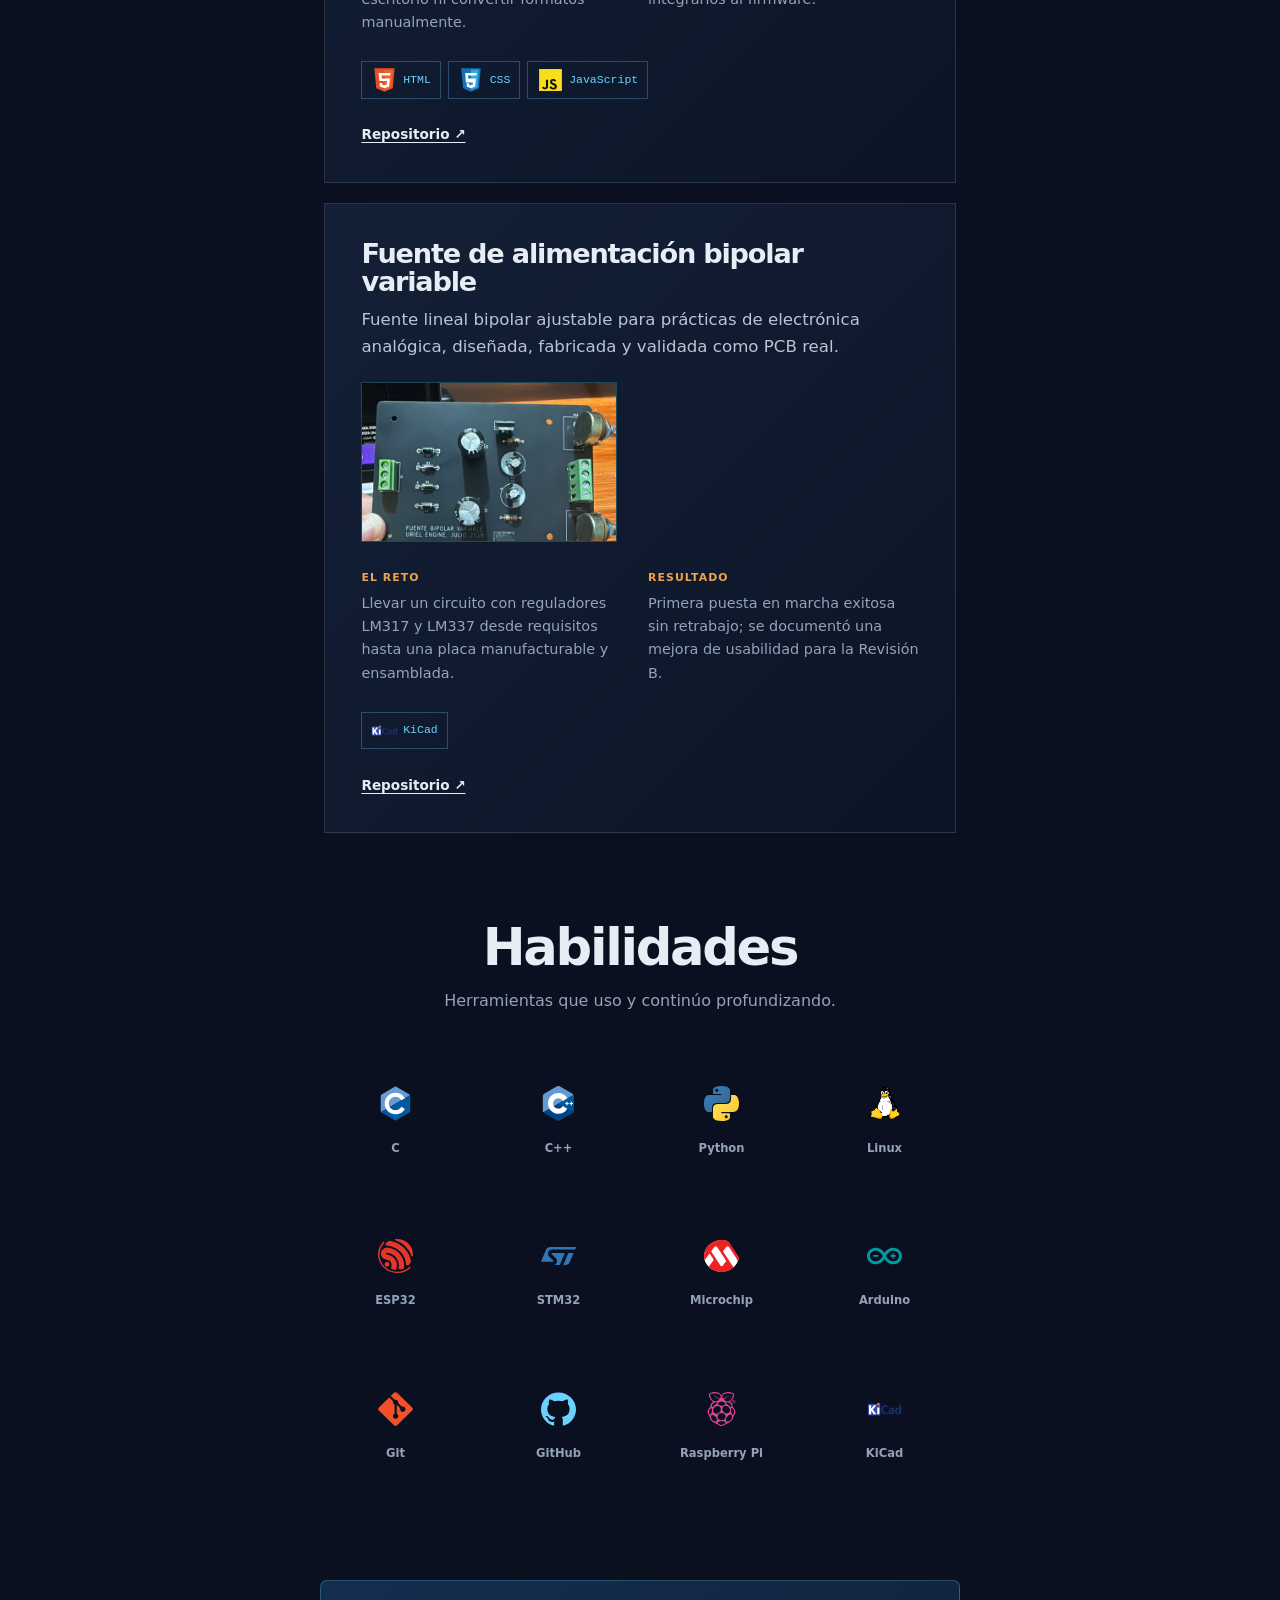
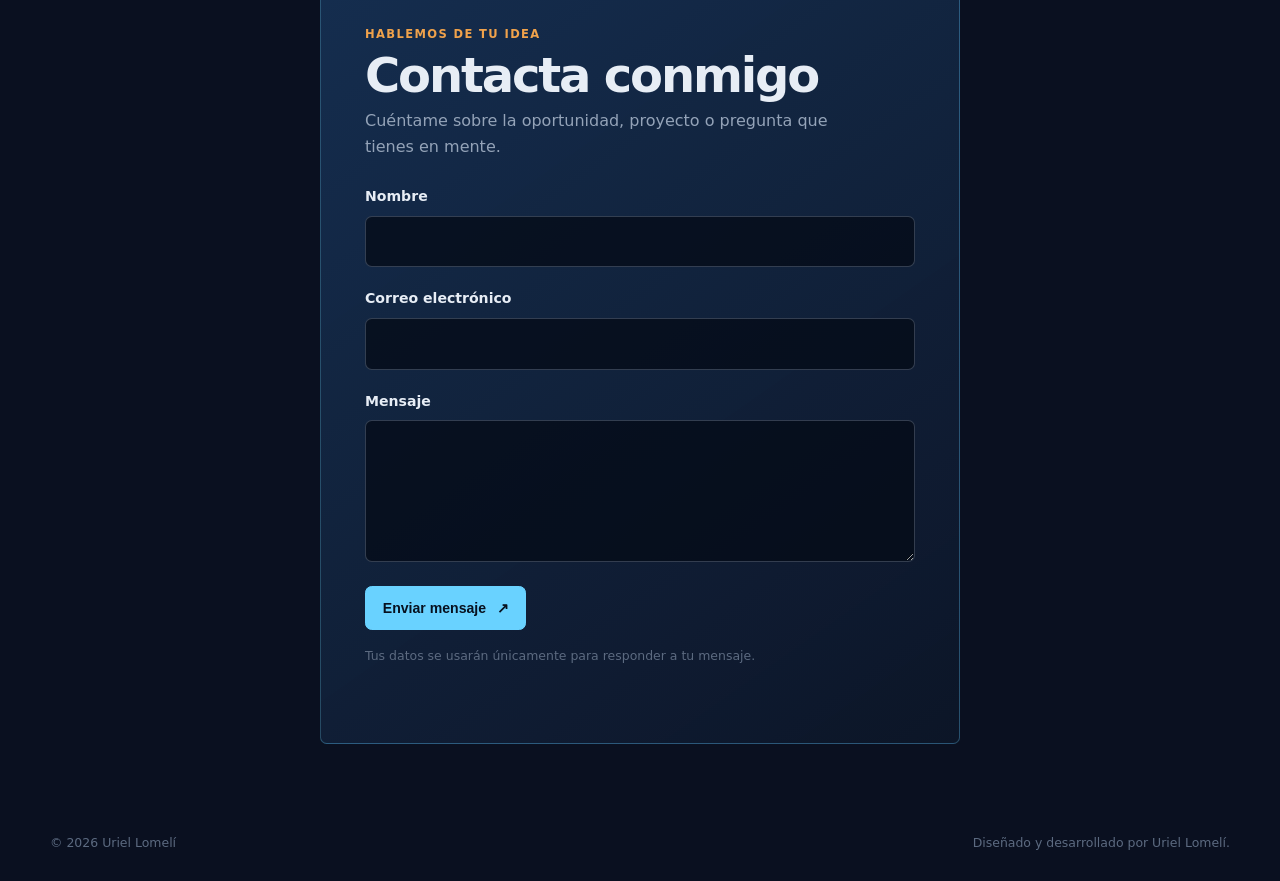
==== commit d7d52fed: "Add PixelOLED Studio Web thumbnail" ====
--- a/es/index.html
+++ b/es/index.html
@@ -36,7 +36,7 @@
     </main>
     <footer class="site-footer"><p>© <span data-year></span> <span data-site-name></span></p><p>Diseñado y desarrollado por <span data-site-name></span>.</p></footer>
     <dialog class="contact-modal" data-contact-modal aria-labelledby="contact-modal-title"><div class="modal-content"><button class="modal-close" type="button" data-modal-close aria-label="Cerrar">×</button><p class="form-eyebrow">Mensaje enviado</p><h2 id="contact-modal-title">¡Gracias por escribirme!</h2><p>Tu mensaje fue enviado correctamente. Te responderé a la brevedad.</p><button class="button button-primary" type="button" data-modal-close>Entendido</button></div></dialog>
-    <script src="../assets/data.js?v=22"></script>
+    <script src="../assets/data.js?v=23"></script>
     <script src="../assets/app.js?v=16"></script>
   </body>
 </html>
